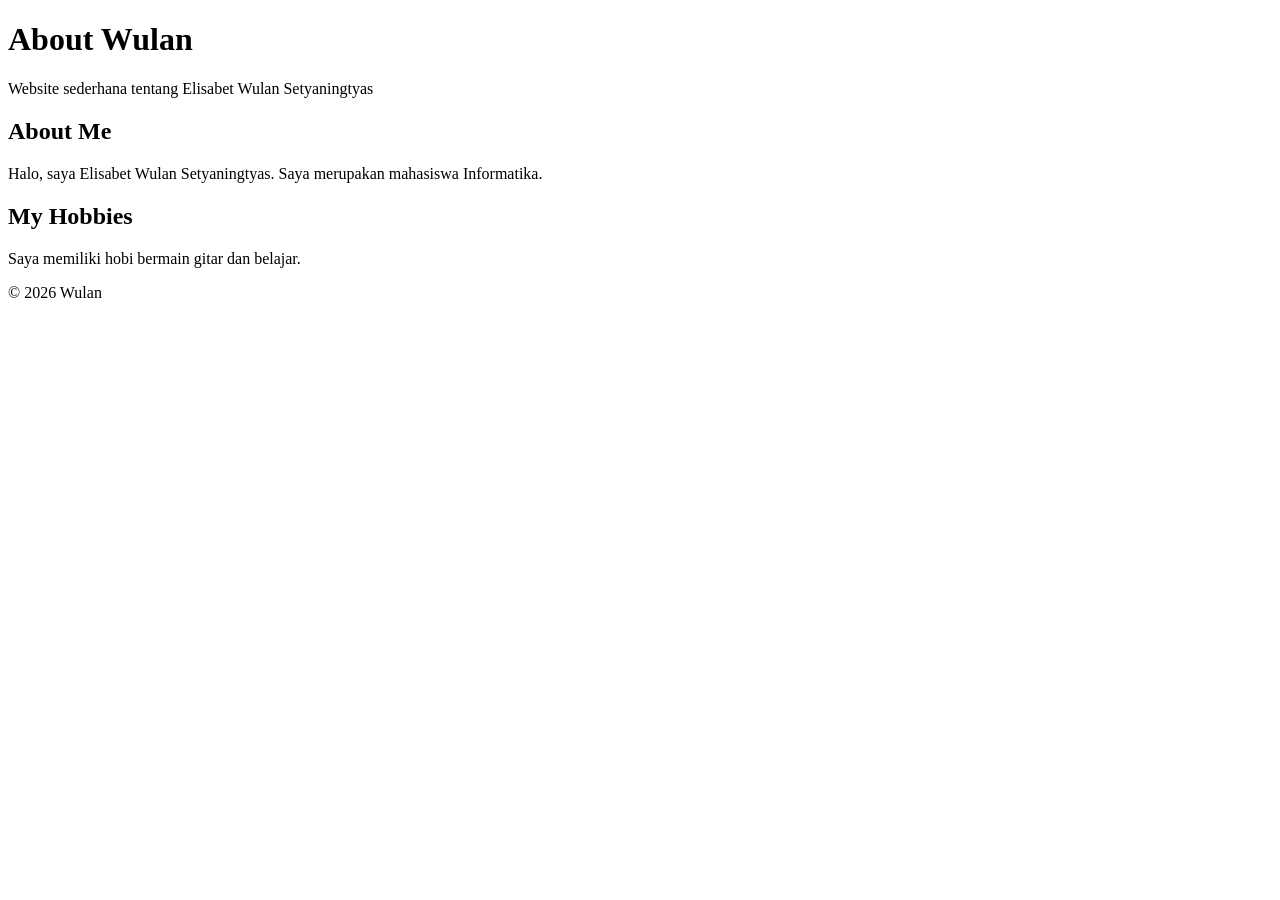
==== HTML-Git/ElisabetWulanSetyaningtyas.html @ ca0e1188 "Membuat HTML dasar website" ====
<!DOCTYPE html>
<html lang="en">
<head>
    <meta charset="UTF-8">
    <meta name="viewport" content="width=device-width, initial-scale=1.0">
    <title>About Wulan</title>
</head>

<body>

    <header>
        <h1>About Wulan</h1>
        <p>Website sederhana tentang Elisabet Wulan Setyaningtyas</p>
    </header>

    <main>

        <section>
            <h2>About Me</h2>
            <p>
                Halo, saya Elisabet Wulan Setyaningtyas.
                Saya merupakan mahasiswa Informatika.
            </p>
        </section>

        <section>
            <h2>My Hobbies</h2>
            <p>Saya memiliki hobi bermain gitar dan belajar.</p>
        </section>

    </main>

    <footer>
        <p>&copy; 2026 Wulan</p>
    </footer>

</body>
</html>
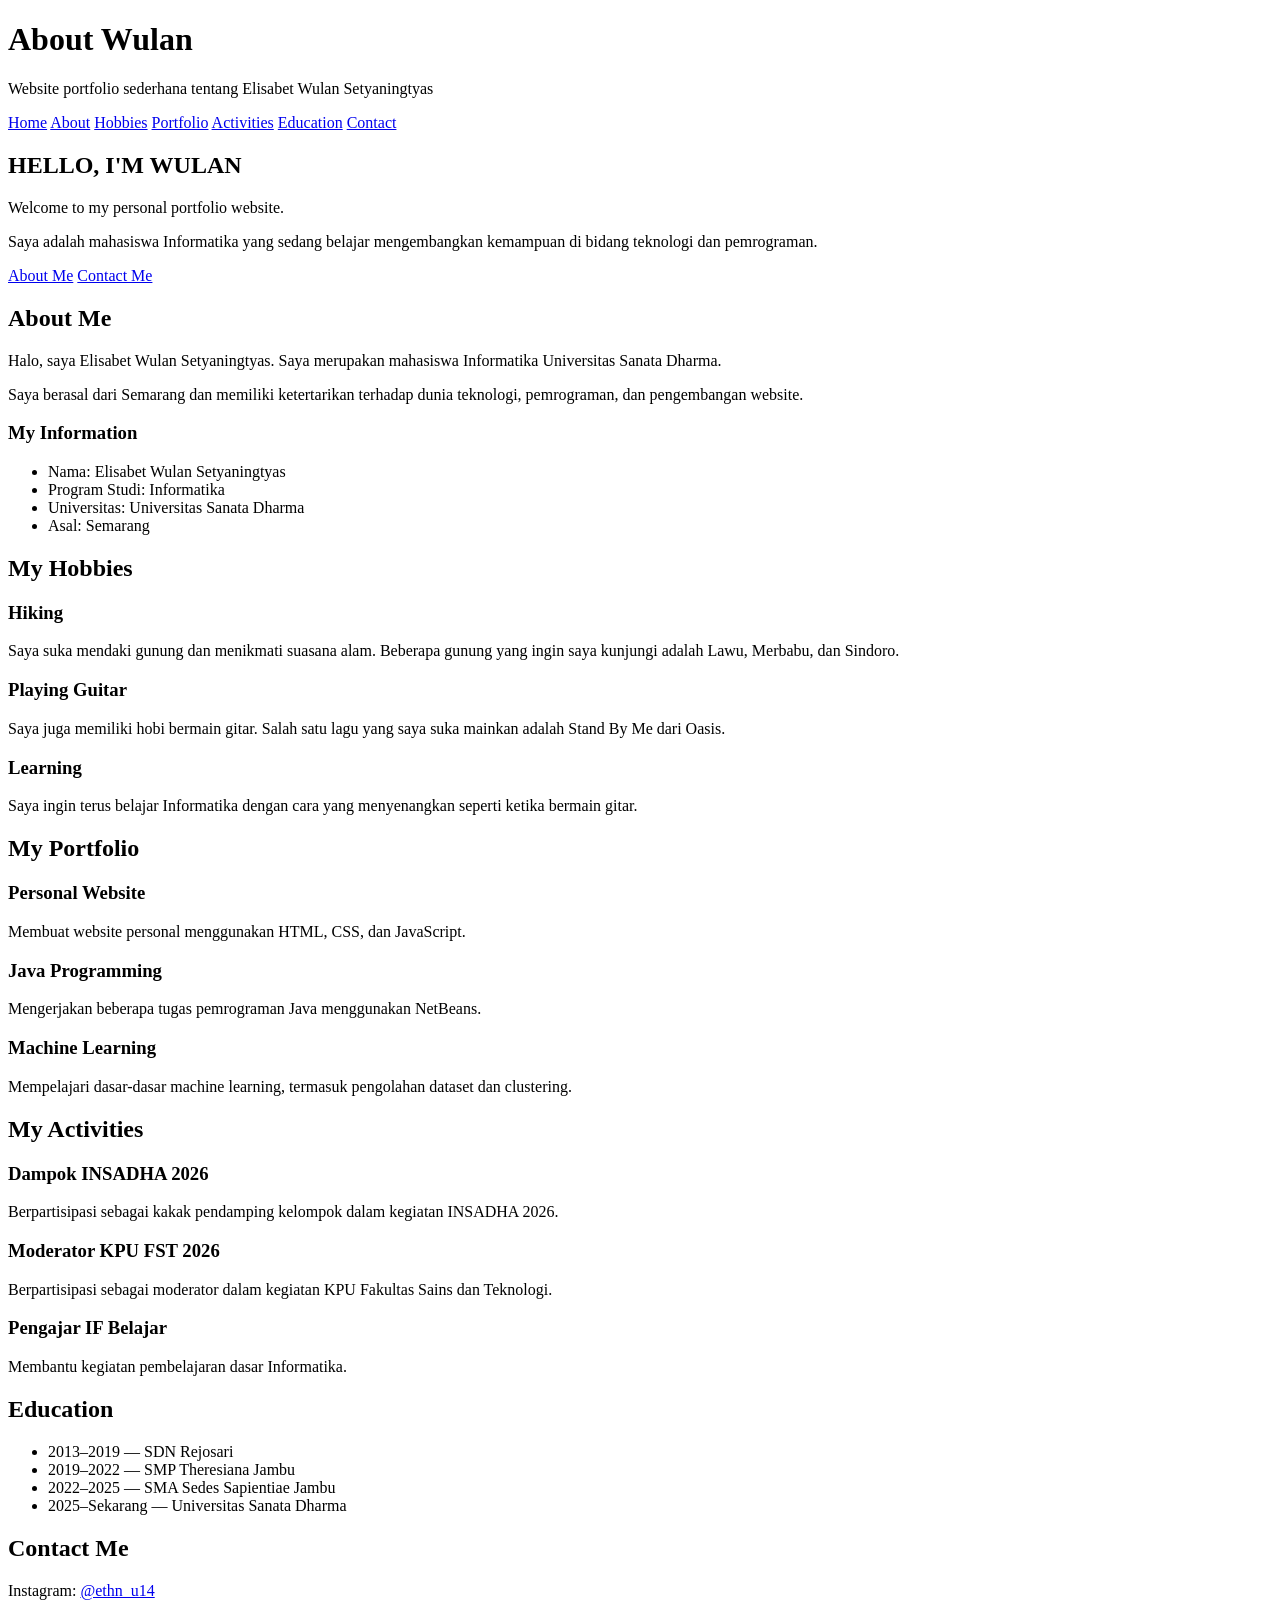
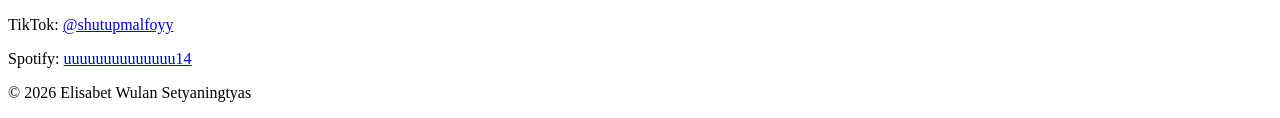
==== commit 88bf6010: "Menambahkan struktur dan konten website" ====
--- a/HTML-Git/ElisabetWulanSetyaningtyas.html
+++ b/HTML-Git/ElisabetWulanSetyaningtyas.html
@@ -1,5 +1,6 @@
 <!DOCTYPE html>
 <html lang="en">
+
 <head>
     <meta charset="UTF-8">
     <meta name="viewport" content="width=device-width, initial-scale=1.0">
@@ -10,29 +11,206 @@
 
     <header>
         <h1>About Wulan</h1>
-        <p>Website sederhana tentang Elisabet Wulan Setyaningtyas</p>
+        <p>Website portfolio sederhana tentang Elisabet Wulan Setyaningtyas</p>
+
+        <nav>
+            <a href="#home">Home</a>
+            <a href="#about">About</a>
+            <a href="#hobbies">Hobbies</a>
+            <a href="#portfolio">Portfolio</a>
+            <a href="#activities">Activities</a>
+            <a href="#education">Education</a>
+            <a href="#contact">Contact</a>
+        </nav>
     </header>
 
     <main>
 
-        <section>
+        <!-- HOME -->
+        <section id="home">
+            <h2>HELLO, I'M WULAN</h2>
+
+            <p>
+                Welcome to my personal portfolio website.
+            </p>
+
+            <p>
+                Saya adalah mahasiswa Informatika yang sedang belajar
+                mengembangkan kemampuan di bidang teknologi dan pemrograman.
+            </p>
+
+            <a href="#about">About Me</a>
+            <a href="#contact">Contact Me</a>
+        </section>
+
+
+        <!-- ABOUT -->
+        <section id="about">
             <h2>About Me</h2>
+
             <p>
                 Halo, saya Elisabet Wulan Setyaningtyas.
-                Saya merupakan mahasiswa Informatika.
-            </p>
-        </section>
-
-        <section>
+                Saya merupakan mahasiswa Informatika Universitas Sanata Dharma.
+            </p>
+
+            <p>
+                Saya berasal dari Semarang dan memiliki ketertarikan
+                terhadap dunia teknologi, pemrograman, dan pengembangan website.
+            </p>
+
+            <h3>My Information</h3>
+
+            <ul>
+                <li>Nama: Elisabet Wulan Setyaningtyas</li>
+                <li>Program Studi: Informatika</li>
+                <li>Universitas: Universitas Sanata Dharma</li>
+                <li>Asal: Semarang</li>
+            </ul>
+        </section>
+
+
+        <!-- HOBBIES -->
+        <section id="hobbies">
             <h2>My Hobbies</h2>
-            <p>Saya memiliki hobi bermain gitar dan belajar.</p>
+
+            <article>
+                <h3>Hiking</h3>
+                <p>
+                    Saya suka mendaki gunung dan menikmati suasana alam.
+                    Beberapa gunung yang ingin saya kunjungi adalah
+                    Lawu, Merbabu, dan Sindoro.
+                </p>
+            </article>
+
+            <article>
+                <h3>Playing Guitar</h3>
+                <p>
+                    Saya juga memiliki hobi bermain gitar.
+                    Salah satu lagu yang saya suka mainkan adalah
+                    Stand By Me dari Oasis.
+                </p>
+            </article>
+
+            <article>
+                <h3>Learning</h3>
+                <p>
+                    Saya ingin terus belajar Informatika dengan cara
+                    yang menyenangkan seperti ketika bermain gitar.
+                </p>
+            </article>
+        </section>
+
+
+        <!-- PORTFOLIO -->
+        <section id="portfolio">
+            <h2>My Portfolio</h2>
+
+            <article>
+                <h3>Personal Website</h3>
+                <p>
+                    Membuat website personal menggunakan HTML, CSS,
+                    dan JavaScript.
+                </p>
+            </article>
+
+            <article>
+                <h3>Java Programming</h3>
+                <p>
+                    Mengerjakan beberapa tugas pemrograman Java
+                    menggunakan NetBeans.
+                </p>
+            </article>
+
+            <article>
+                <h3>Machine Learning</h3>
+                <p>
+                    Mempelajari dasar-dasar machine learning,
+                    termasuk pengolahan dataset dan clustering.
+                </p>
+            </article>
+        </section>
+
+
+        <!-- ACTIVITIES -->
+        <section id="activities">
+            <h2>My Activities</h2>
+
+            <article>
+                <h3>Dampok INSADHA 2026</h3>
+                <p>
+                    Berpartisipasi sebagai kakak pendamping kelompok
+                    dalam kegiatan INSADHA 2026.
+                </p>
+            </article>
+
+            <article>
+                <h3>Moderator KPU FST 2026</h3>
+                <p>
+                    Berpartisipasi sebagai moderator dalam kegiatan
+                    KPU Fakultas Sains dan Teknologi.
+                </p>
+            </article>
+
+            <article>
+                <h3>Pengajar IF Belajar</h3>
+                <p>
+                    Membantu kegiatan pembelajaran dasar Informatika.
+                </p>
+            </article>
+        </section>
+
+
+        <!-- EDUCATION -->
+        <section id="education">
+            <h2>Education</h2>
+
+            <ul>
+                <li>
+                    2013–2019 — SDN Rejosari
+                </li>
+
+                <li>
+                    2019–2022 — SMP Theresiana Jambu
+                </li>
+
+                <li>
+                    2022–2025 — SMA Sedes Sapientiae Jambu
+                </li>
+
+                <li>
+                    2025–Sekarang — Universitas Sanata Dharma
+                </li>
+            </ul>
+        </section>
+
+
+        <!-- CONTACT -->
+        <section id="contact">
+            <h2>Contact Me</h2>
+
+            <p>
+                Instagram:
+                <a href="#">@ethn_u14</a>
+            </p>
+
+            <p>
+                TikTok:
+                <a href="#">@shutupmalfoyy</a>
+            </p>
+
+            <p>
+                Spotify:
+                <a href="#">uuuuuuuuuuuuuu14</a>
+            </p>
         </section>
 
     </main>
 
+
     <footer>
-        <p>&copy; 2026 Wulan</p>
+        <p>&copy; 2026 Elisabet Wulan Setyaningtyas</p>
     </footer>
 
 </body>
+
 </html>
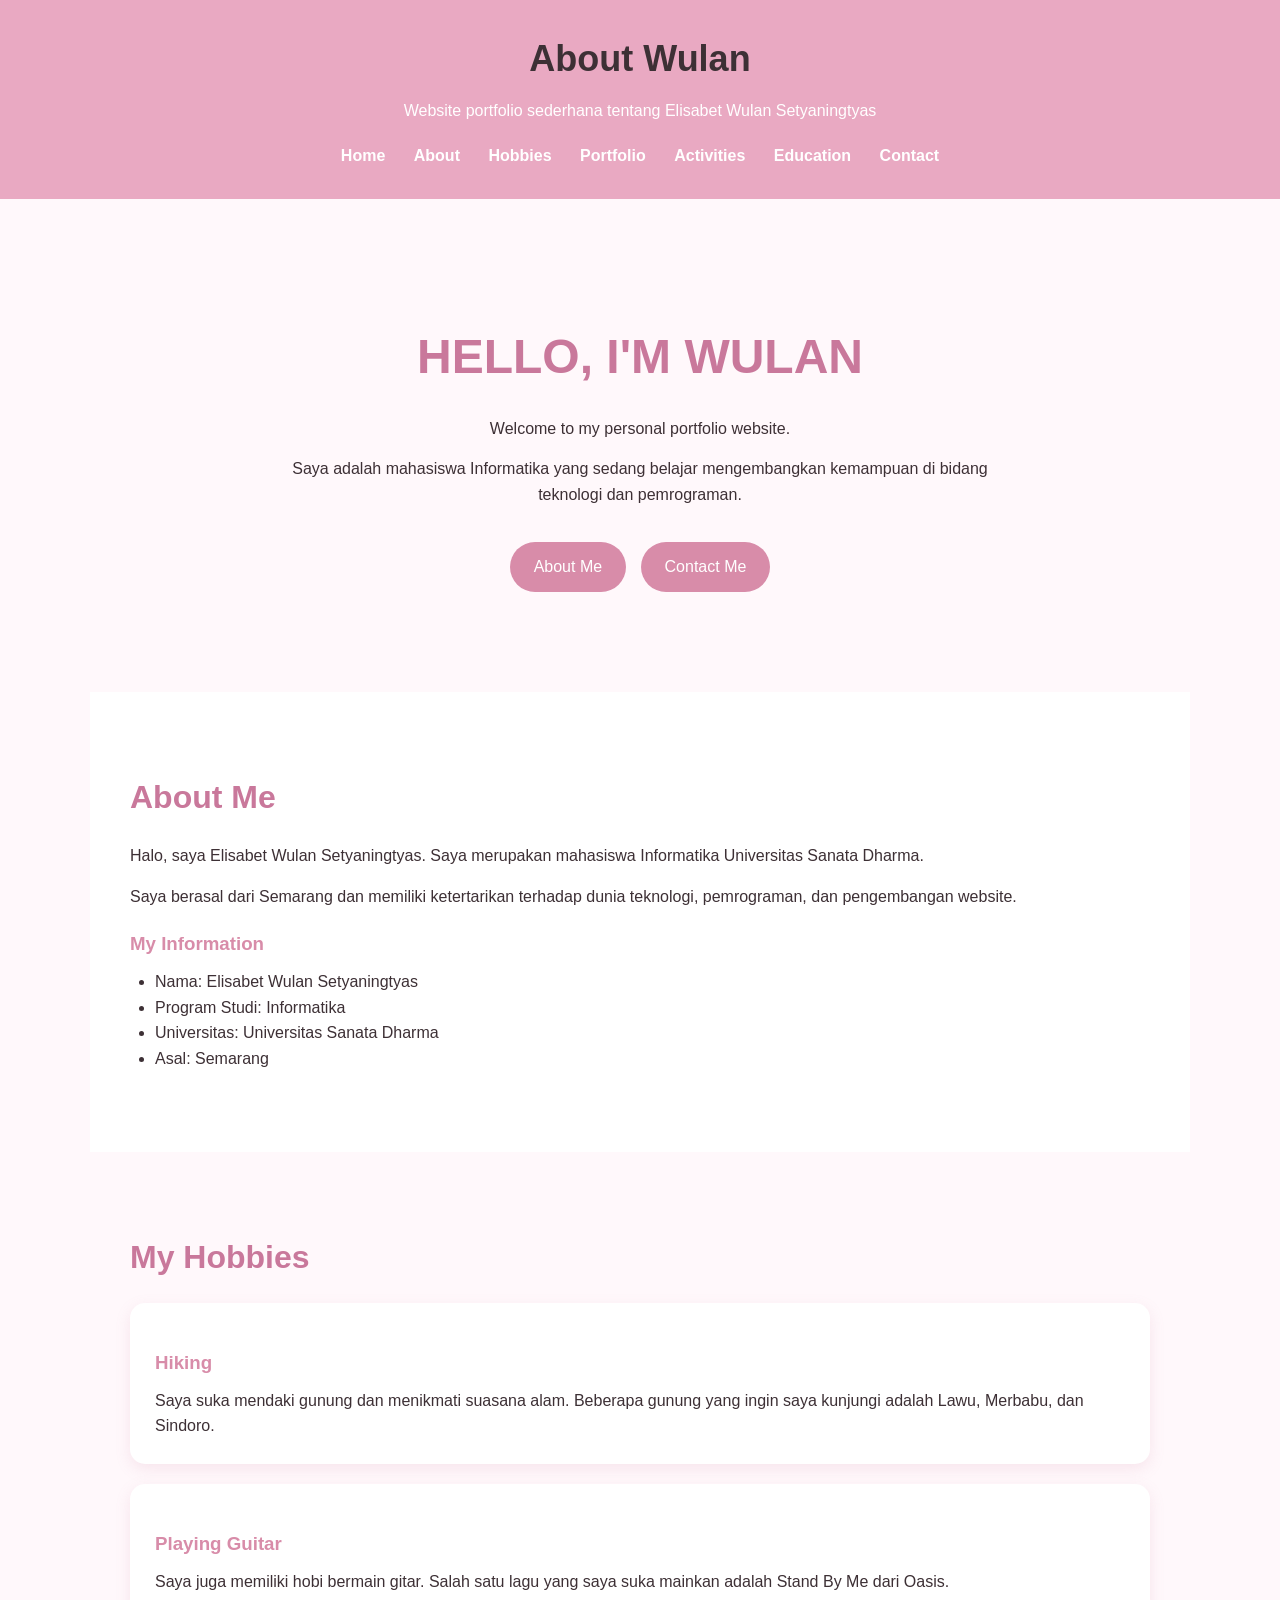
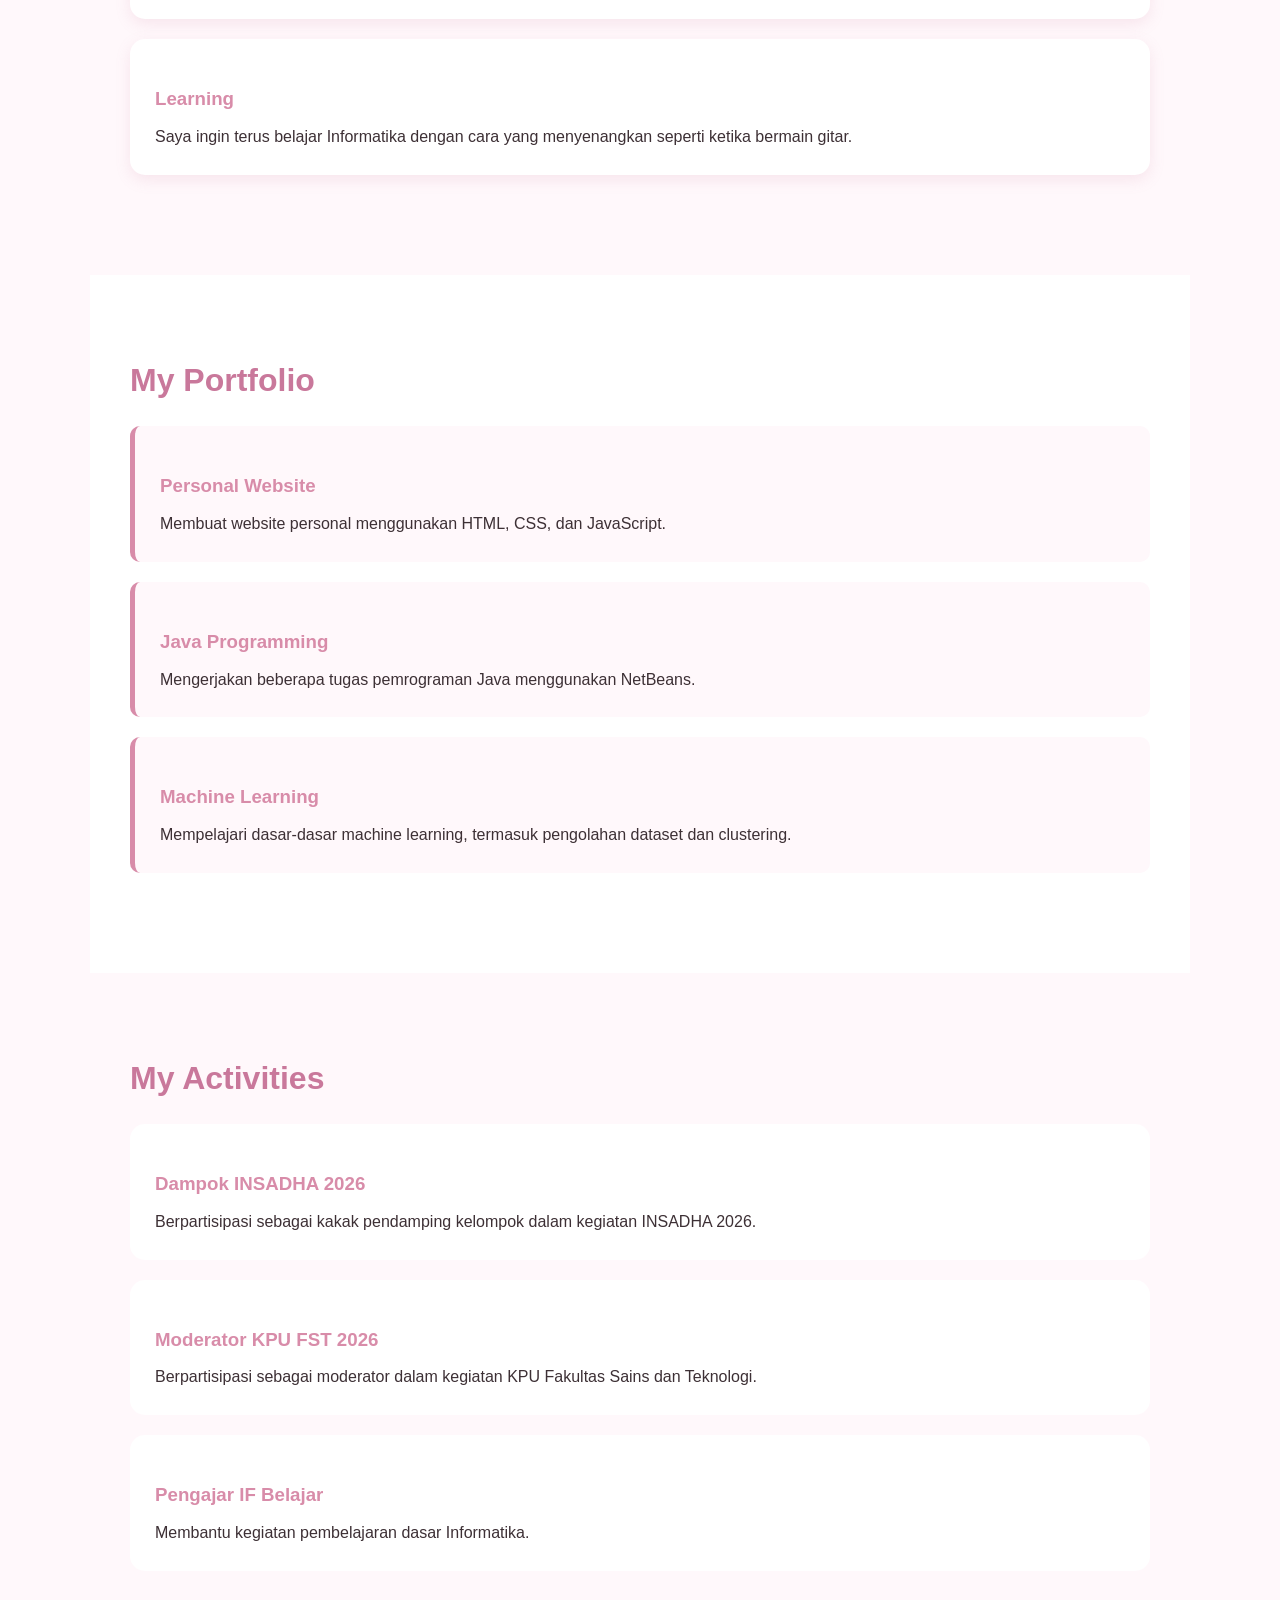
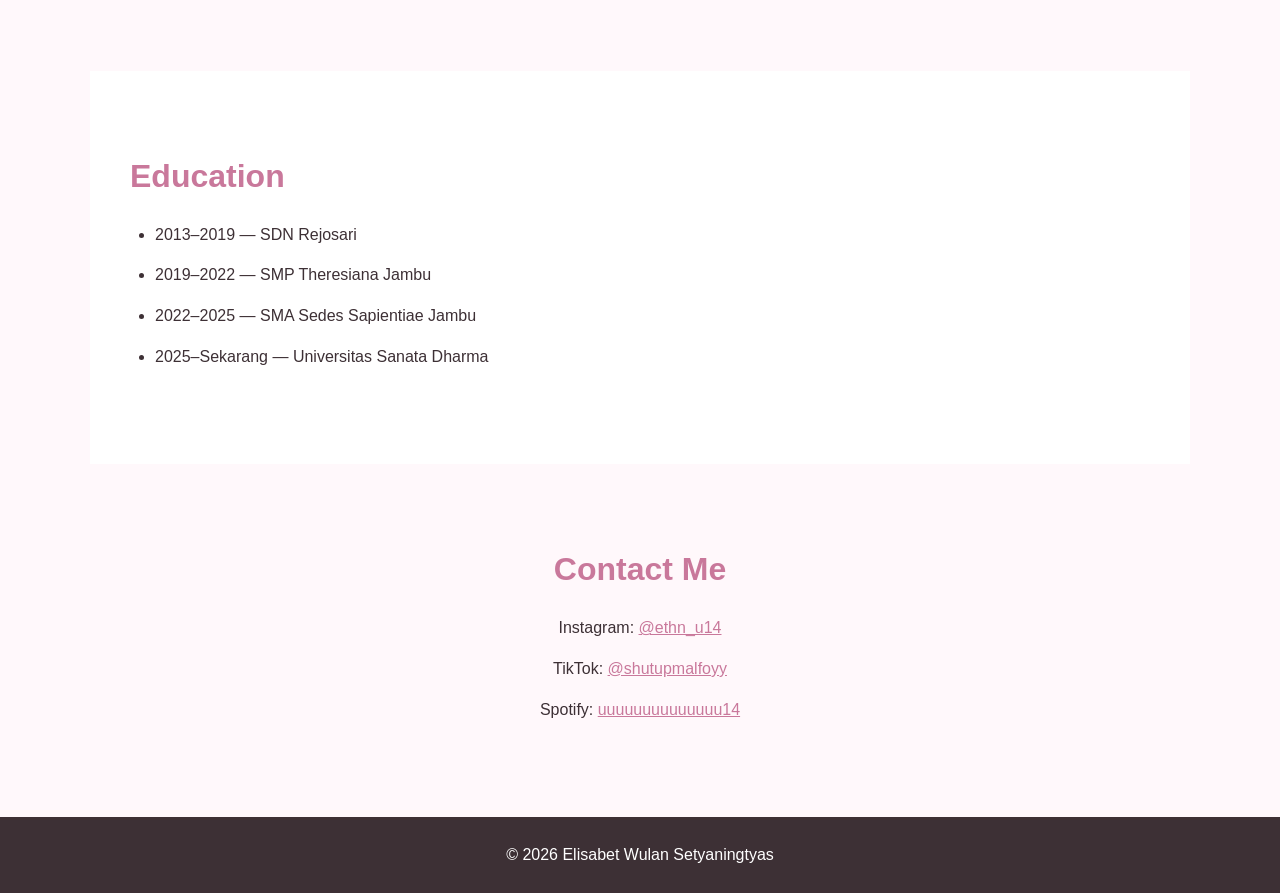
==== commit 86bf7333: "Menambahkan CSS dasar website" ====
--- a/HTML-Git/ElisabetWulanSetyaningtyas.html
+++ b/HTML-Git/ElisabetWulanSetyaningtyas.html
@@ -5,6 +5,8 @@
     <meta charset="UTF-8">
     <meta name="viewport" content="width=device-width, initial-scale=1.0">
     <title>About Wulan</title>
+
+    <link rel="stylesheet" href="style.css"
 </head>
 
 <body>
--- a/HTML-Git/style.css
+++ b/HTML-Git/style.css
@@ -0,0 +1,240 @@
+/* =========================
+   DASAR WEBSITE
+========================= */
+
+* {
+    margin: 0;
+    padding: 0;
+    box-sizing: border-box;
+}
+
+html {
+    scroll-behavior: smooth;
+}
+
+body {
+    font-family: Arial, sans-serif;
+    background: #fff8fb;
+    color: #3d3035;
+    line-height: 1.6;
+}
+
+
+/* =========================
+   HEADER
+========================= */
+
+header {
+    background: #e9a9c2;
+    padding: 30px;
+    text-align: center;
+}
+
+header h1 {
+    font-size: 36px;
+    margin-bottom: 10px;
+}
+
+header p {
+    color: #ffffff;
+}
+
+
+/* =========================
+   NAVIGATION
+========================= */
+
+nav {
+    margin-top: 20px;
+}
+
+nav a {
+    color: #ffffff;
+    text-decoration: none;
+    margin: 0 12px;
+    font-weight: bold;
+}
+
+nav a:hover {
+    color: #3d3035;
+}
+
+
+/* =========================
+   MAIN
+========================= */
+
+main {
+    max-width: 1100px;
+    margin: auto;
+}
+
+section {
+    padding: 80px 40px;
+    min-height: 300px;
+}
+
+section h2 {
+    color: #c9789b;
+    font-size: 32px;
+    margin-bottom: 20px;
+}
+
+section h3 {
+    color: #d88ca9;
+    margin-top: 20px;
+    margin-bottom: 10px;
+}
+
+
+/* =========================
+   HOME
+========================= */
+
+#home {
+    text-align: center;
+    background: #fff8fb;
+}
+
+#home h2 {
+    font-size: 48px;
+    margin-top: 40px;
+}
+
+#home p {
+    max-width: 700px;
+    margin: 15px auto;
+}
+
+
+/* =========================
+   LINK
+========================= */
+
+a {
+    color: #c9789b;
+}
+
+#home a {
+    display: inline-block;
+    margin: 20px 5px;
+    padding: 12px 24px;
+    background: #d88ca9;
+    color: white;
+    text-decoration: none;
+    border-radius: 25px;
+}
+
+#home a:hover {
+    background: #c9789b;
+}
+
+
+/* =========================
+   ABOUT
+========================= */
+
+#about {
+    background: #ffffff;
+}
+
+#about p {
+    margin-bottom: 15px;
+}
+
+#about ul {
+    margin-left: 25px;
+}
+
+
+/* =========================
+   HOBBIES
+========================= */
+
+#hobbies {
+    background: #fff8fb;
+}
+
+#hobbies article {
+    background: white;
+    padding: 25px;
+    margin: 20px 0;
+    border-radius: 15px;
+    box-shadow: 0 5px 15px rgba(201, 120, 155, 0.15);
+}
+
+
+/* =========================
+   PORTFOLIO
+========================= */
+
+#portfolio {
+    background: #ffffff;
+}
+
+#portfolio article {
+    background: #fff8fb;
+    padding: 25px;
+    margin: 20px 0;
+    border-left: 5px solid #d88ca9;
+    border-radius: 10px;
+}
+
+
+/* =========================
+   ACTIVITIES
+========================= */
+
+#activities {
+    background: #fff8fb;
+}
+
+#activities article {
+    background: white;
+    padding: 25px;
+    margin: 20px 0;
+    border-radius: 15px;
+}
+
+
+/* =========================
+   EDUCATION
+========================= */
+
+#education {
+    background: #ffffff;
+}
+
+#education ul {
+    margin-left: 25px;
+}
+
+#education li {
+    margin: 15px 0;
+}
+
+
+/* =========================
+   CONTACT
+========================= */
+
+#contact {
+    background: #fff8fb;
+    text-align: center;
+}
+
+#contact p {
+    margin: 15px 0;
+}
+
+
+/* =========================
+   FOOTER
+========================= */
+
+footer {
+    background: #3d3035;
+    color: white;
+    text-align: center;
+    padding: 25px;
+}
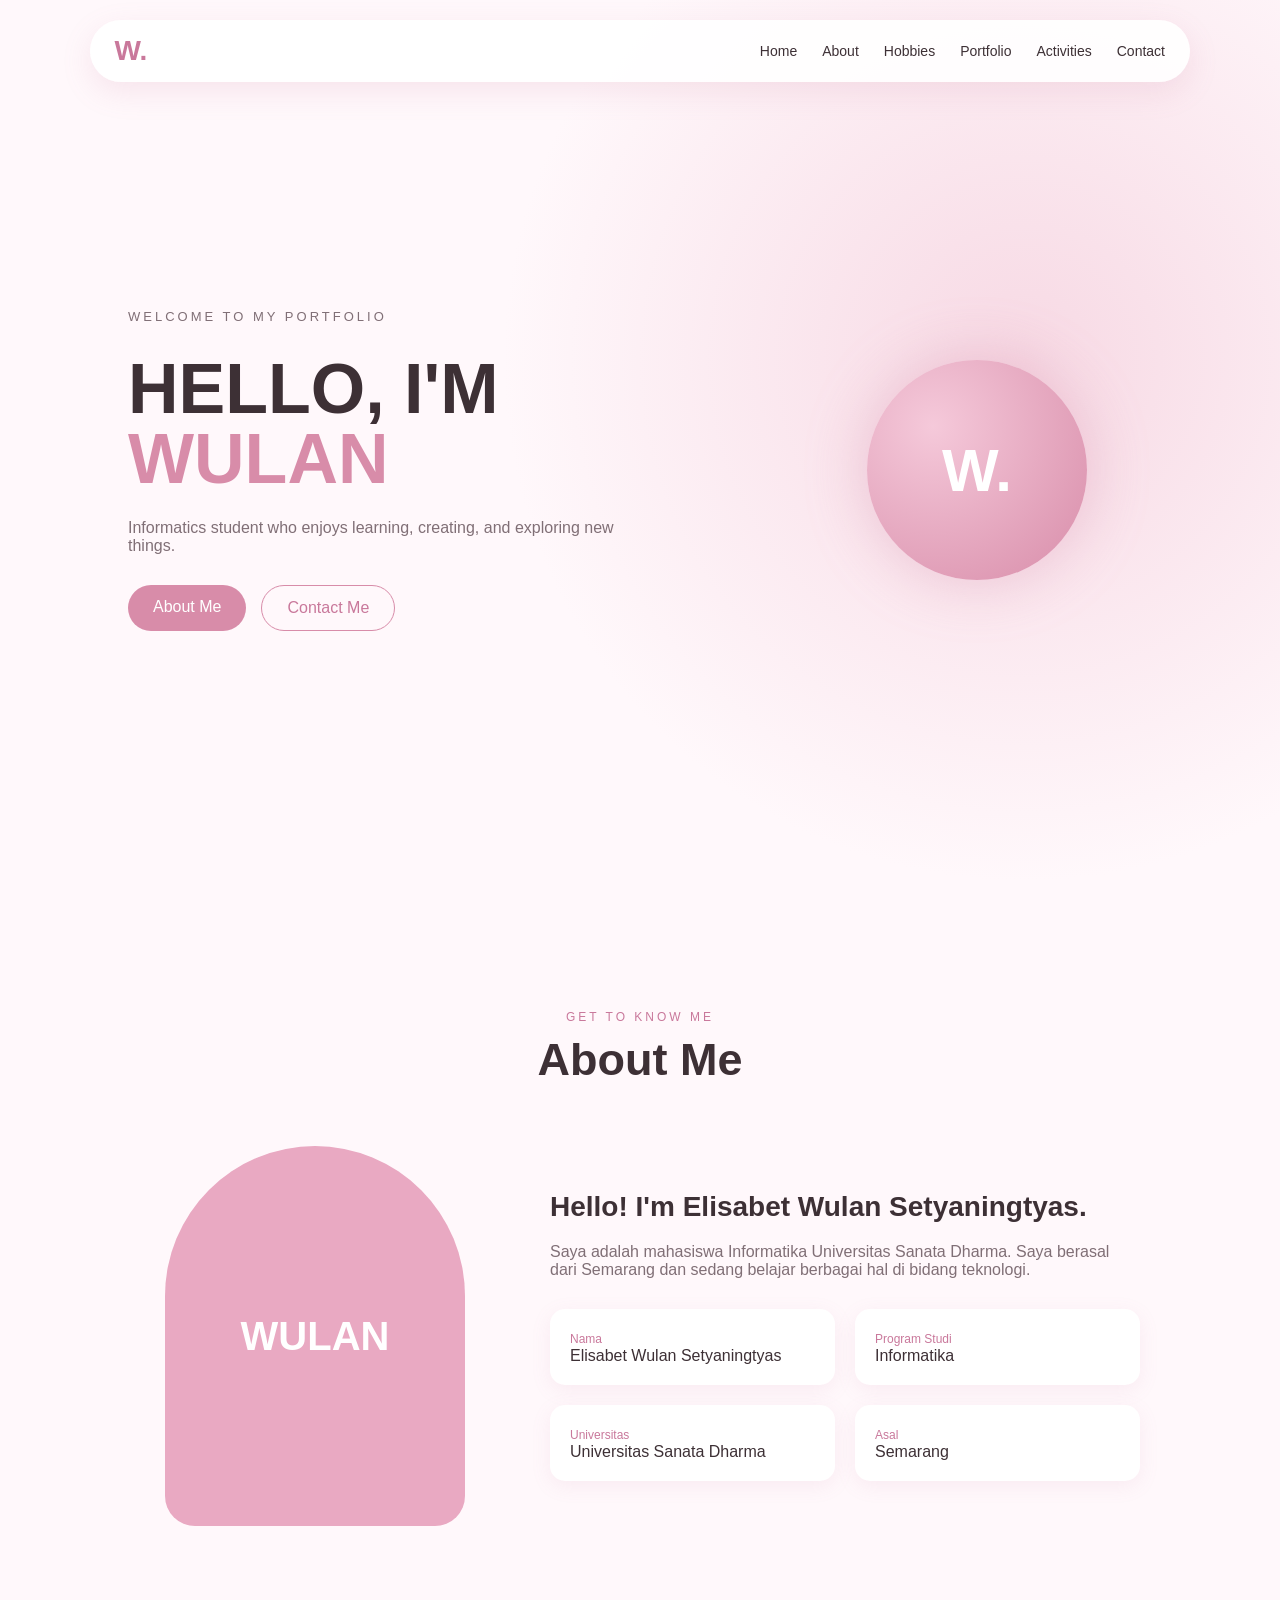
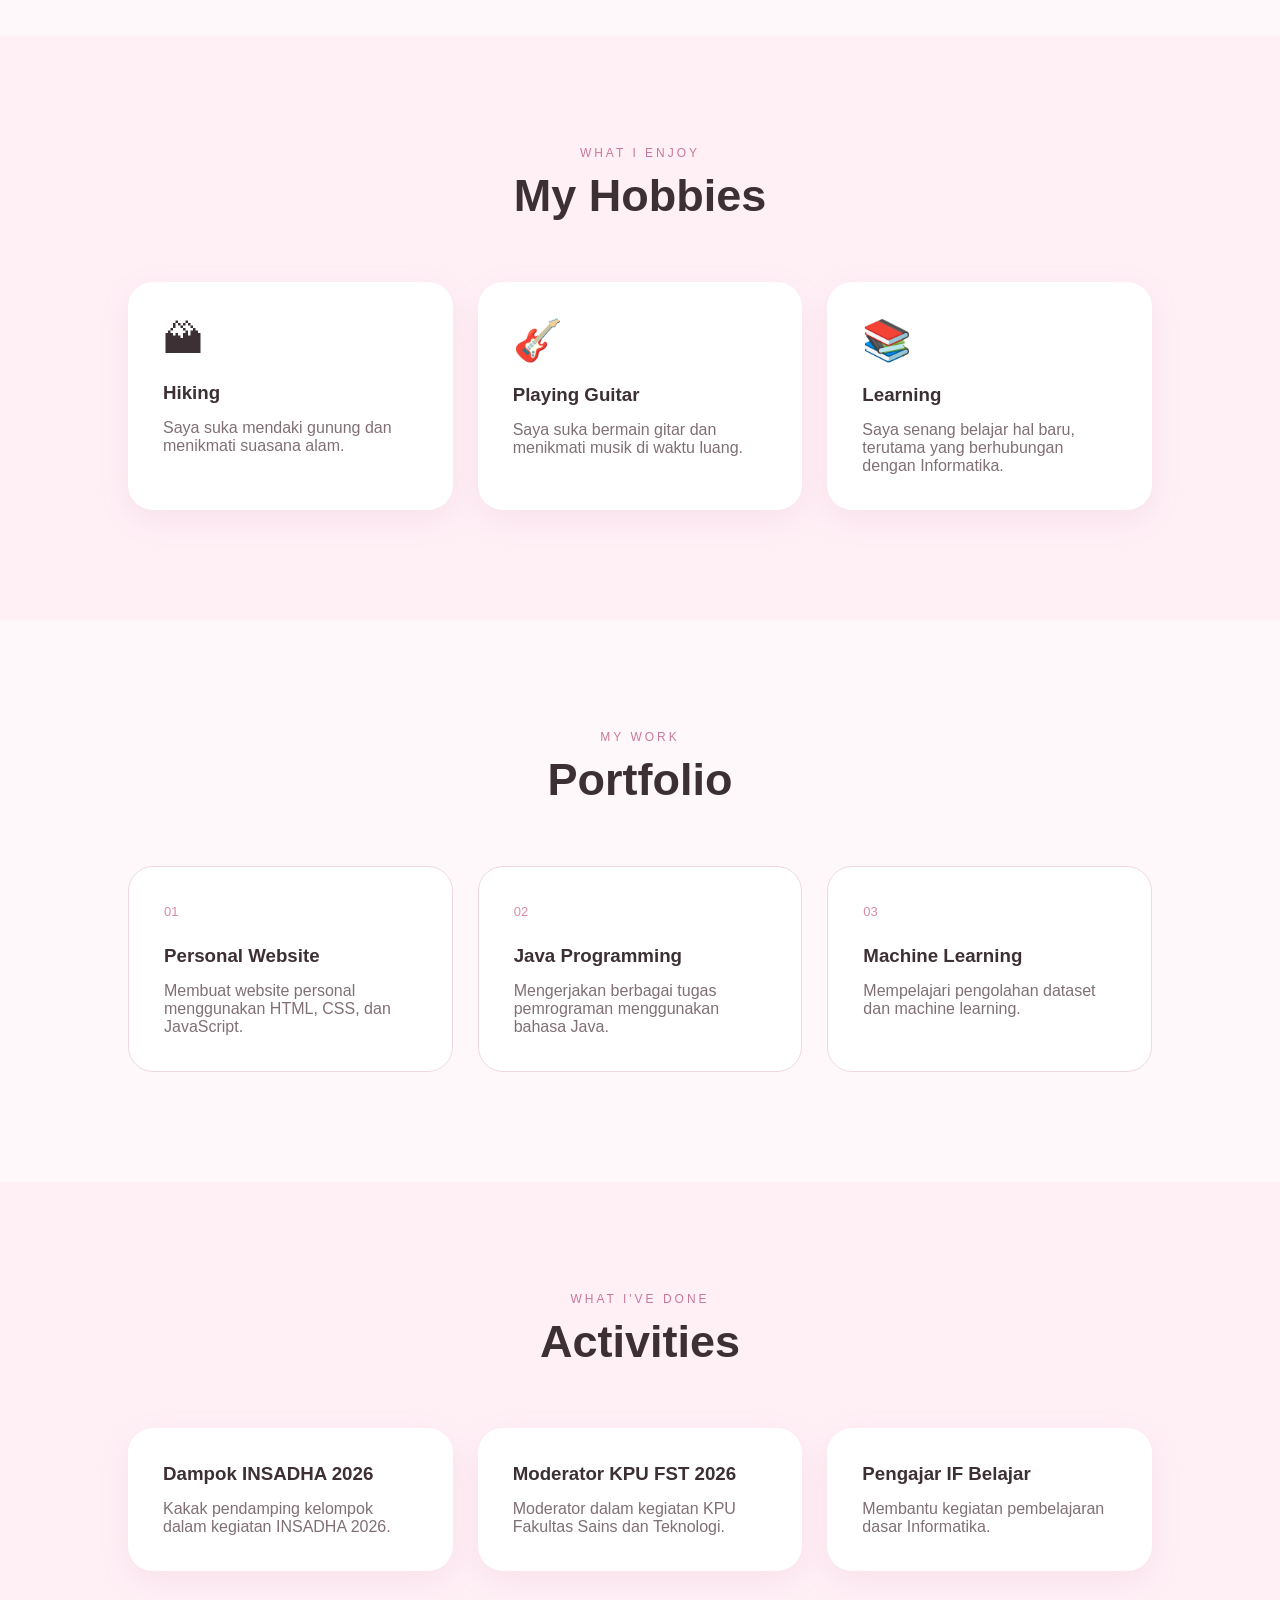
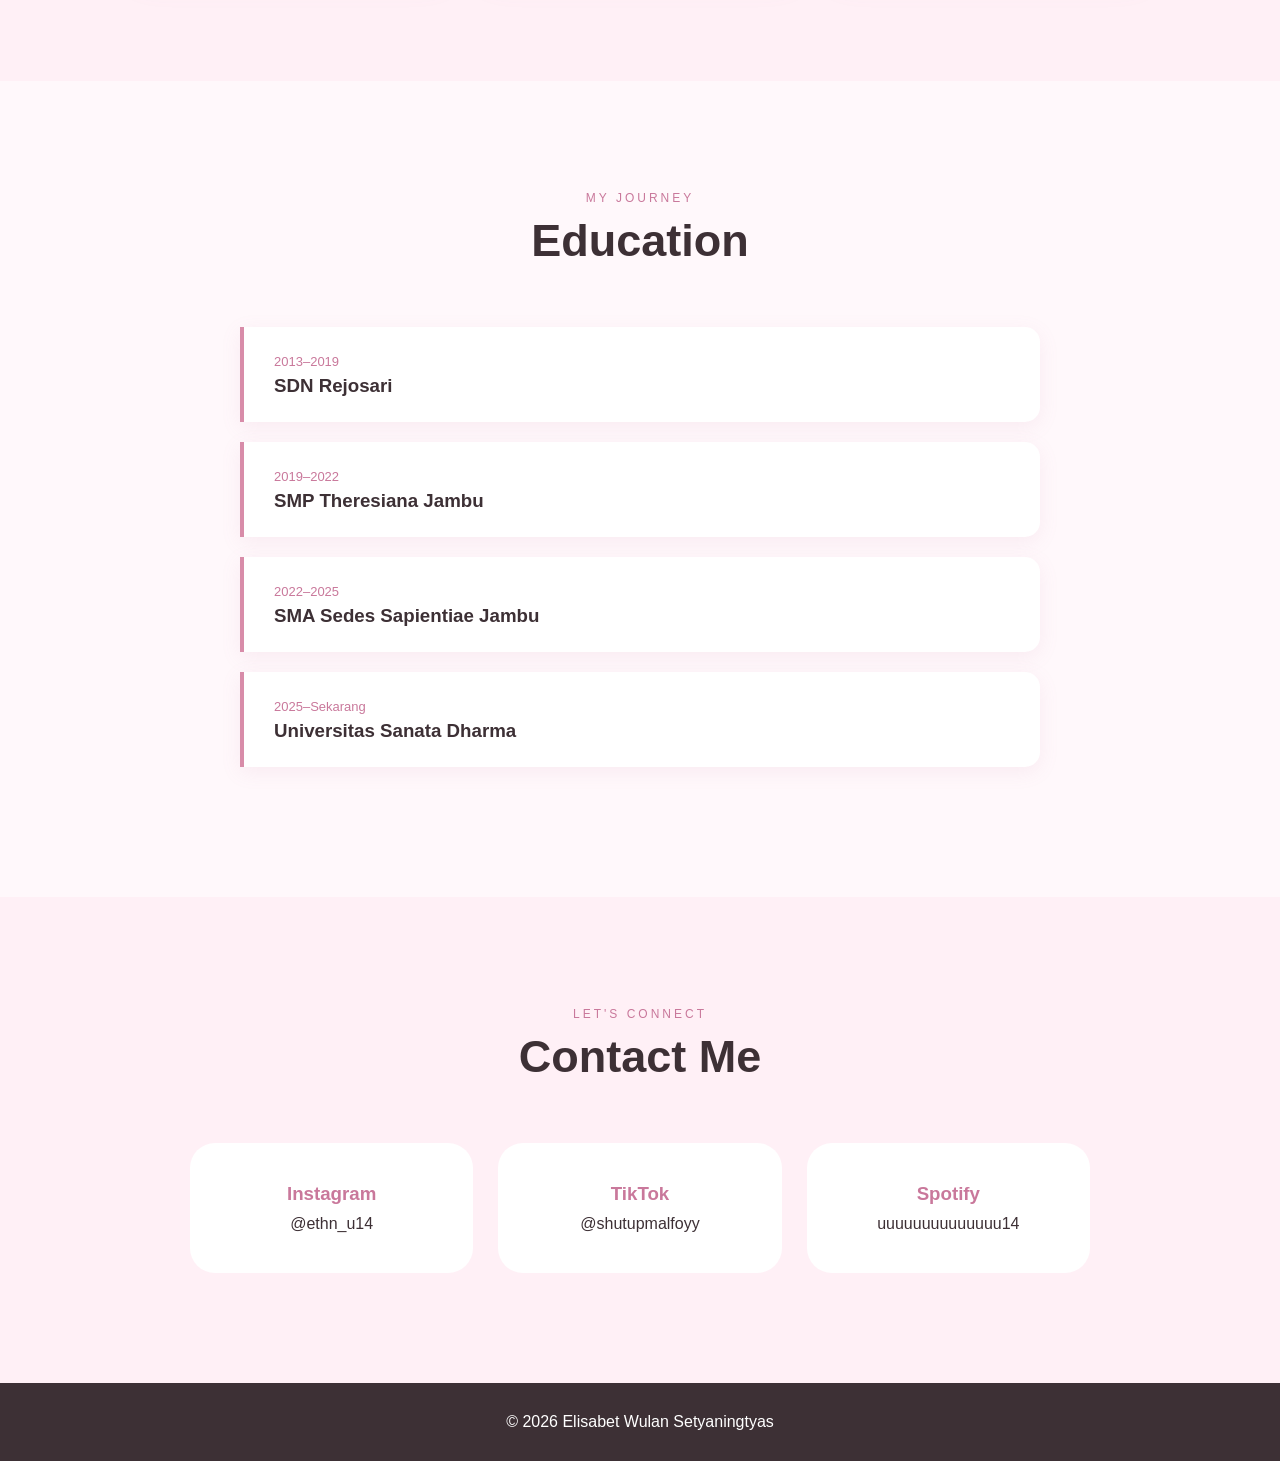
==== commit 0375dcfd: "Membuat desain portfolio utama" ====
--- a/HTML-Git/ElisabetWulanSetyaningtyas.html
+++ b/HTML-Git/ElisabetWulanSetyaningtyas.html
@@ -4,213 +4,372 @@
 <head>
     <meta charset="UTF-8">
     <meta name="viewport" content="width=device-width, initial-scale=1.0">
-    <title>About Wulan</title>
-
-    <link rel="stylesheet" href="style.css"
+
+    <title>Wulan | Personal Portfolio</title>
+
+    <link rel="stylesheet" href="style.css">
 </head>
 
 <body>
 
-    <header>
-        <h1>About Wulan</h1>
-        <p>Website portfolio sederhana tentang Elisabet Wulan Setyaningtyas</p>
-
-        <nav>
+    <!-- NAVBAR -->
+    <nav class="navbar">
+
+        <div class="logo">
+            W.
+        </div>
+
+        <div class="nav-menu">
             <a href="#home">Home</a>
             <a href="#about">About</a>
             <a href="#hobbies">Hobbies</a>
             <a href="#portfolio">Portfolio</a>
             <a href="#activities">Activities</a>
-            <a href="#education">Education</a>
             <a href="#contact">Contact</a>
-        </nav>
-    </header>
-
-    <main>
-
-        <!-- HOME -->
-        <section id="home">
-            <h2>HELLO, I'M WULAN</h2>
+        </div>
+
+    </nav>
+
+
+    <!-- HOME -->
+    <section id="home" class="hero">
+
+        <div class="hero-content">
+
+            <p class="small-text">
+                WELCOME TO MY PORTFOLIO
+            </p>
+
+            <h1>
+                HELLO, I'M
+                <span>WULAN</span>
+            </h1>
 
             <p>
-                Welcome to my personal portfolio website.
+                Informatics student who enjoys learning,
+                creating, and exploring new things.
             </p>
 
-            <p>
-                Saya adalah mahasiswa Informatika yang sedang belajar
-                mengembangkan kemampuan di bidang teknologi dan pemrograman.
-            </p>
-
-            <a href="#about">About Me</a>
-            <a href="#contact">Contact Me</a>
-        </section>
-
-
-        <!-- ABOUT -->
-        <section id="about">
+            <div class="hero-buttons">
+
+                <a href="#about" class="button">
+                    About Me
+                </a>
+
+                <a href="#contact" class="button outline">
+                    Contact Me
+                </a>
+
+            </div>
+
+        </div>
+
+        <div class="hero-decoration">
+            <div class="planet">
+                W.
+            </div>
+        </div>
+
+    </section>
+
+
+    <!-- ABOUT -->
+    <section id="about" class="section">
+
+        <div class="section-title">
+            <p>GET TO KNOW ME</p>
             <h2>About Me</h2>
-
-            <p>
-                Halo, saya Elisabet Wulan Setyaningtyas.
-                Saya merupakan mahasiswa Informatika Universitas Sanata Dharma.
-            </p>
-
-            <p>
-                Saya berasal dari Semarang dan memiliki ketertarikan
-                terhadap dunia teknologi, pemrograman, dan pengembangan website.
-            </p>
-
-            <h3>My Information</h3>
-
-            <ul>
-                <li>Nama: Elisabet Wulan Setyaningtyas</li>
-                <li>Program Studi: Informatika</li>
-                <li>Universitas: Universitas Sanata Dharma</li>
-                <li>Asal: Semarang</li>
-            </ul>
-        </section>
-
-
-        <!-- HOBBIES -->
-        <section id="hobbies">
+        </div>
+
+        <div class="about-content">
+
+            <div class="about-photo">
+                <div class="photo-placeholder">
+                    WULAN
+                </div>
+            </div>
+
+            <div class="about-text">
+
+                <h3>
+                    Hello! I'm Elisabet Wulan Setyaningtyas.
+                </h3>
+
+                <p>
+                    Saya adalah mahasiswa Informatika
+                    Universitas Sanata Dharma.
+                    Saya berasal dari Semarang dan sedang
+                    belajar berbagai hal di bidang teknologi.
+                </p>
+
+                <div class="info-grid">
+
+                    <div>
+                        <span>Nama</span>
+                        <p>Elisabet Wulan Setyaningtyas</p>
+                    </div>
+
+                    <div>
+                        <span>Program Studi</span>
+                        <p>Informatika</p>
+                    </div>
+
+                    <div>
+                        <span>Universitas</span>
+                        <p>Universitas Sanata Dharma</p>
+                    </div>
+
+                    <div>
+                        <span>Asal</span>
+                        <p>Semarang</p>
+                    </div>
+
+                </div>
+
+            </div>
+
+        </div>
+
+    </section>
+
+
+    <!-- HOBBIES -->
+    <section id="hobbies" class="section pink-section">
+
+        <div class="section-title">
+            <p>WHAT I ENJOY</p>
             <h2>My Hobbies</h2>
-
-            <article>
+        </div>
+
+        <div class="card-grid">
+
+            <article class="card">
+
+                <div class="card-icon">
+                    🏔
+                </div>
+
                 <h3>Hiking</h3>
-                <p>
-                    Saya suka mendaki gunung dan menikmati suasana alam.
-                    Beberapa gunung yang ingin saya kunjungi adalah
-                    Lawu, Merbabu, dan Sindoro.
-                </p>
-            </article>
-
-            <article>
+
+                <p>
+                    Saya suka mendaki gunung dan menikmati
+                    suasana alam.
+                </p>
+
+            </article>
+
+
+            <article class="card">
+
+                <div class="card-icon">
+                    🎸
+                </div>
+
                 <h3>Playing Guitar</h3>
-                <p>
-                    Saya juga memiliki hobi bermain gitar.
-                    Salah satu lagu yang saya suka mainkan adalah
-                    Stand By Me dari Oasis.
-                </p>
-            </article>
-
-            <article>
+
+                <p>
+                    Saya suka bermain gitar dan menikmati
+                    musik di waktu luang.
+                </p>
+
+            </article>
+
+
+            <article class="card">
+
+                <div class="card-icon">
+                    📚
+                </div>
+
                 <h3>Learning</h3>
-                <p>
-                    Saya ingin terus belajar Informatika dengan cara
-                    yang menyenangkan seperti ketika bermain gitar.
-                </p>
-            </article>
-        </section>
-
-
-        <!-- PORTFOLIO -->
-        <section id="portfolio">
-            <h2>My Portfolio</h2>
-
-            <article>
+
+                <p>
+                    Saya senang belajar hal baru,
+                    terutama yang berhubungan dengan Informatika.
+                </p>
+
+            </article>
+
+        </div>
+
+    </section>
+
+
+    <!-- PORTFOLIO -->
+    <section id="portfolio" class="section">
+
+        <div class="section-title">
+            <p>MY WORK</p>
+            <h2>Portfolio</h2>
+        </div>
+
+        <div class="card-grid">
+
+            <article class="portfolio-card">
+
+                <span>01</span>
+
                 <h3>Personal Website</h3>
-                <p>
-                    Membuat website personal menggunakan HTML, CSS,
-                    dan JavaScript.
-                </p>
-            </article>
-
-            <article>
+
+                <p>
+                    Membuat website personal menggunakan
+                    HTML, CSS, dan JavaScript.
+                </p>
+
+            </article>
+
+
+            <article class="portfolio-card">
+
+                <span>02</span>
+
                 <h3>Java Programming</h3>
-                <p>
-                    Mengerjakan beberapa tugas pemrograman Java
-                    menggunakan NetBeans.
-                </p>
-            </article>
-
-            <article>
+
+                <p>
+                    Mengerjakan berbagai tugas pemrograman
+                    menggunakan bahasa Java.
+                </p>
+
+            </article>
+
+
+            <article class="portfolio-card">
+
+                <span>03</span>
+
                 <h3>Machine Learning</h3>
-                <p>
-                    Mempelajari dasar-dasar machine learning,
-                    termasuk pengolahan dataset dan clustering.
-                </p>
-            </article>
-        </section>
-
-
-        <!-- ACTIVITIES -->
-        <section id="activities">
-            <h2>My Activities</h2>
-
-            <article>
+
+                <p>
+                    Mempelajari pengolahan dataset dan
+                    machine learning.
+                </p>
+
+            </article>
+
+        </div>
+
+    </section>
+
+
+    <!-- ACTIVITIES -->
+    <section id="activities" class="section pink-section">
+
+        <div class="section-title">
+            <p>WHAT I'VE DONE</p>
+            <h2>Activities</h2>
+        </div>
+
+        <div class="card-grid">
+
+            <article class="card">
+
                 <h3>Dampok INSADHA 2026</h3>
-                <p>
-                    Berpartisipasi sebagai kakak pendamping kelompok
-                    dalam kegiatan INSADHA 2026.
-                </p>
-            </article>
-
-            <article>
+
+                <p>
+                    Kakak pendamping kelompok dalam
+                    kegiatan INSADHA 2026.
+                </p>
+
+            </article>
+
+
+            <article class="card">
+
                 <h3>Moderator KPU FST 2026</h3>
-                <p>
-                    Berpartisipasi sebagai moderator dalam kegiatan
-                    KPU Fakultas Sains dan Teknologi.
-                </p>
-            </article>
-
-            <article>
+
+                <p>
+                    Moderator dalam kegiatan KPU
+                    Fakultas Sains dan Teknologi.
+                </p>
+
+            </article>
+
+
+            <article class="card">
+
                 <h3>Pengajar IF Belajar</h3>
-                <p>
-                    Membantu kegiatan pembelajaran dasar Informatika.
-                </p>
-            </article>
-        </section>
-
-
-        <!-- EDUCATION -->
-        <section id="education">
+
+                <p>
+                    Membantu kegiatan pembelajaran
+                    dasar Informatika.
+                </p>
+
+            </article>
+
+        </div>
+
+    </section>
+
+
+    <!-- EDUCATION -->
+    <section id="education" class="section">
+
+        <div class="section-title">
+            <p>MY JOURNEY</p>
             <h2>Education</h2>
-
-            <ul>
-                <li>
-                    2013–2019 — SDN Rejosari
-                </li>
-
-                <li>
-                    2019–2022 — SMP Theresiana Jambu
-                </li>
-
-                <li>
-                    2022–2025 — SMA Sedes Sapientiae Jambu
-                </li>
-
-                <li>
-                    2025–Sekarang — Universitas Sanata Dharma
-                </li>
-            </ul>
-        </section>
-
-
-        <!-- CONTACT -->
-        <section id="contact">
+        </div>
+
+        <div class="timeline">
+
+            <div class="timeline-item">
+                <span>2013–2019</span>
+                <h3>SDN Rejosari</h3>
+            </div>
+
+            <div class="timeline-item">
+                <span>2019–2022</span>
+                <h3>SMP Theresiana Jambu</h3>
+            </div>
+
+            <div class="timeline-item">
+                <span>2022–2025</span>
+                <h3>SMA Sedes Sapientiae Jambu</h3>
+            </div>
+
+            <div class="timeline-item">
+                <span>2025–Sekarang</span>
+                <h3>Universitas Sanata Dharma</h3>
+            </div>
+
+        </div>
+
+    </section>
+
+
+    <!-- CONTACT -->
+    <section id="contact" class="section contact-section">
+
+        <div class="section-title">
+            <p>LET'S CONNECT</p>
             <h2>Contact Me</h2>
-
-            <p>
-                Instagram:
-                <a href="#">@ethn_u14</a>
-            </p>
-
-            <p>
-                TikTok:
-                <a href="#">@shutupmalfoyy</a>
-            </p>
-
-            <p>
-                Spotify:
-                <a href="#">uuuuuuuuuuuuuu14</a>
-            </p>
-        </section>
-
-    </main>
+        </div>
+
+        <div class="contact-grid">
+
+            <a href="#" class="contact-card">
+                <h3>Instagram</h3>
+                <p>@ethn_u14</p>
+            </a>
+
+            <a href="#" class="contact-card">
+                <h3>TikTok</h3>
+                <p>@shutupmalfoyy</p>
+            </a>
+
+            <a href="#" class="contact-card">
+                <h3>Spotify</h3>
+                <p>uuuuuuuuuuuuuu14</p>
+            </a>
+
+        </div>
+
+    </section>
 
 
     <footer>
-        <p>&copy; 2026 Elisabet Wulan Setyaningtyas</p>
+        <p>
+            © 2026 Elisabet Wulan Setyaningtyas
+        </p>
     </footer>
 
 </body>
--- a/HTML-Git/style.css
+++ b/HTML-Git/style.css
@@ -1,7 +1,3 @@
-/* =========================
-   DASAR WEBSITE
-========================= */
-
 * {
     margin: 0;
     padding: 0;
@@ -16,225 +12,458 @@
     font-family: Arial, sans-serif;
     background: #fff8fb;
     color: #3d3035;
-    line-height: 1.6;
-}
-
-
-/* =========================
-   HEADER
-========================= */
-
-header {
+}
+
+
+/* NAVBAR */
+
+.navbar {
+    position: fixed;
+    top: 20px;
+    left: 50%;
+    transform: translateX(-50%);
+
+    width: 90%;
+    max-width: 1100px;
+
+    padding: 15px 25px;
+
+    display: flex;
+    justify-content: space-between;
+    align-items: center;
+
+    background: rgba(255, 255, 255, 0.9);
+
+    border-radius: 50px;
+
+    box-shadow: 0 10px 30px rgba(201, 120, 155, 0.15);
+
+    z-index: 1000;
+}
+
+.logo {
+    font-size: 28px;
+    font-weight: bold;
+    color: #c9789b;
+}
+
+.nav-menu {
+    display: flex;
+    gap: 25px;
+}
+
+.nav-menu a {
+    color: #3d3035;
+    text-decoration: none;
+    font-size: 14px;
+}
+
+.nav-menu a:hover {
+    color: #c9789b;
+}
+
+
+/* HERO */
+
+.hero {
+    min-height: 100vh;
+
+    display: flex;
+    justify-content: space-between;
+    align-items: center;
+
+    padding: 120px 10% 80px;
+
+    background:
+        radial-gradient(
+            circle at 80% 40%,
+            #f7d9e4,
+            #fff8fb 45%
+        );
+}
+
+.hero-content {
+    max-width: 600px;
+}
+
+.small-text {
+    color: #c9789b;
+    letter-spacing: 3px;
+    font-size: 13px;
+    margin-bottom: 20px;
+}
+
+.hero h1 {
+    font-size: 70px;
+    line-height: 1;
+    margin-bottom: 25px;
+}
+
+.hero h1 span {
+    color: #d88ca9;
+}
+
+.hero-content > p {
+    color: #806f76;
+    max-width: 500px;
+    margin-bottom: 30px;
+}
+
+.hero-buttons {
+    display: flex;
+    gap: 15px;
+}
+
+.button {
+    display: inline-block;
+    padding: 13px 25px;
+
+    background: #d88ca9;
+    color: white;
+
+    border-radius: 30px;
+
+    text-decoration: none;
+}
+
+.button:hover {
+    background: #c9789b;
+}
+
+.button.outline {
+    background: transparent;
+    color: #c9789b;
+    border: 1px solid #d88ca9;
+}
+
+
+/* PLANET */
+
+.hero-decoration {
+    width: 350px;
+    height: 350px;
+
+    display: flex;
+    align-items: center;
+    justify-content: center;
+}
+
+.planet {
+    width: 220px;
+    height: 220px;
+
+    border-radius: 50%;
+
+    display: flex;
+    align-items: center;
+    justify-content: center;
+
+    font-size: 60px;
+    font-weight: bold;
+
+    color: white;
+
+    background:
+        radial-gradient(
+            circle at 30% 30%,
+            #f5c9da,
+            #d88ca9
+        );
+
+    box-shadow:
+        0 0 60px rgba(216, 140, 169, 0.4);
+}
+
+
+/* SECTION */
+
+.section {
+    padding: 110px 10%;
+}
+
+.pink-section {
+    background: #fff0f6;
+}
+
+.section-title {
+    text-align: center;
+    margin-bottom: 60px;
+}
+
+.section-title p {
+    color: #c9789b;
+    letter-spacing: 3px;
+    font-size: 12px;
+    margin-bottom: 10px;
+}
+
+.section-title h2 {
+    font-size: 45px;
+}
+
+
+/* ABOUT */
+
+.about-content {
+    max-width: 1000px;
+    margin: auto;
+
+    display: grid;
+    grid-template-columns: 350px 1fr;
+
+    gap: 60px;
+
+    align-items: center;
+}
+
+.about-photo {
+    display: flex;
+    justify-content: center;
+}
+
+.photo-placeholder {
+    width: 300px;
+    height: 380px;
+
+    border-radius: 150px 150px 30px 30px;
+
     background: #e9a9c2;
-    padding: 30px;
-    text-align: center;
-}
-
-header h1 {
-    font-size: 36px;
-    margin-bottom: 10px;
-}
-
-header p {
-    color: #ffffff;
-}
-
-
-/* =========================
-   NAVIGATION
-========================= */
-
-nav {
-    margin-top: 20px;
-}
-
-nav a {
-    color: #ffffff;
-    text-decoration: none;
-    margin: 0 12px;
+
+    display: flex;
+    align-items: center;
+    justify-content: center;
+
+    color: white;
+    font-size: 40px;
     font-weight: bold;
 }
 
-nav a:hover {
-    color: #3d3035;
-}
-
-
-/* =========================
-   MAIN
-========================= */
-
-main {
+.about-text h3 {
+    font-size: 28px;
+    margin-bottom: 20px;
+}
+
+.about-text > p {
+    color: #806f76;
+    margin-bottom: 30px;
+}
+
+.info-grid {
+    display: grid;
+    grid-template-columns: 1fr 1fr;
+    gap: 20px;
+}
+
+.info-grid div {
+    padding: 20px;
+
+    background: white;
+
+    border-radius: 15px;
+
+    box-shadow: 0 5px 20px rgba(201, 120, 155, 0.1);
+}
+
+.info-grid span {
+    color: #c9789b;
+    font-size: 12px;
+}
+
+
+/* CARDS */
+
+.card-grid {
     max-width: 1100px;
     margin: auto;
-}
-
-section {
-    padding: 80px 40px;
-    min-height: 300px;
-}
-
-section h2 {
-    color: #c9789b;
-    font-size: 32px;
+
+    display: grid;
+    grid-template-columns: repeat(3, 1fr);
+
+    gap: 25px;
+}
+
+.card {
+    padding: 35px;
+
+    background: white;
+
+    border-radius: 25px;
+
+    box-shadow: 0 10px 30px rgba(201, 120, 155, 0.12);
+
+    transition: 0.3s;
+}
+
+.card:hover {
+    transform: translateY(-8px);
+}
+
+.card-icon {
+    font-size: 40px;
     margin-bottom: 20px;
 }
 
-section h3 {
+.card h3 {
+    margin-bottom: 15px;
+}
+
+.card p {
+    color: #806f76;
+}
+
+
+/* PORTFOLIO */
+
+.portfolio-card {
+    padding: 35px;
+
+    border-radius: 25px;
+
+    background: white;
+
+    border: 1px solid #f0d8e2;
+
+    transition: 0.3s;
+}
+
+.portfolio-card:hover {
+    transform: translateY(-8px);
+    box-shadow: 0 15px 30px rgba(201, 120, 155, 0.15);
+}
+
+.portfolio-card span {
     color: #d88ca9;
-    margin-top: 20px;
+    font-size: 13px;
+}
+
+.portfolio-card h3 {
+    margin: 25px 0 15px;
+}
+
+.portfolio-card p {
+    color: #806f76;
+}
+
+
+/* TIMELINE */
+
+.timeline {
+    max-width: 800px;
+    margin: auto;
+}
+
+.timeline-item {
+    padding: 25px 30px;
+
+    margin-bottom: 20px;
+
+    border-left: 4px solid #d88ca9;
+
+    background: white;
+
+    border-radius: 0 15px 15px 0;
+
+    box-shadow: 0 5px 20px rgba(201, 120, 155, 0.1);
+}
+
+.timeline-item span {
+    color: #c9789b;
+    font-size: 13px;
+}
+
+.timeline-item h3 {
+    margin-top: 5px;
+}
+
+
+/* CONTACT */
+
+.contact-section {
+    background: #fff0f6;
+}
+
+.contact-grid {
+    max-width: 900px;
+    margin: auto;
+
+    display: grid;
+    grid-template-columns: repeat(3, 1fr);
+
+    gap: 25px;
+}
+
+.contact-card {
+    padding: 40px 20px;
+
+    text-align: center;
+
+    background: white;
+
+    border-radius: 25px;
+
+    text-decoration: none;
+    color: #3d3035;
+
+    transition: 0.3s;
+}
+
+.contact-card:hover {
+    transform: translateY(-8px);
+}
+
+.contact-card h3 {
+    color: #c9789b;
     margin-bottom: 10px;
 }
 
 
-/* =========================
-   HOME
-========================= */
-
-#home {
+/* FOOTER */
+
+footer {
+    padding: 30px;
+
     text-align: center;
-    background: #fff8fb;
-}
-
-#home h2 {
-    font-size: 48px;
-    margin-top: 40px;
-}
-
-#home p {
-    max-width: 700px;
-    margin: 15px auto;
-}
-
-
-/* =========================
-   LINK
-========================= */
-
-a {
-    color: #c9789b;
-}
-
-#home a {
-    display: inline-block;
-    margin: 20px 5px;
-    padding: 12px 24px;
-    background: #d88ca9;
-    color: white;
-    text-decoration: none;
-    border-radius: 25px;
-}
-
-#home a:hover {
-    background: #c9789b;
-}
-
-
-/* =========================
-   ABOUT
-========================= */
-
-#about {
-    background: #ffffff;
-}
-
-#about p {
-    margin-bottom: 15px;
-}
-
-#about ul {
-    margin-left: 25px;
-}
-
-
-/* =========================
-   HOBBIES
-========================= */
-
-#hobbies {
-    background: #fff8fb;
-}
-
-#hobbies article {
-    background: white;
-    padding: 25px;
-    margin: 20px 0;
-    border-radius: 15px;
-    box-shadow: 0 5px 15px rgba(201, 120, 155, 0.15);
-}
-
-
-/* =========================
-   PORTFOLIO
-========================= */
-
-#portfolio {
-    background: #ffffff;
-}
-
-#portfolio article {
-    background: #fff8fb;
-    padding: 25px;
-    margin: 20px 0;
-    border-left: 5px solid #d88ca9;
-    border-radius: 10px;
-}
-
-
-/* =========================
-   ACTIVITIES
-========================= */
-
-#activities {
-    background: #fff8fb;
-}
-
-#activities article {
-    background: white;
-    padding: 25px;
-    margin: 20px 0;
-    border-radius: 15px;
-}
-
-
-/* =========================
-   EDUCATION
-========================= */
-
-#education {
-    background: #ffffff;
-}
-
-#education ul {
-    margin-left: 25px;
-}
-
-#education li {
-    margin: 15px 0;
-}
-
-
-/* =========================
-   CONTACT
-========================= */
-
-#contact {
-    background: #fff8fb;
-    text-align: center;
-}
-
-#contact p {
-    margin: 15px 0;
-}
-
-
-/* =========================
-   FOOTER
-========================= */
-
-footer {
+
     background: #3d3035;
     color: white;
-    text-align: center;
-    padding: 25px;
+}
+
+
+/* RESPONSIVE */
+
+@media (max-width: 800px) {
+
+    .nav-menu {
+        gap: 10px;
+    }
+
+    .hero {
+        flex-direction: column;
+        text-align: center;
+    }
+
+    .hero h1 {
+        font-size: 50px;
+    }
+
+    .hero-buttons {
+        justify-content: center;
+    }
+
+    .card-grid {
+        grid-template-columns: 1fr;
+    }
+
+    .about-content {
+        grid-template-columns: 1fr;
+        text-align: center;
+    }
+
+    .info-grid {
+        grid-template-columns: 1fr;
+    }
+
+    .contact-grid {
+        grid-template-columns: 1fr;
+    }
 }
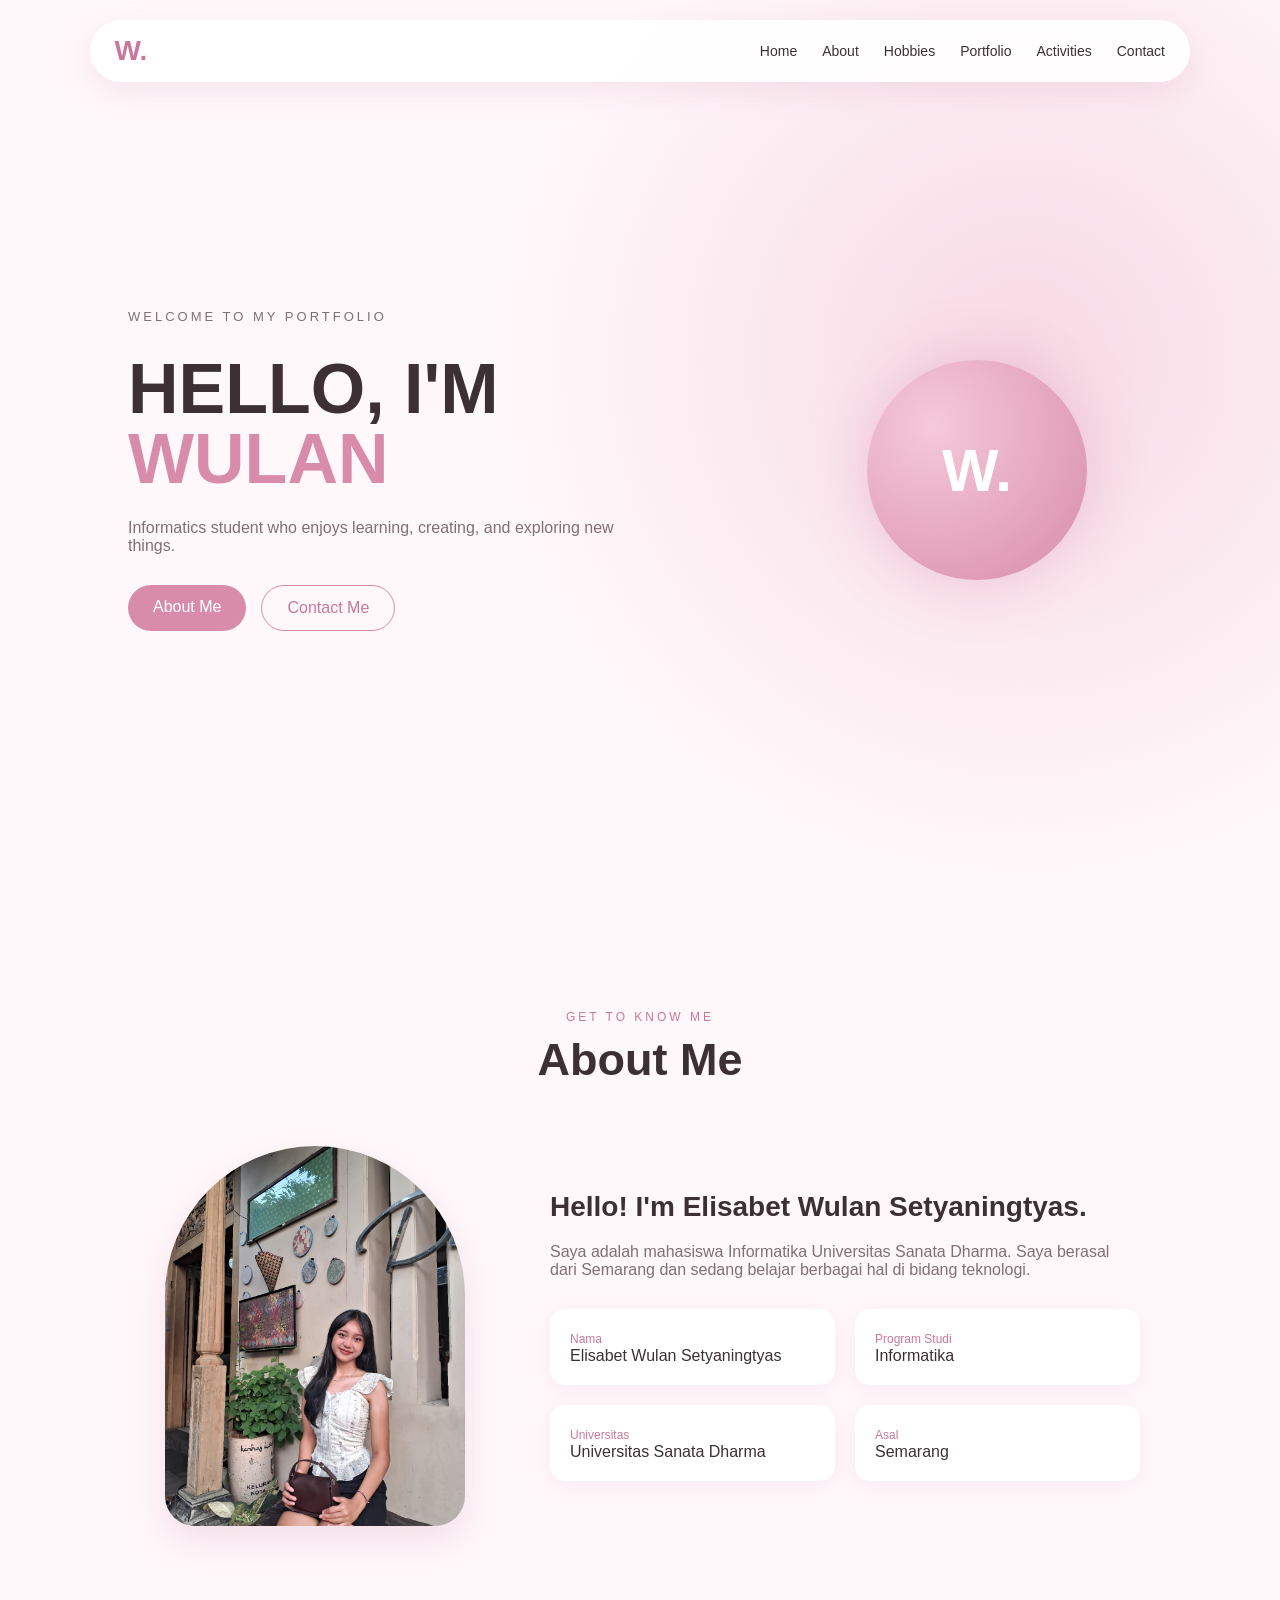
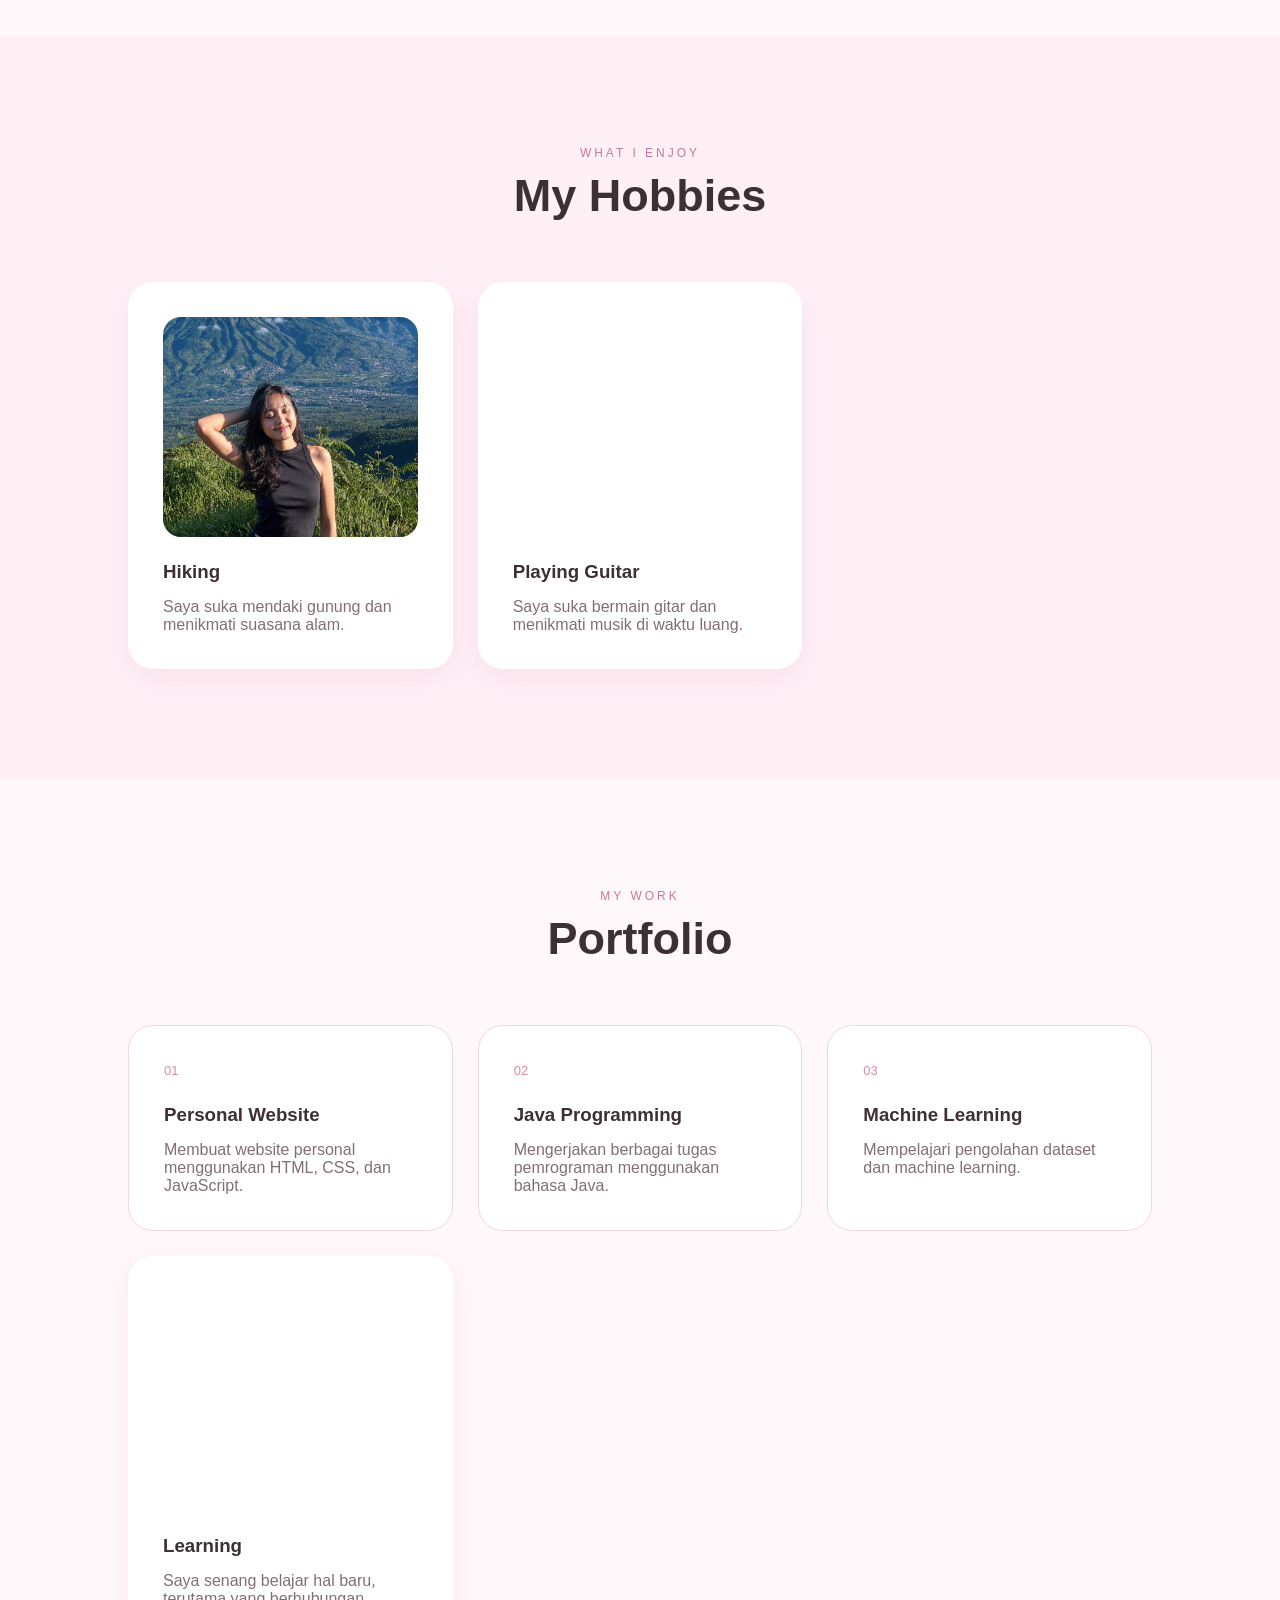
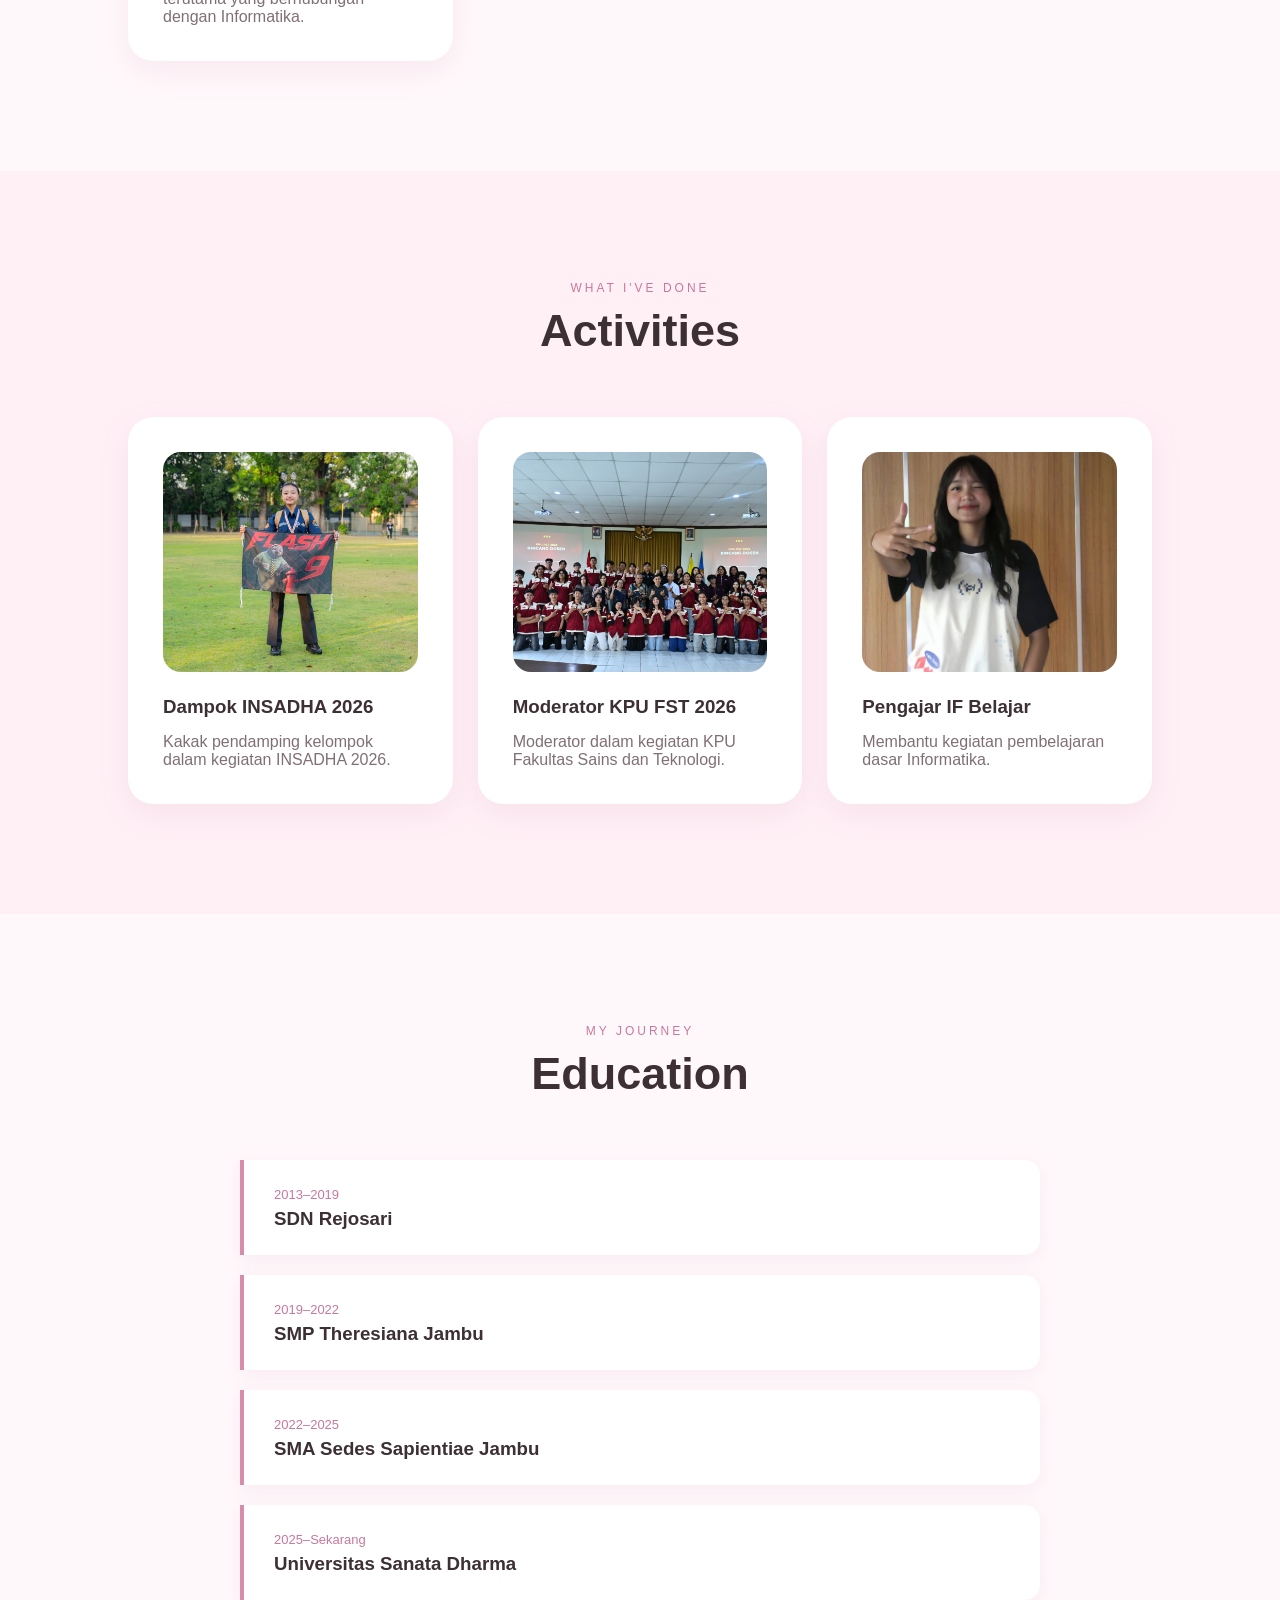
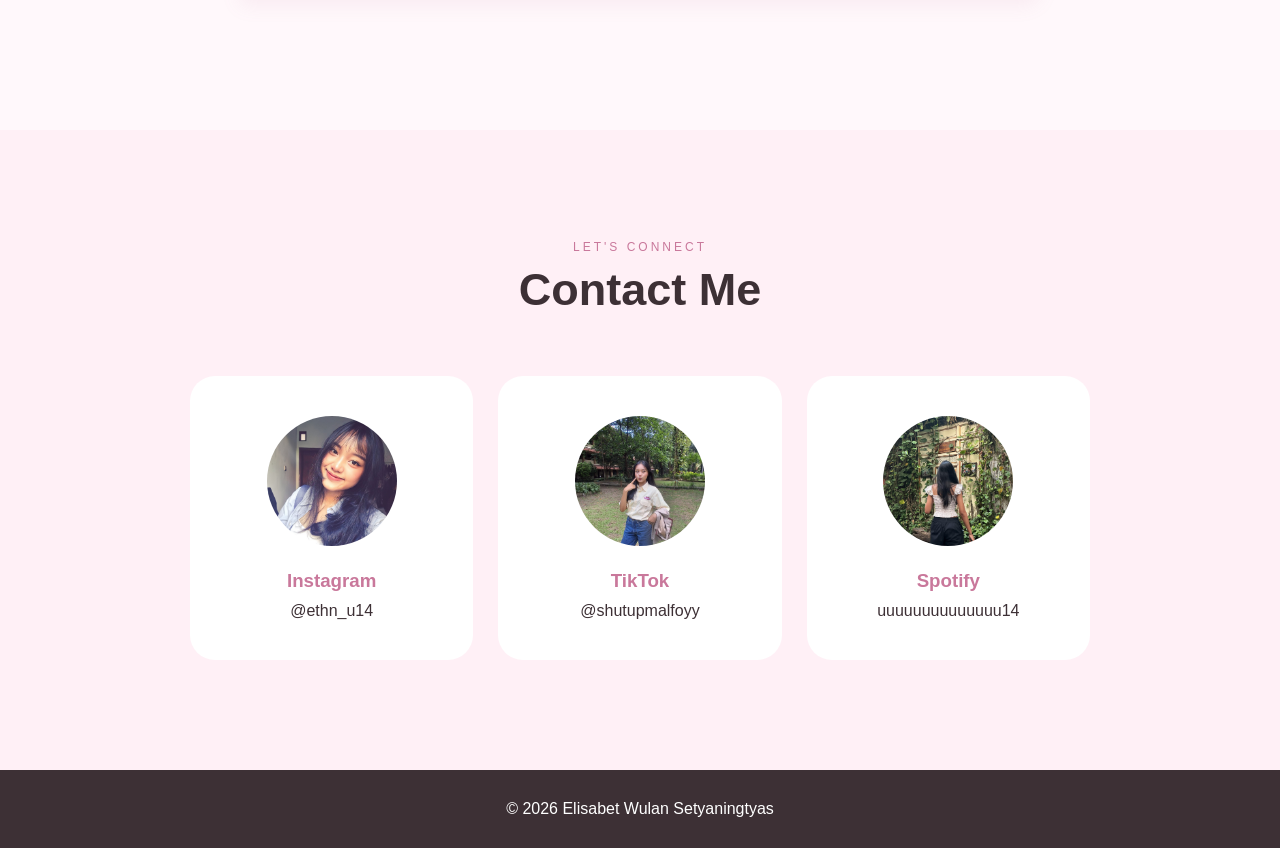
==== commit 6f470137: "Menambahkan foto dan video website" ====
--- a/HTML-Git/ElisabetWulanSetyaningtyas.html
+++ b/HTML-Git/ElisabetWulanSetyaningtyas.html
@@ -84,9 +84,7 @@
         <div class="about-content">
 
             <div class="about-photo">
-                <div class="photo-placeholder">
-                    WULAN
-                </div>
+                <img src="Foto Wulan/Wulan 1.jpeg" alt="Foto Wulan">
             </div>
 
             <div class="about-text">
@@ -143,11 +141,9 @@
 
         <div class="card-grid">
 
-            <article class="card">
-
-                <div class="card-icon">
-                    🏔
-                </div>
+           <article class="card">
+
+                <img src="Foto Wulan/Wulan Gunung.jpeg" alt="Wulan hiking">
 
                 <h3>Hiking</h3>
 
@@ -161,9 +157,9 @@
 
             <article class="card">
 
-                <div class="card-icon">
-                    🎸
-                </div>
+                <video autoplay muted loop playsinline>
+                    <source src="Video/Wulan Gitar.mp4" type="video/mp4">
+                </video>
 
                 <h3>Playing Guitar</h3>
 
@@ -174,12 +170,66 @@
 
             </article>
 
-
-            <article class="card">
-
-                <div class="card-icon">
-                    📚
-                </div>
+        </div>
+
+    </section>
+
+
+    <!-- PORTFOLIO -->
+    <section id="portfolio" class="section">
+
+        <div class="section-title">
+            <p>MY WORK</p>
+            <h2>Portfolio</h2>
+        </div>
+
+        <div class="card-grid">
+
+            <article class="portfolio-card">
+
+                <span>01</span>
+
+                <h3>Personal Website</h3>
+
+                <p>
+                    Membuat website personal menggunakan
+                    HTML, CSS, dan JavaScript.
+                </p>
+
+            </article>
+
+
+            <article class="portfolio-card">
+
+                <span>02</span>
+
+                <h3>Java Programming</h3>
+
+                <p>
+                    Mengerjakan berbagai tugas pemrograman
+                    menggunakan bahasa Java.
+                </p>
+
+            </article>
+
+
+            <article class="portfolio-card">
+
+                <span>03</span>
+
+                <h3>Machine Learning</h3>
+
+                <p>
+                    Mempelajari pengolahan dataset dan
+                    machine learning.
+                </p>
+
+            </article>
+            <article class="card">
+
+                <video autoplay muted loop playsinline>
+                    <source src="Video/Wulan JJ.mp4" type="video/mp4">
+                </video>
 
                 <h3>Learning</h3>
 
@@ -195,62 +245,6 @@
     </section>
 
 
-    <!-- PORTFOLIO -->
-    <section id="portfolio" class="section">
-
-        <div class="section-title">
-            <p>MY WORK</p>
-            <h2>Portfolio</h2>
-        </div>
-
-        <div class="card-grid">
-
-            <article class="portfolio-card">
-
-                <span>01</span>
-
-                <h3>Personal Website</h3>
-
-                <p>
-                    Membuat website personal menggunakan
-                    HTML, CSS, dan JavaScript.
-                </p>
-
-            </article>
-
-
-            <article class="portfolio-card">
-
-                <span>02</span>
-
-                <h3>Java Programming</h3>
-
-                <p>
-                    Mengerjakan berbagai tugas pemrograman
-                    menggunakan bahasa Java.
-                </p>
-
-            </article>
-
-
-            <article class="portfolio-card">
-
-                <span>03</span>
-
-                <h3>Machine Learning</h3>
-
-                <p>
-                    Mempelajari pengolahan dataset dan
-                    machine learning.
-                </p>
-
-            </article>
-
-        </div>
-
-    </section>
-
-
     <!-- ACTIVITIES -->
     <section id="activities" class="section pink-section">
 
@@ -260,8 +254,9 @@
         </div>
 
         <div class="card-grid">
-
-            <article class="card">
+            <article class="card">
+
+                <img src="Foto Wulan/Wulan Dampok.jpeg" alt="Dampok INSADHA">
 
                 <h3>Dampok INSADHA 2026</h3>
 
@@ -272,8 +267,9 @@
 
             </article>
 
-
-            <article class="card">
+            <article class="card">
+
+                <img src="Foto Wulan/Wulan KPU.jpeg" alt="Moderator KPU FST">
 
                 <h3>Moderator KPU FST 2026</h3>
 
@@ -286,6 +282,8 @@
 
 
             <article class="card">
+
+                <img src="Foto Wulan/Wulan IF.jpeg" alt="IF Belajar">
 
                 <h3>Pengajar IF Belajar</h3>
 
@@ -347,19 +345,38 @@
         <div class="contact-grid">
 
             <a href="#" class="contact-card">
+
+                <img src="Foto Wulan/Wulan Instagram.jpeg"
+                    alt="Instagram Wulan">
+
                 <h3>Instagram</h3>
                 <p>@ethn_u14</p>
+
             </a>
 
+
             <a href="#" class="contact-card">
+
+                <img src="Foto Wulan/Wulan Tiktok.jpeg"
+                    alt="TikTok Wulan">
+
                 <h3>TikTok</h3>
                 <p>@shutupmalfoyy</p>
+
             </a>
 
+
             <a href="#" class="contact-card">
+
+                <img src="Foto Wulan/Wulan Spotify.jpeg"
+                    alt="Spotify Wulan">
+
                 <h3>Spotify</h3>
                 <p>uuuuuuuuuuuuuu14</p>
+
             </a>
+
+        </div>
 
         </div>
 
--- a/HTML-Git/style.css
+++ b/HTML-Git/style.css
@@ -221,23 +221,6 @@
     justify-content: center;
 }
 
-.photo-placeholder {
-    width: 300px;
-    height: 380px;
-
-    border-radius: 150px 150px 30px 30px;
-
-    background: #e9a9c2;
-
-    display: flex;
-    align-items: center;
-    justify-content: center;
-
-    color: white;
-    font-size: 40px;
-    font-weight: bold;
-}
-
 .about-text h3 {
     font-size: 28px;
     margin-bottom: 20px;
@@ -466,4 +449,29 @@
     .contact-grid {
         grid-template-columns: 1fr;
     }
+}
+/* MEDIA */
+
+.card img,
+.card video {
+    width: 100%;
+    height: 220px;
+    object-fit: cover;
+    border-radius: 18px;
+    margin-bottom: 20px;
+}
+
+.about-photo img {
+    width: 300px;
+    height: 380px;
+    object-fit: cover;
+    border-radius: 150px 150px 30px 30px;
+    box-shadow: 0 15px 35px rgba(201, 120, 155, 0.2);
+}
+.contact-card img {
+    width: 130px;
+    height: 130px;
+    object-fit: cover;
+    border-radius: 50%;
+    margin-bottom: 20px;
 }
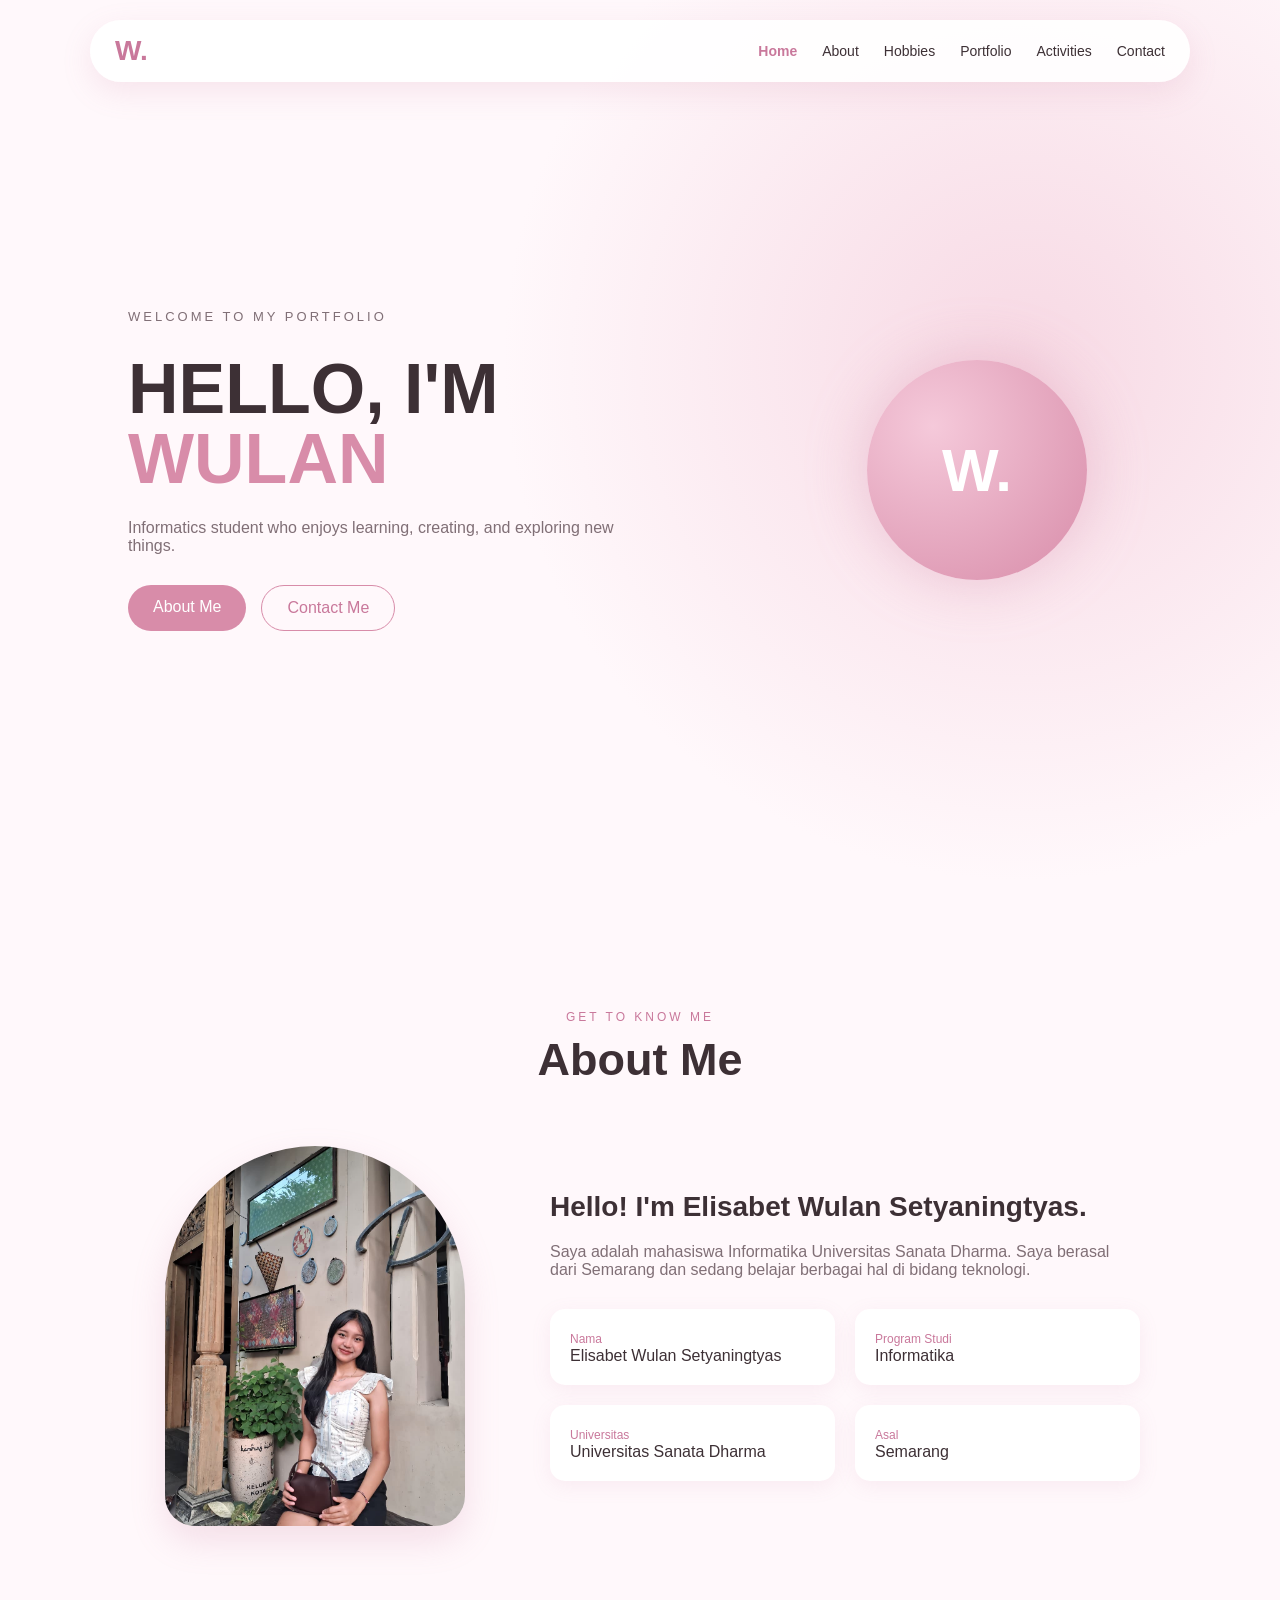
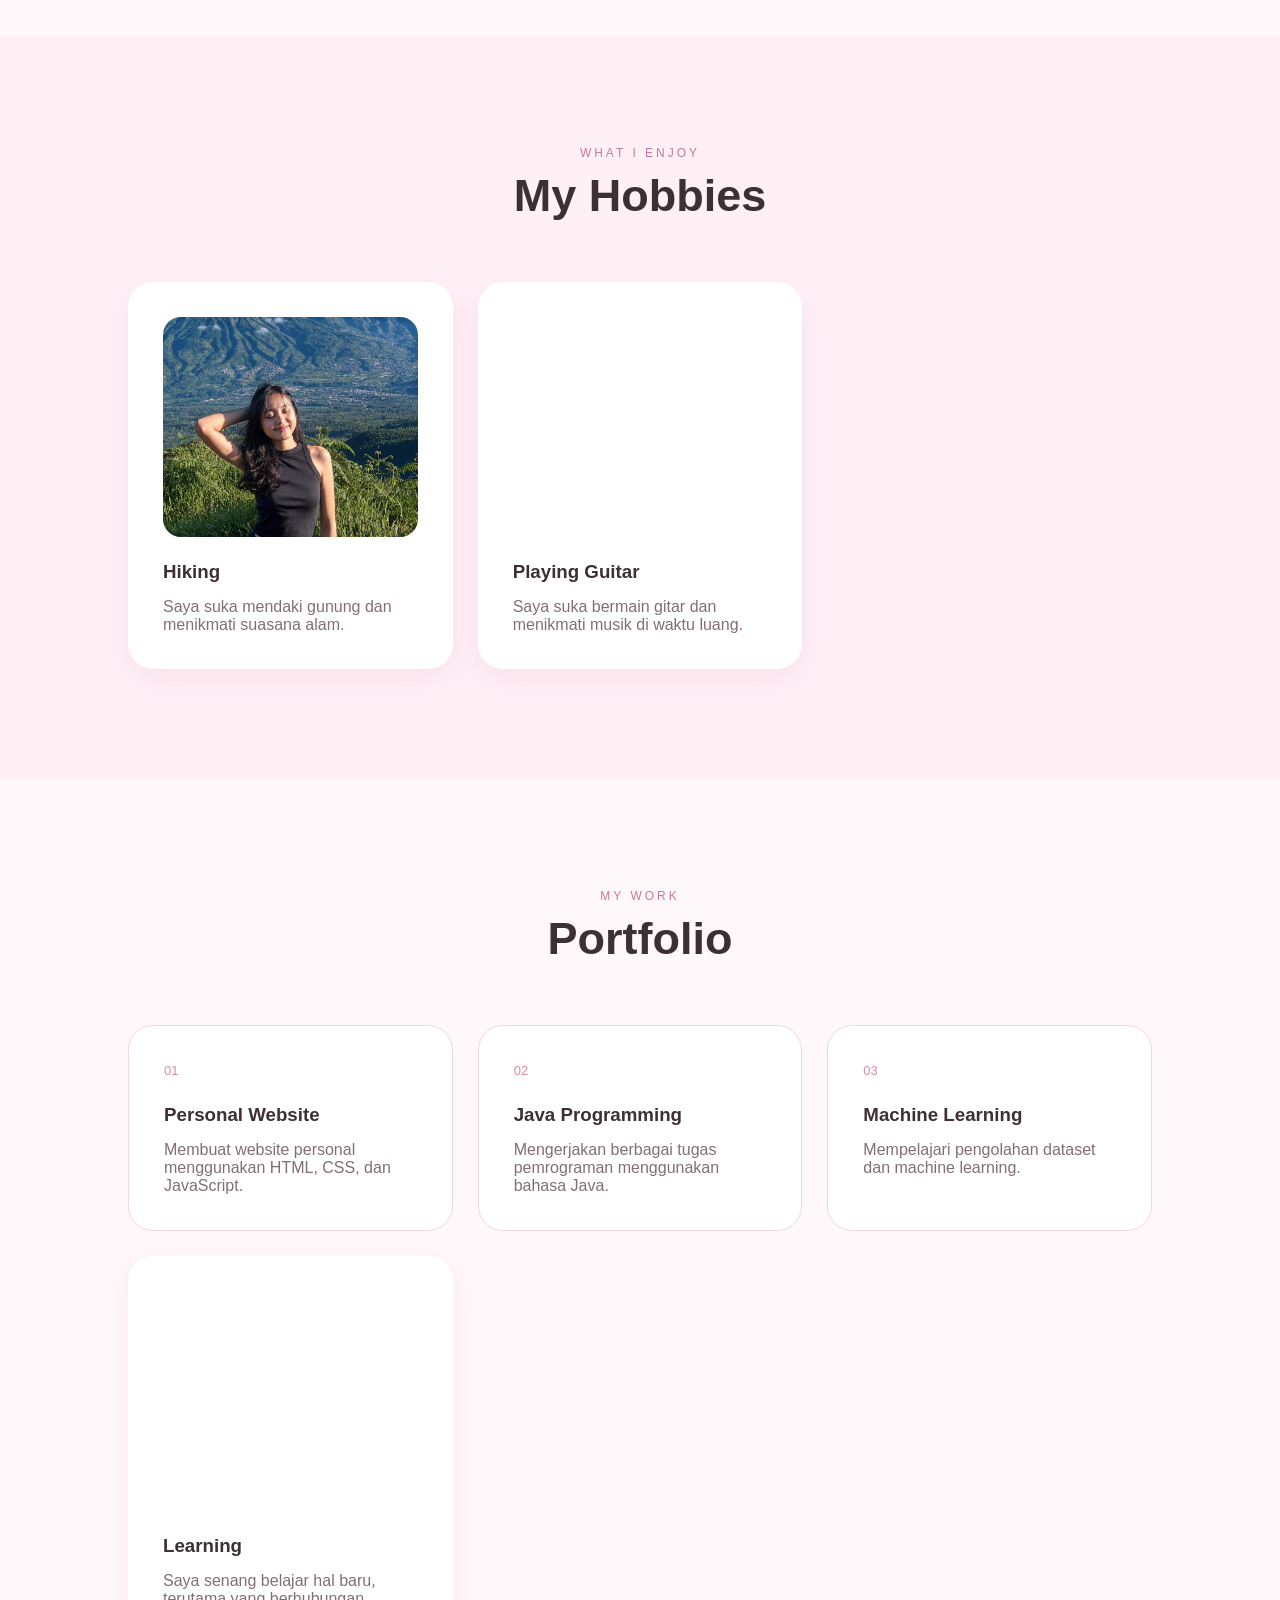
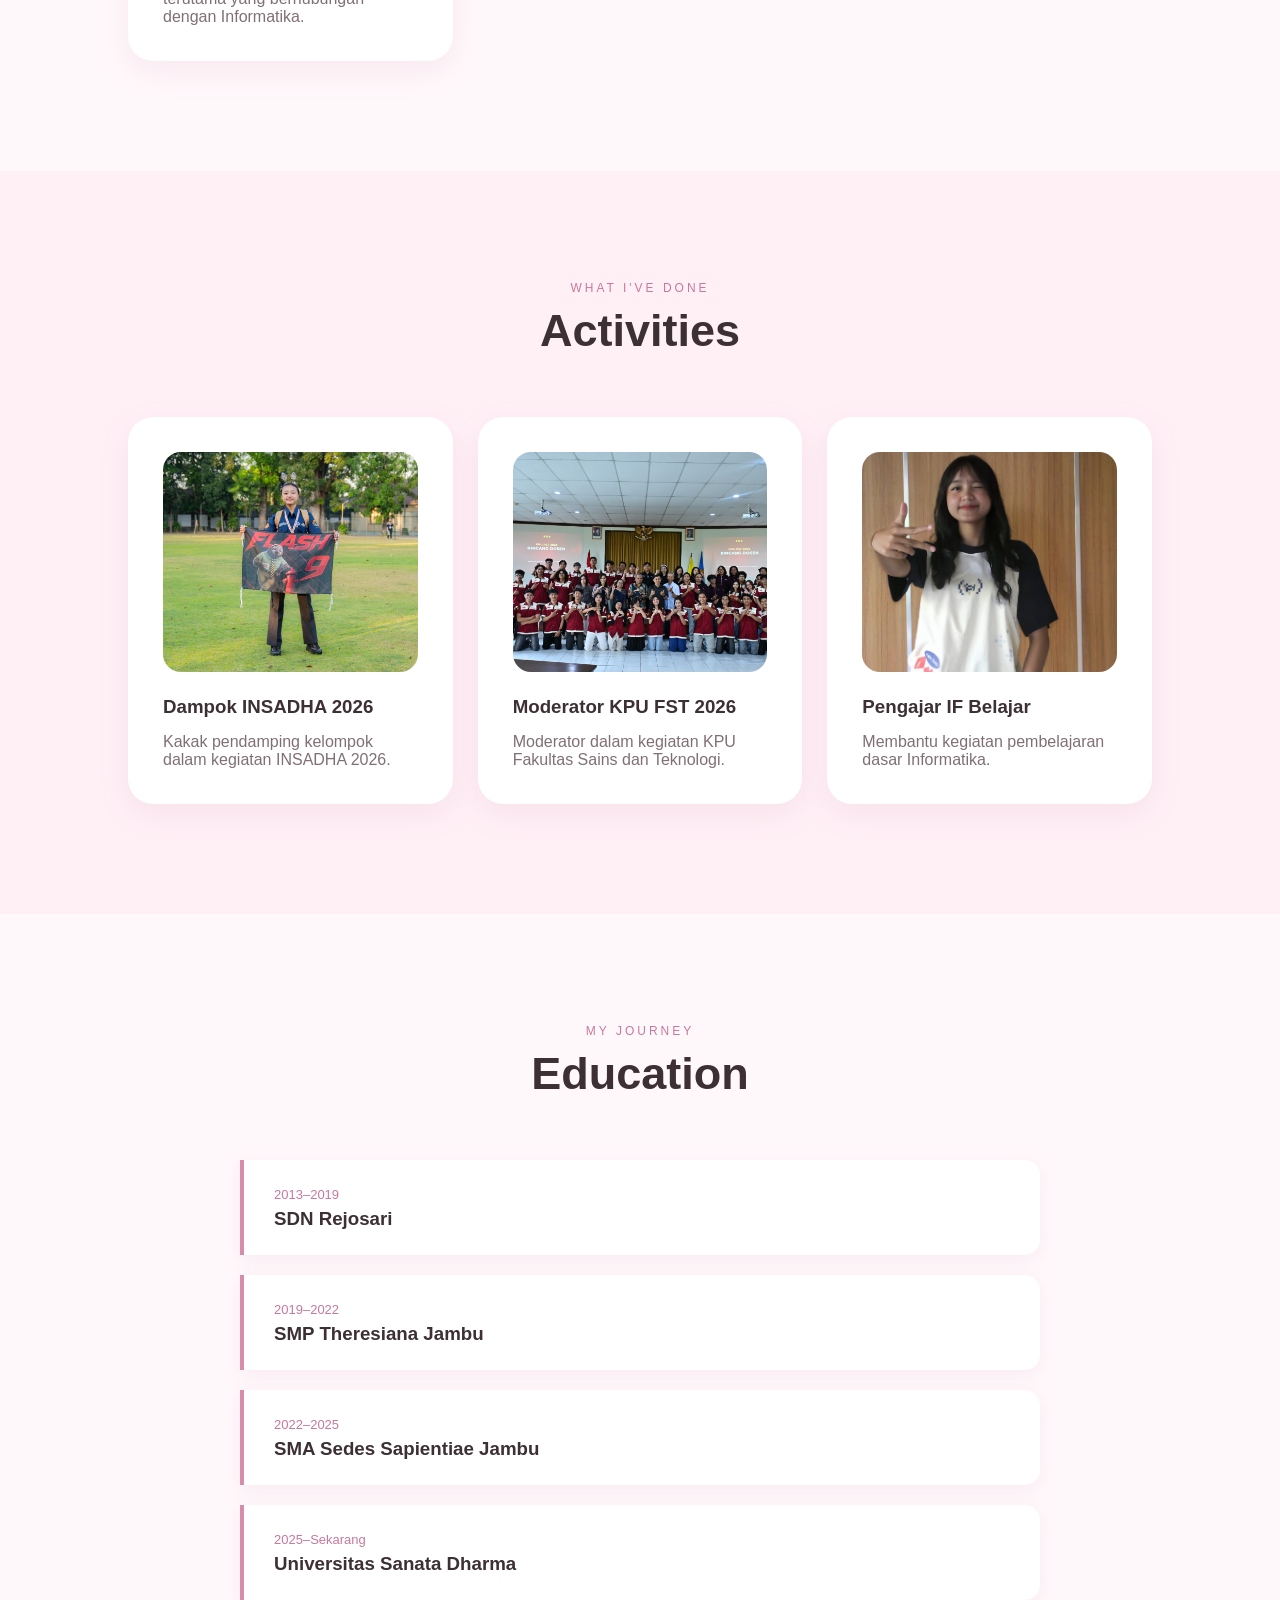
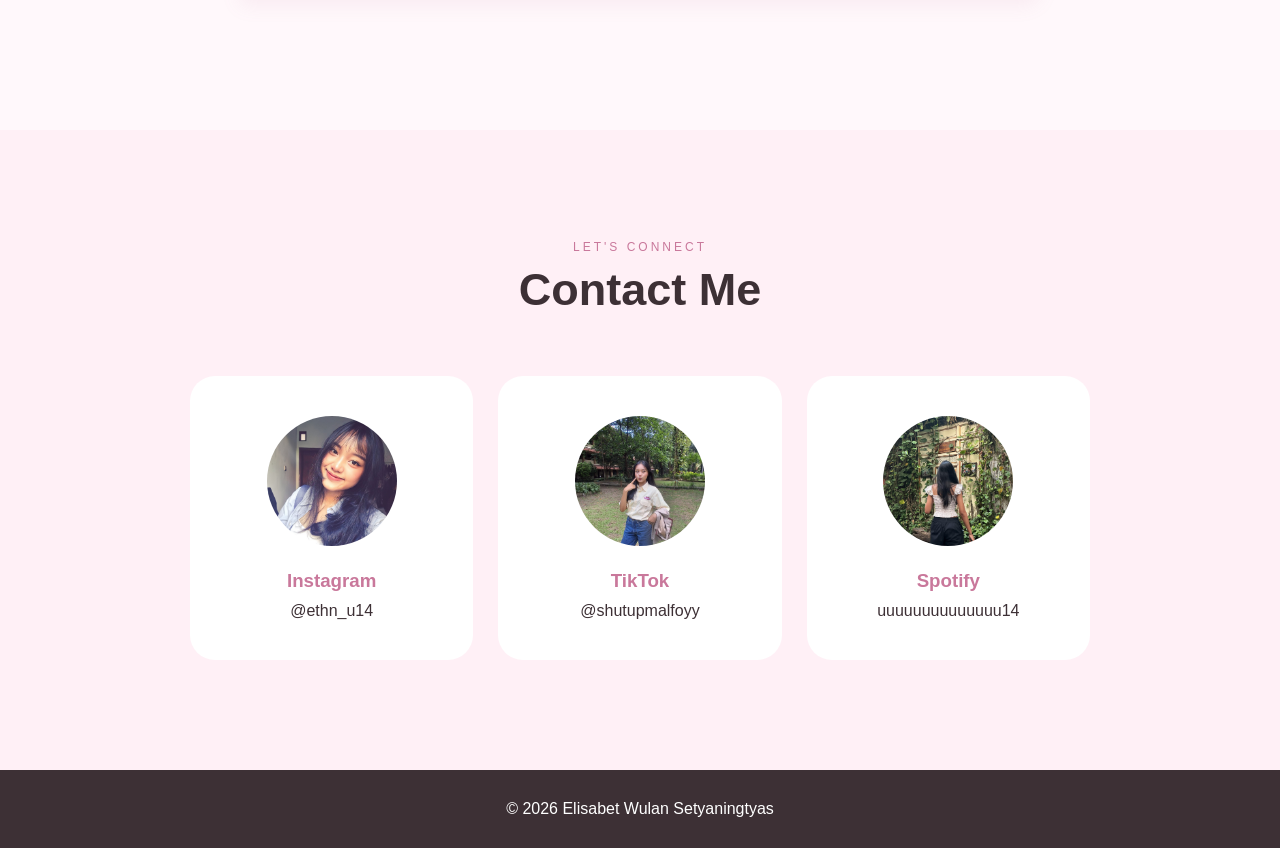
==== commit 76d750c0: "Menambahkan interaksi JavaScript" ====
--- a/HTML-Git/ElisabetWulanSetyaningtyas.html
+++ b/HTML-Git/ElisabetWulanSetyaningtyas.html
@@ -11,24 +11,47 @@
 </head>
 
 <body>
+    <div id="loading-screen">
+
+    <div class="loading-content">
+
+        <div class="loading-logo">
+            W.
+        </div>
+
+        <p>LOADING...</p>
+
+        <div class="loading-line"></div>
+
+    </div>
+
+</div>
+    
 
     <!-- NAVBAR -->
-    <nav class="navbar">
-
-        <div class="logo">
-            W.
-        </div>
-
-        <div class="nav-menu">
-            <a href="#home">Home</a>
-            <a href="#about">About</a>
-            <a href="#hobbies">Hobbies</a>
-            <a href="#portfolio">Portfolio</a>
-            <a href="#activities">Activities</a>
-            <a href="#contact">Contact</a>
-        </div>
-
-    </nav>
+     <nav class="navbar">
+
+    <div class="logo">
+        W.
+    </div>
+
+    <button id="menuButton" class="menu-button">
+        ☰
+    </button>
+
+    <div class="nav-menu" id="navMenu">
+
+        <a href="#home">Home</a>
+        <a href="#about">About</a>
+        <a href="#hobbies">Hobbies</a>
+        <a href="#portfolio">Portfolio</a>
+        <a href="#activities">Activities</a>
+        <a href="#contact">Contact</a>
+
+    </div>
+
+</nav>
+    
 
 
     <!-- HOME -->
@@ -389,6 +412,7 @@
         </p>
     </footer>
 
+<script src="script.js"></script>
 </body>
 
 </html>
--- a/HTML-Git/style.css
+++ b/HTML-Git/style.css
@@ -474,4 +474,337 @@
     object-fit: cover;
     border-radius: 50%;
     margin-bottom: 20px;
+}
+/* =========================
+   RESPONSIVE DESIGN
+========================= */
+
+@media (max-width: 900px) {
+
+    .navbar {
+        width: 94%;
+    }
+
+    .nav-menu {
+        gap: 15px;
+    }
+
+    .hero {
+        padding-left: 7%;
+        padding-right: 7%;
+    }
+
+    .hero h1 {
+        font-size: 55px;
+    }
+
+    .hero-decoration {
+        width: 280px;
+        height: 280px;
+    }
+
+    .planet {
+        width: 180px;
+        height: 180px;
+    }
+
+    .card-grid {
+        grid-template-columns: 1fr 1fr;
+    }
+
+}
+
+
+/* TABLET */
+
+@media (max-width: 768px) {
+
+    .navbar {
+        position: absolute;
+    }
+
+    .nav-menu {
+        flex-wrap: wrap;
+        justify-content: center;
+    }
+
+    .hero {
+        flex-direction: column;
+        text-align: center;
+        gap: 50px;
+    }
+
+    .hero-content {
+        max-width: 100%;
+    }
+
+    .hero h1 {
+        font-size: 48px;
+    }
+
+    .hero-buttons {
+        justify-content: center;
+    }
+
+    .about-content {
+        grid-template-columns: 1fr;
+        text-align: center;
+    }
+
+    .about-photo {
+        margin-bottom: 20px;
+    }
+
+    .info-grid {
+        grid-template-columns: 1fr;
+    }
+
+    .card-grid {
+        grid-template-columns: 1fr;
+    }
+
+    .contact-grid {
+        grid-template-columns: 1fr;
+    }
+
+}
+
+
+/* HP */
+
+@media (max-width: 480px) {
+
+    .navbar {
+        width: 92%;
+        padding: 12px 18px;
+    }
+
+    .logo {
+        font-size: 24px;
+    }
+
+    .nav-menu {
+        gap: 8px;
+    }
+
+    .nav-menu a {
+        font-size: 11px;
+    }
+
+    .hero {
+        padding: 110px 6% 60px;
+    }
+
+    .hero h1 {
+        font-size: 40px;
+    }
+
+    .small-text {
+        font-size: 10px;
+    }
+
+    .hero-decoration {
+        width: 220px;
+        height: 220px;
+    }
+
+    .planet {
+        width: 150px;
+        height: 150px;
+        font-size: 40px;
+    }
+
+    .section {
+        padding: 80px 6%;
+    }
+
+    .section-title h2 {
+        font-size: 35px;
+    }
+
+    .about-photo img {
+        width: 240px;
+        height: 310px;
+    }
+
+    .card {
+        padding: 25px;
+    }
+
+    .contact-card {
+        padding: 30px 15px;
+    }
+
+}
+/* =========================
+   LOADING SCREEN
+========================= */
+
+#loading-screen {
+    position: fixed;
+    inset: 0;
+
+    background: #fff8fb;
+
+    display: flex;
+    justify-content: center;
+    align-items: center;
+
+    z-index: 9999;
+
+    transition:
+        opacity 0.8s ease,
+        visibility 0.8s ease;
+
+    animation: autoHideLoading 2.3s forwards;
+}
+
+@keyframes autoHideLoading {
+
+    0% {
+        opacity: 1;
+        visibility: visible;
+    }
+
+    75% {
+        opacity: 1;
+        visibility: visible;
+    }
+
+    100% {
+        opacity: 0;
+        visibility: hidden;
+        pointer-events: none;
+    }
+
+}
+
+#loading-screen.hide {
+    opacity: 0;
+    visibility: hidden;
+}
+
+.loading-content {
+    text-align: center;
+}
+
+.loading-logo {
+    font-size: 60px;
+    font-weight: bold;
+    color: #d88ca9;
+}
+
+.loading-content p {
+    color: #806f76;
+    letter-spacing: 3px;
+    margin: 15px 0;
+}
+
+.loading-line {
+    width: 150px;
+    height: 3px;
+    background: #e9a9c2;
+    margin: auto;
+}
+
+
+/* =========================
+   MOBILE MENU BUTTON
+========================= */
+
+.menu-button {
+    display: none;
+
+    border: none;
+    background: transparent;
+
+    font-size: 25px;
+    color: #c9789b;
+
+    cursor: pointer;
+}
+
+
+/* =========================
+   ACTIVE NAVBAR
+========================= */
+
+.nav-menu a.active {
+    color: #c9789b;
+    font-weight: bold;
+}
+@media (max-width: 768px) {
+
+    .menu-button {
+        display: block;
+    }
+
+    .nav-menu {
+        display: none;
+
+        position: absolute;
+
+        top: 65px;
+        left: 0;
+
+        width: 100%;
+
+        padding: 20px;
+
+        background: white;
+
+        border-radius: 20px;
+
+        box-shadow:
+            0 10px 30px
+            rgba(201, 120, 155, 0.15);
+
+        flex-direction: column;
+
+        text-align: center;
+    }
+
+    .nav-menu.show {
+        display: flex;
+    }
+
+    .hero {
+        flex-direction: column;
+        text-align: center;
+        gap: 50px;
+    }
+
+    .hero-content {
+        max-width: 100%;
+    }
+
+    .hero h1 {
+        font-size: 48px;
+    }
+
+    .hero-buttons {
+        justify-content: center;
+    }
+
+    .about-content {
+        grid-template-columns: 1fr;
+        text-align: center;
+    }
+
+    .about-photo {
+        margin-bottom: 20px;
+    }
+
+    .info-grid {
+        grid-template-columns: 1fr;
+    }
+
+    .card-grid {
+        grid-template-columns: 1fr;
+    }
+
+    .contact-grid {
+        grid-template-columns: 1fr;
+    }
+
 }
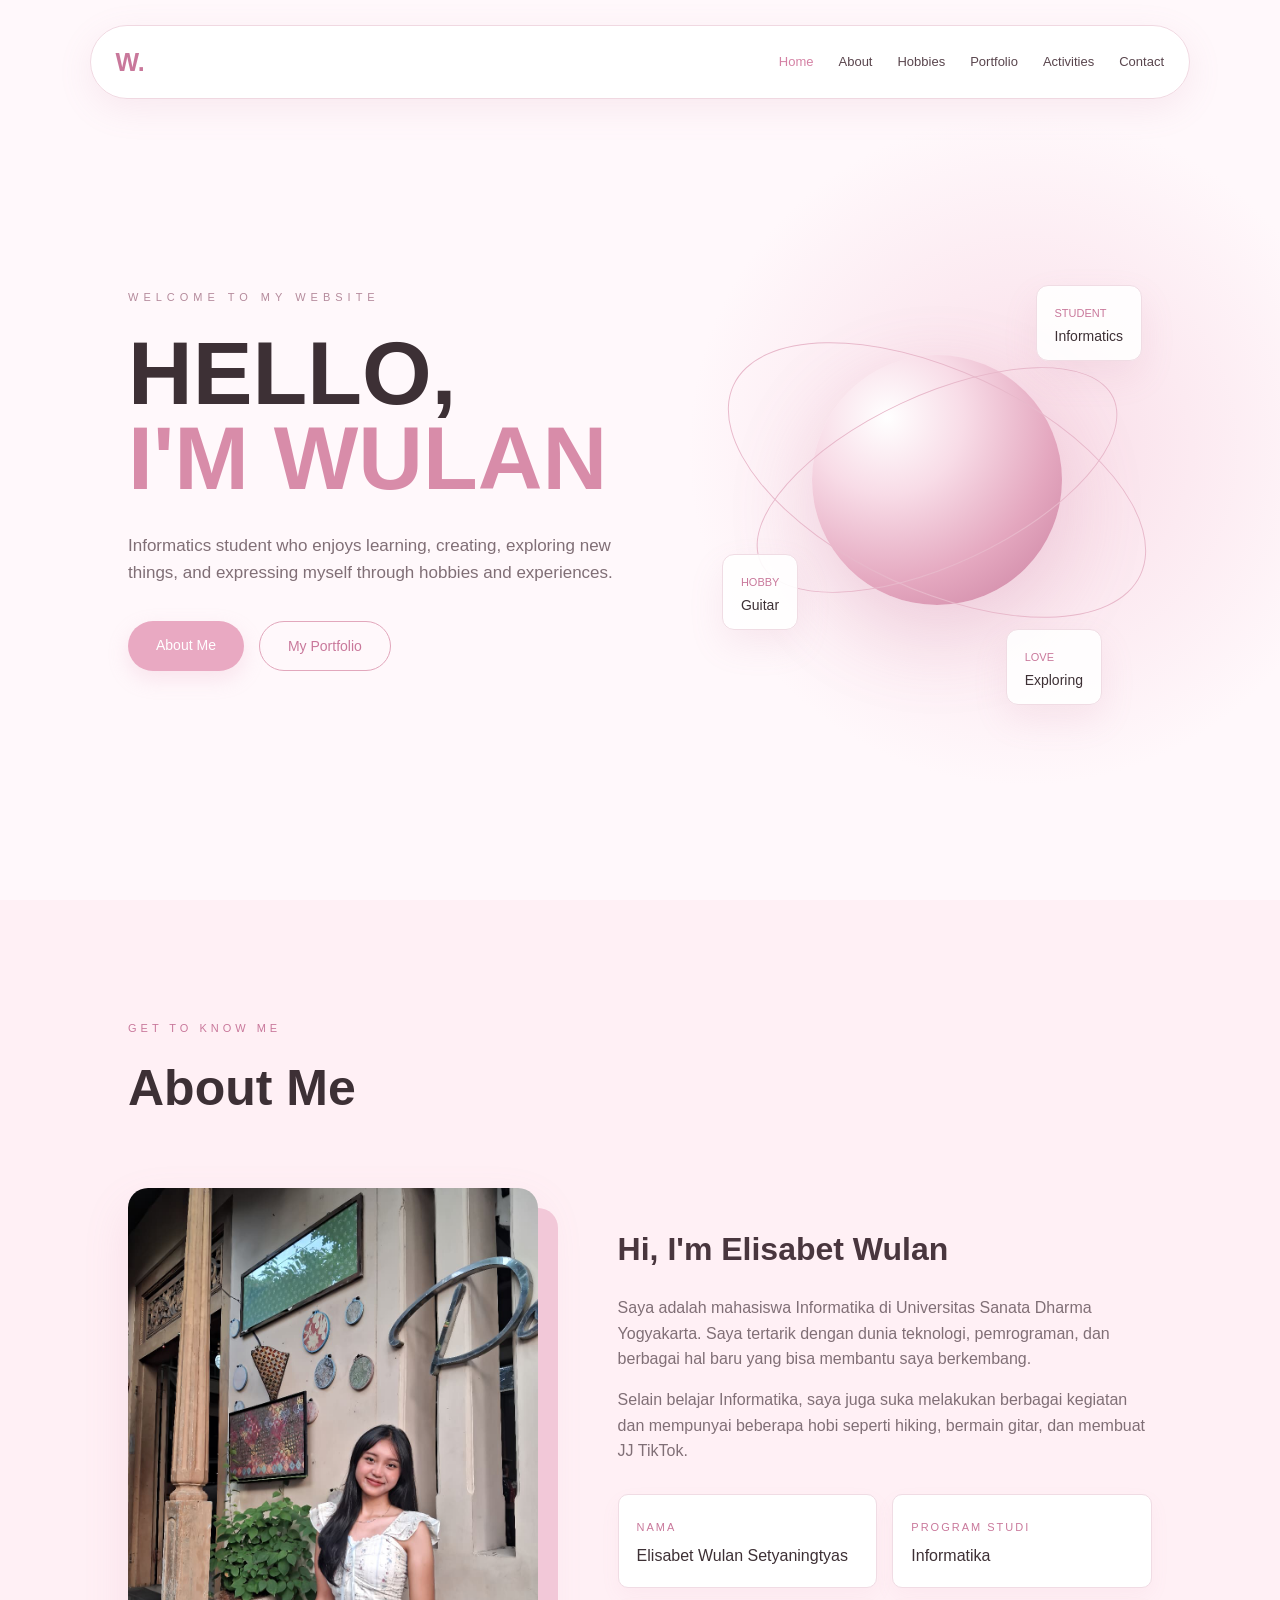
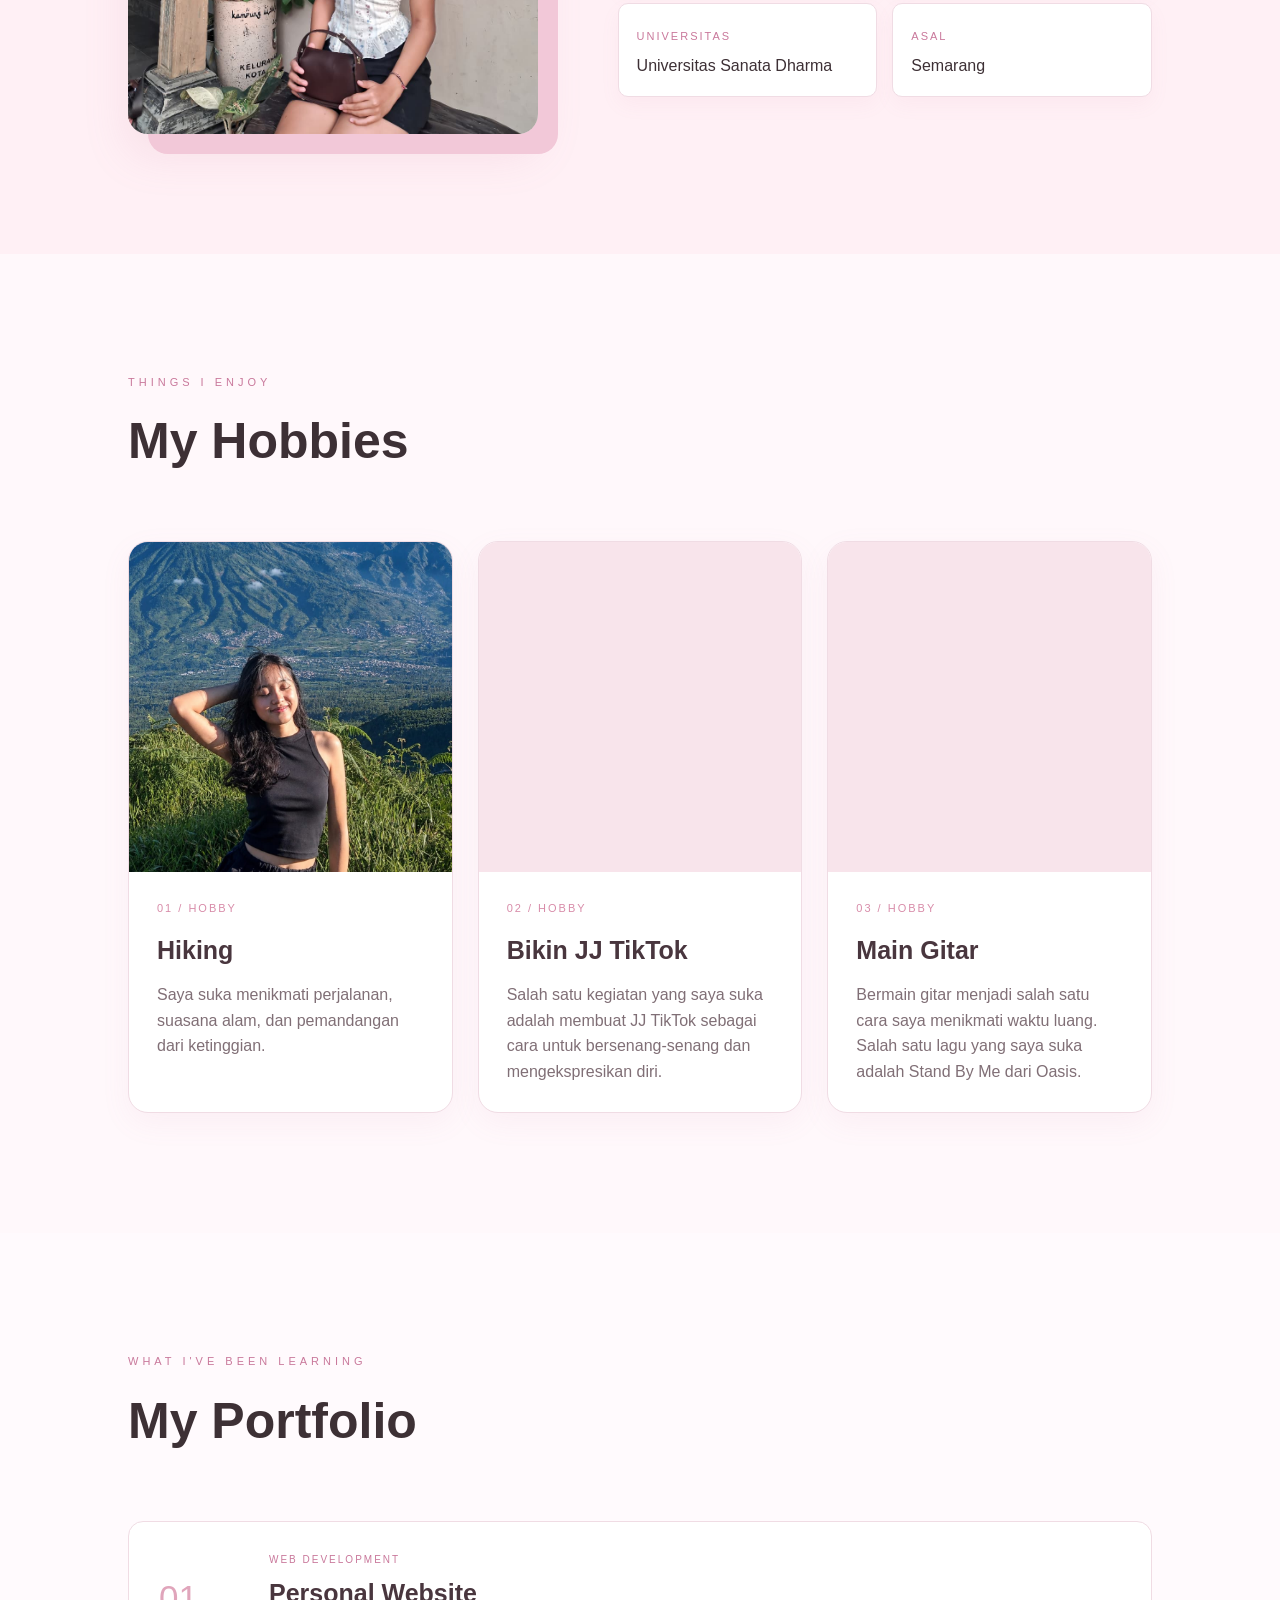
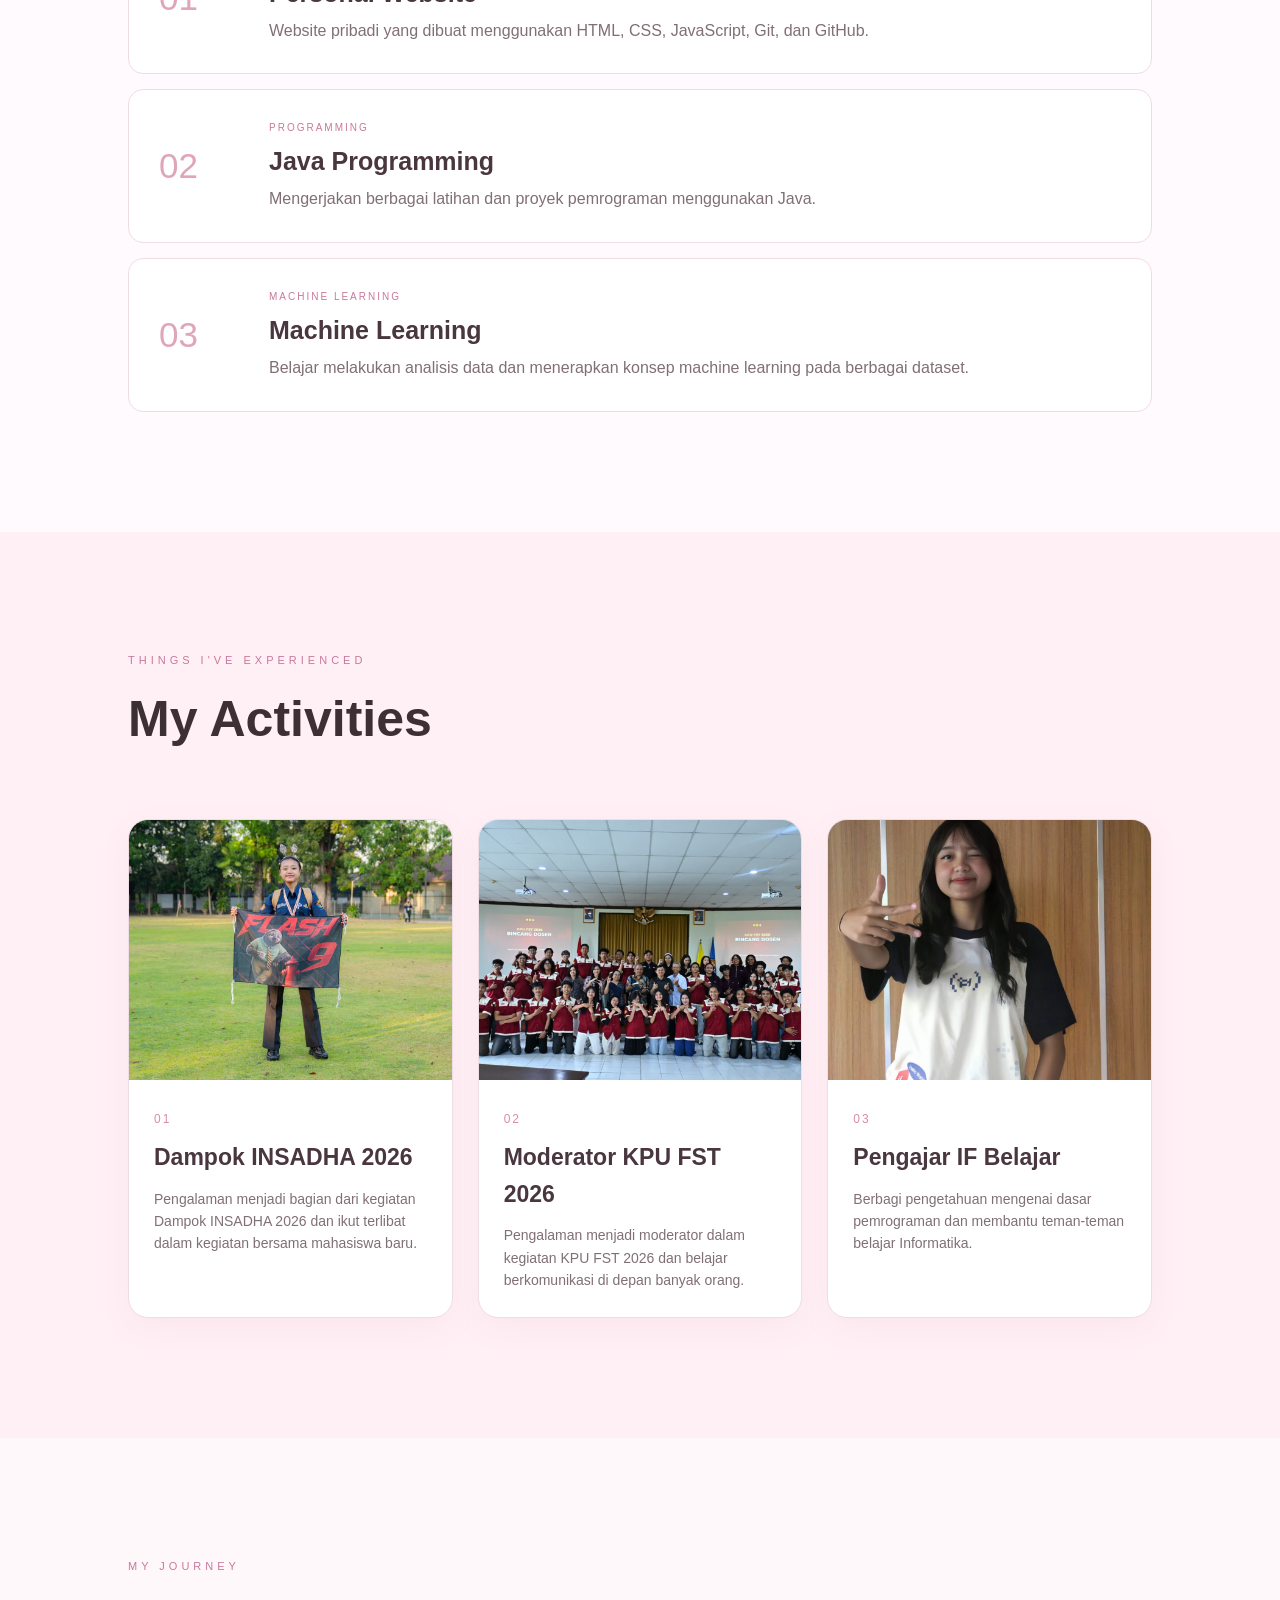
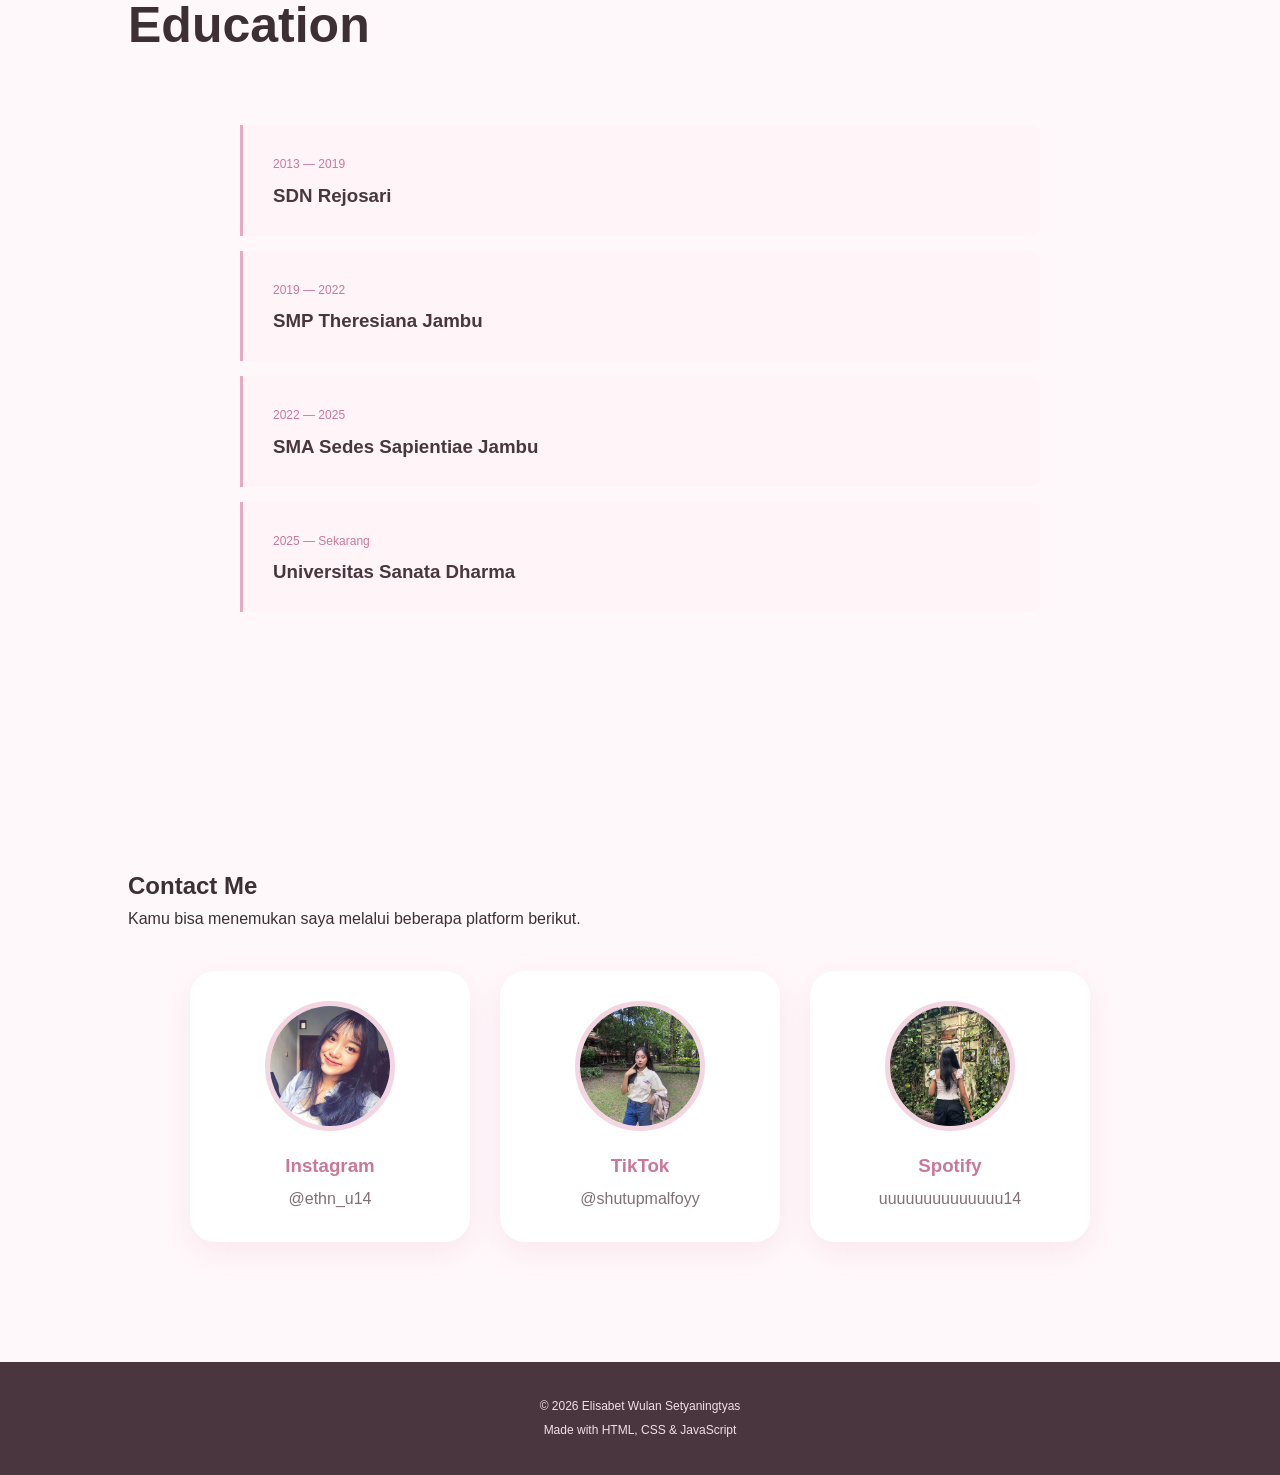
==== commit bf3771fe: "Memperbaiki tampilan website" ====
--- a/HTML-Git/ElisabetWulanSetyaningtyas.html
+++ b/HTML-Git/ElisabetWulanSetyaningtyas.html
@@ -5,72 +5,102 @@
     <meta charset="UTF-8">
     <meta name="viewport" content="width=device-width, initial-scale=1.0">
 
-    <title>Wulan | Personal Portfolio</title>
+    <title>About Wulan</title>
 
     <link rel="stylesheet" href="style.css">
 </head>
 
 <body>
+
+    <!-- ================================
+         LOADING SCREEN
+    ================================= -->
+
     <div id="loading-screen">
 
-    <div class="loading-content">
-
-        <div class="loading-logo">
+        <div class="loading-content">
+
+            <div class="loading-logo">
+                W.
+            </div>
+
+            <p>LOADING...</p>
+
+            <div class="loading-line">
+                <div class="loading-progress"></div>
+            </div>
+
+        </div>
+
+    </div>
+
+
+    <!-- ================================
+         NAVBAR
+    ================================= -->
+
+    <header class="navbar">
+
+        <div class="logo">
             W.
         </div>
 
-        <p>LOADING...</p>
-
-        <div class="loading-line"></div>
-
-    </div>
-
-</div>
-    
-
-    <!-- NAVBAR -->
-     <nav class="navbar">
-
-    <div class="logo">
-        W.
-    </div>
-
-    <button id="menuButton" class="menu-button">
-        ☰
-    </button>
-
-    <div class="nav-menu" id="navMenu">
-
-        <a href="#home">Home</a>
-        <a href="#about">About</a>
-        <a href="#hobbies">Hobbies</a>
-        <a href="#portfolio">Portfolio</a>
-        <a href="#activities">Activities</a>
-        <a href="#contact">Contact</a>
-
-    </div>
-
-</nav>
-    
-
-
-    <!-- HOME -->
-    <section id="home" class="hero">
-
-        <div class="hero-content">
+        <button class="menu-button" id="menuButton">
+            ☰
+        </button>
+
+        <nav id="navMenu">
+
+            <a href="#home" class="active">
+                Home
+            </a>
+
+            <a href="#about">
+                About
+            </a>
+
+            <a href="#hobbies">
+                Hobbies
+            </a>
+
+            <a href="#portfolio">
+                Portfolio
+            </a>
+
+            <a href="#activities">
+                Activities
+            </a>
+
+            <a href="#contact">
+                Contact
+            </a>
+
+        </nav>
+
+    </header>
+
+
+    <!-- ================================
+         HOME
+    ================================= -->
+
+    <section class="hero" id="home">
+
+        <div class="hero-text">
 
             <p class="small-text">
-                WELCOME TO MY PORTFOLIO
+                WELCOME TO MY WEBSITE
             </p>
 
             <h1>
-                HELLO, I'M
-                <span>WULAN</span>
+                HELLO,
+                <span>I'M WULAN</span>
             </h1>
 
-            <p>
+            <p class="description">
                 Informatics student who enjoys learning,
-                creating, and exploring new things.
+                creating, exploring new things, and expressing
+                myself through hobbies and experiences.
             </p>
 
             <div class="hero-buttons">
@@ -79,70 +109,174 @@
                     About Me
                 </a>
 
-                <a href="#contact" class="button outline">
-                    Contact Me
+                <a href="#portfolio" class="button outline">
+                    My Portfolio
                 </a>
 
             </div>
 
         </div>
 
-        <div class="hero-decoration">
-            <div class="planet">
-                W.
-            </div>
+
+        <!-- HERO VISUAL -->
+
+        <div class="hero-visual">
+
+            <div class="orbit orbit-one"></div>
+
+            <div class="orbit orbit-two"></div>
+
+            <div class="planet"></div>
+
+
+            <div class="floating-card card-one">
+
+                <span>
+                    STUDENT
+                </span>
+
+                <p>
+                    Informatics
+                </p>
+
+            </div>
+
+
+            <div class="floating-card card-two">
+
+                <span>
+                    HOBBY
+                </span>
+
+                <p>
+                    Guitar
+                </p>
+
+            </div>
+
+
+            <div class="floating-card card-three">
+
+                <span>
+                    LOVE
+                </span>
+
+                <p>
+                    Exploring
+                </p>
+
+            </div>
+
         </div>
 
     </section>
 
 
-    <!-- ABOUT -->
-    <section id="about" class="section">
+    <!-- ================================
+         ABOUT
+    ================================= -->
+
+    <section class="section about" id="about">
 
         <div class="section-title">
-            <p>GET TO KNOW ME</p>
-            <h2>About Me</h2>
-        </div>
+
+            <p>
+                GET TO KNOW ME
+            </p>
+
+            <h2>
+                About Me
+            </h2>
+
+        </div>
+
 
         <div class="about-content">
 
+
             <div class="about-photo">
-                <img src="Foto Wulan/Wulan 1.jpeg" alt="Foto Wulan">
-            </div>
+
+                <img
+                    src="Foto Wulan/Wulan 1.jpeg"
+                    alt="Foto Elisabet Wulan"
+                >
+
+            </div>
+
 
             <div class="about-text">
 
                 <h3>
-                    Hello! I'm Elisabet Wulan Setyaningtyas.
+                    Hi, I'm Elisabet Wulan
                 </h3>
 
                 <p>
-                    Saya adalah mahasiswa Informatika
-                    Universitas Sanata Dharma.
-                    Saya berasal dari Semarang dan sedang
-                    belajar berbagai hal di bidang teknologi.
+                    Saya adalah mahasiswa Informatika di
+                    Universitas Sanata Dharma Yogyakarta.
+                    Saya tertarik dengan dunia teknologi,
+                    pemrograman, dan berbagai hal baru yang
+                    bisa membantu saya berkembang.
                 </p>
 
+                <p>
+                    Selain belajar Informatika, saya juga suka
+                    melakukan berbagai kegiatan dan mempunyai
+                    beberapa hobi seperti hiking, bermain gitar,
+                    dan membuat JJ TikTok.
+                </p>
+
+
                 <div class="info-grid">
 
                     <div>
-                        <span>Nama</span>
-                        <p>Elisabet Wulan Setyaningtyas</p>
+
+                        <span>
+                            Nama
+                        </span>
+
+                        <p>
+                            Elisabet Wulan Setyaningtyas
+                        </p>
+
                     </div>
 
+
                     <div>
-                        <span>Program Studi</span>
-                        <p>Informatika</p>
+
+                        <span>
+                            Program Studi
+                        </span>
+
+                        <p>
+                            Informatika
+                        </p>
+
                     </div>
 
+
                     <div>
-                        <span>Universitas</span>
-                        <p>Universitas Sanata Dharma</p>
+
+                        <span>
+                            Universitas
+                        </span>
+
+                        <p>
+                            Universitas Sanata Dharma
+                        </p>
+
                     </div>
 
+
                     <div>
-                        <span>Asal</span>
-                        <p>Semarang</p>
+
+                        <span>
+                            Asal
+                        </span>
+
+                        <p>
+                            Semarang
+                        </p>
+
                     </div>
 
                 </div>
@@ -154,265 +288,529 @@
     </section>
 
 
-    <!-- HOBBIES -->
-    <section id="hobbies" class="section pink-section">
+    <!-- ================================
+         HOBBIES
+    ================================= -->
+
+    <section class="section hobbies" id="hobbies">
 
         <div class="section-title">
-            <p>WHAT I ENJOY</p>
-            <h2>My Hobbies</h2>
-        </div>
-
-        <div class="card-grid">
-
-           <article class="card">
-
-                <img src="Foto Wulan/Wulan Gunung.jpeg" alt="Wulan hiking">
-
-                <h3>Hiking</h3>
-
-                <p>
-                    Saya suka mendaki gunung dan menikmati
-                    suasana alam.
-                </p>
+
+            <p>
+                THINGS I ENJOY
+            </p>
+
+            <h2>
+                My Hobbies
+            </h2>
+
+        </div>
+
+
+        <div class="hobby-container">
+
+
+            <!-- HIKING -->
+
+            <article class="hobby-card media-card">
+
+                <div class="hobby-media">
+
+                    <img
+                        src="Foto Wulan/Wulan Gunung.jpeg"
+                        alt="Wulan sedang hiking"
+                    >
+
+                </div>
+
+                <div class="hobby-content">
+
+                    <p class="hobby-number">
+                        01 / HOBBY
+                    </p>
+
+                    <h3>
+                        Hiking
+                    </h3>
+
+                    <p>
+                        Saya suka menikmati perjalanan,
+                        suasana alam, dan pemandangan dari
+                        ketinggian.
+                    </p>
+
+                </div>
 
             </article>
 
 
-            <article class="card">
-
-                <video autoplay muted loop playsinline>
-                    <source src="Video/Wulan Gitar.mp4" type="video/mp4">
-                </video>
-
-                <h3>Playing Guitar</h3>
-
-                <p>
-                    Saya suka bermain gitar dan menikmati
-                    musik di waktu luang.
-                </p>
+            <!-- JJ TIKTOK -->
+
+            <article class="hobby-card media-card">
+
+                <div class="hobby-media video-media">
+
+                    <video
+                        autoplay
+                        muted
+                        loop
+                        playsinline
+                    >
+
+                        <source
+                            src="Video/Wulan JJ.mp4"
+                            type="video/mp4"
+                        >
+
+                        Browser kamu tidak mendukung video.
+
+                    </video>
+
+                </div>
+
+                <div class="hobby-content">
+
+                    <p class="hobby-number">
+                        02 / HOBBY
+                    </p>
+
+                    <h3>
+                        Bikin JJ TikTok
+                    </h3>
+
+                    <p>
+                        Salah satu kegiatan yang saya suka
+                        adalah membuat JJ TikTok sebagai
+                        cara untuk bersenang-senang dan
+                        mengekspresikan diri.
+                    </p>
+
+                </div>
 
             </article>
 
+
+            <!-- GITAR -->
+
+            <article class="hobby-card media-card">
+
+                <div class="hobby-media video-media">
+
+                    <video
+                        autoplay
+                        muted
+                        loop
+                        playsinline
+                    >
+
+                        <source
+                            src="Video/Wulan Gitar.mp4"
+                            type="video/mp4"
+                        >
+
+                        Browser kamu tidak mendukung video.
+
+                    </video>
+
+                </div>
+
+                <div class="hobby-content">
+
+                    <p class="hobby-number">
+                        03 / HOBBY
+                    </p>
+
+                    <h3>
+                        Main Gitar
+                    </h3>
+
+                    <p>
+                        Bermain gitar menjadi salah satu
+                        cara saya menikmati waktu luang.
+                        Salah satu lagu yang saya suka adalah
+                        Stand By Me dari Oasis.
+                    </p>
+
+                </div>
+
+            </article>
+
+
         </div>
 
     </section>
 
 
-    <!-- PORTFOLIO -->
-    <section id="portfolio" class="section">
+    <!-- ================================
+         PORTFOLIO
+    ================================= -->
+
+    <section class="section portfolio" id="portfolio">
 
         <div class="section-title">
-            <p>MY WORK</p>
-            <h2>Portfolio</h2>
-        </div>
-
-        <div class="card-grid">
+
+            <p>
+                WHAT I'VE BEEN LEARNING
+            </p>
+
+            <h2>
+                My Portfolio
+            </h2>
+
+        </div>
+
+
+        <div class="portfolio-container">
+
 
             <article class="portfolio-card">
 
-                <span>01</span>
-
-                <h3>Personal Website</h3>
-
-                <p>
-                    Membuat website personal menggunakan
-                    HTML, CSS, dan JavaScript.
-                </p>
+                <div class="portfolio-number">
+                    01
+                </div>
+
+                <div>
+
+                    <p class="portfolio-category">
+                        WEB DEVELOPMENT
+                    </p>
+
+                    <h3>
+                        Personal Website
+                    </h3>
+
+                    <p>
+                        Website pribadi yang dibuat menggunakan
+                        HTML, CSS, JavaScript, Git, dan GitHub.
+                    </p>
+
+                </div>
 
             </article>
 
 
             <article class="portfolio-card">
 
-                <span>02</span>
-
-                <h3>Java Programming</h3>
-
-                <p>
-                    Mengerjakan berbagai tugas pemrograman
-                    menggunakan bahasa Java.
-                </p>
+                <div class="portfolio-number">
+                    02
+                </div>
+
+                <div>
+
+                    <p class="portfolio-category">
+                        PROGRAMMING
+                    </p>
+
+                    <h3>
+                        Java Programming
+                    </h3>
+
+                    <p>
+                        Mengerjakan berbagai latihan dan proyek
+                        pemrograman menggunakan Java.
+                    </p>
+
+                </div>
 
             </article>
 
 
             <article class="portfolio-card">
 
-                <span>03</span>
-
-                <h3>Machine Learning</h3>
-
-                <p>
-                    Mempelajari pengolahan dataset dan
-                    machine learning.
-                </p>
+                <div class="portfolio-number">
+                    03
+                </div>
+
+                <div>
+
+                    <p class="portfolio-category">
+                        MACHINE LEARNING
+                    </p>
+
+                    <h3>
+                        Machine Learning
+                    </h3>
+
+                    <p>
+                        Belajar melakukan analisis data dan
+                        menerapkan konsep machine learning
+                        pada berbagai dataset.
+                    </p>
+
+                </div>
 
             </article>
-            <article class="card">
-
-                <video autoplay muted loop playsinline>
-                    <source src="Video/Wulan JJ.mp4" type="video/mp4">
-                </video>
-
-                <h3>Learning</h3>
-
-                <p>
-                    Saya senang belajar hal baru,
-                    terutama yang berhubungan dengan Informatika.
-                </p>
+
+
+        </div>
+
+    </section>
+
+
+    <!-- ================================
+         ACTIVITIES
+    ================================= -->
+
+    <section class="section activities" id="activities">
+
+        <div class="section-title">
+
+            <p>
+                THINGS I'VE EXPERIENCED
+            </p>
+
+            <h2>
+                My Activities
+            </h2>
+
+        </div>
+
+
+        <div class="activity-container">
+
+
+            <!-- DAMPOK -->
+
+            <article class="activity-card">
+
+                <div class="activity-image">
+
+                    <img
+                        src="Foto Wulan/Wulan Dampok.jpeg"
+                        alt="Dampok INSADHA 2026"
+                    >
+
+                </div>
+
+                <div class="activity-content">
+
+                    <span>
+                        01
+                    </span>
+
+                    <h3>
+                        Dampok INSADHA 2026
+                    </h3>
+
+                    <p>
+                        Pengalaman menjadi bagian dari kegiatan
+                        Dampok INSADHA 2026 dan ikut terlibat
+                        dalam kegiatan bersama mahasiswa baru.
+                    </p>
+
+                </div>
 
             </article>
 
+
+            <!-- KPU -->
+
+            <article class="activity-card">
+
+                <div class="activity-image">
+
+                    <img
+                        src="Foto Wulan/Wulan KPU.jpeg"
+                        alt="Moderator KPU FST 2026"
+                    >
+
+                </div>
+
+                <div class="activity-content">
+
+                    <span>
+                        02
+                    </span>
+
+                    <h3>
+                        Moderator KPU FST 2026
+                    </h3>
+
+                    <p>
+                        Pengalaman menjadi moderator dalam
+                        kegiatan KPU FST 2026 dan belajar
+                        berkomunikasi di depan banyak orang.
+                    </p>
+
+                </div>
+
+            </article>
+
+
+            <!-- IF BELAJAR -->
+
+            <article class="activity-card">
+
+                <div class="activity-image">
+
+                    <img
+                        src="Foto Wulan/Wulan IF.jpeg"
+                        alt="Pengajar IF Belajar"
+                    >
+
+                </div>
+
+                <div class="activity-content">
+
+                    <span>
+                        03
+                    </span>
+
+                    <h3>
+                        Pengajar IF Belajar
+                    </h3>
+
+                    <p>
+                        Berbagi pengetahuan mengenai dasar
+                        pemrograman dan membantu teman-teman
+                        belajar Informatika.
+                    </p>
+
+                </div>
+
+            </article>
+
+
         </div>
 
     </section>
 
 
-    <!-- ACTIVITIES -->
-    <section id="activities" class="section pink-section">
+    <!-- ================================
+         EDUCATION
+    ================================= -->
+
+    <section class="section education" id="education">
 
         <div class="section-title">
-            <p>WHAT I'VE DONE</p>
-            <h2>Activities</h2>
-        </div>
-
-        <div class="card-grid">
-            <article class="card">
-
-                <img src="Foto Wulan/Wulan Dampok.jpeg" alt="Dampok INSADHA">
-
-                <h3>Dampok INSADHA 2026</h3>
-
-                <p>
-                    Kakak pendamping kelompok dalam
-                    kegiatan INSADHA 2026.
-                </p>
-
-            </article>
-
-            <article class="card">
-
-                <img src="Foto Wulan/Wulan KPU.jpeg" alt="Moderator KPU FST">
-
-                <h3>Moderator KPU FST 2026</h3>
-
-                <p>
-                    Moderator dalam kegiatan KPU
-                    Fakultas Sains dan Teknologi.
-                </p>
-
-            </article>
-
-
-            <article class="card">
-
-                <img src="Foto Wulan/Wulan IF.jpeg" alt="IF Belajar">
-
-                <h3>Pengajar IF Belajar</h3>
-
-                <p>
-                    Membantu kegiatan pembelajaran
-                    dasar Informatika.
-                </p>
-
-            </article>
+
+            <p>
+                MY JOURNEY
+            </p>
+
+            <h2>
+                Education
+            </h2>
+
+        </div>
+
+
+        <div class="timeline">
+
+
+            <div class="timeline-item">
+
+                <span>
+                    2013 — 2019
+                </span>
+
+                <h3>
+                    SDN Rejosari
+                </h3>
+
+            </div>
+
+
+            <div class="timeline-item">
+
+                <span>
+                    2019 — 2022
+                </span>
+
+                <h3>
+                    SMP Theresiana Jambu
+                </h3>
+
+            </div>
+
+
+            <div class="timeline-item">
+
+                <span>
+                    2022 — 2025
+                </span>
+
+                <h3>
+                    SMA Sedes Sapientiae Jambu
+                </h3>
+
+            </div>
+
+
+            <div class="timeline-item">
+
+                <span>
+                    2025 — Sekarang
+                </span>
+
+                <h3>
+                    Universitas Sanata Dharma
+                </h3>
+
+            </div>
+
 
         </div>
 
     </section>
 
 
-    <!-- EDUCATION -->
-    <section id="education" class="section">
-
-        <div class="section-title">
-            <p>MY JOURNEY</p>
-            <h2>Education</h2>
-        </div>
-
-        <div class="timeline">
-
-            <div class="timeline-item">
-                <span>2013–2019</span>
-                <h3>SDN Rejosari</h3>
-            </div>
-
-            <div class="timeline-item">
-                <span>2019–2022</span>
-                <h3>SMP Theresiana Jambu</h3>
-            </div>
-
-            <div class="timeline-item">
-                <span>2022–2025</span>
-                <h3>SMA Sedes Sapientiae Jambu</h3>
-            </div>
-
-            <div class="timeline-item">
-                <span>2025–Sekarang</span>
-                <h3>Universitas Sanata Dharma</h3>
-            </div>
-
-        </div>
-
-    </section>
-
-
-    <!-- CONTACT -->
-    <section id="contact" class="section contact-section">
-
-        <div class="section-title">
-            <p>LET'S CONNECT</p>
-            <h2>Contact Me</h2>
-        </div>
-
-        <div class="contact-grid">
-
-            <a href="#" class="contact-card">
-
-                <img src="Foto Wulan/Wulan Instagram.jpeg"
-                    alt="Instagram Wulan">
-
-                <h3>Instagram</h3>
-                <p>@ethn_u14</p>
-
-            </a>
-
-
-            <a href="#" class="contact-card">
-
-                <img src="Foto Wulan/Wulan Tiktok.jpeg"
-                    alt="TikTok Wulan">
-
-                <h3>TikTok</h3>
-                <p>@shutupmalfoyy</p>
-
-            </a>
-
-
-            <a href="#" class="contact-card">
-
-                <img src="Foto Wulan/Wulan Spotify.jpeg"
-                    alt="Spotify Wulan">
-
-                <h3>Spotify</h3>
-                <p>uuuuuuuuuuuuuu14</p>
-
-            </a>
-
-        </div>
-
-        </div>
-
-    </section>
-
+    <!-- ================================
+         CONTACT
+    ================================= -->
+
+   <section class="section contact" id="contact">
+
+    <h2>Contact Me</h2>
+
+    <p>
+        Kamu bisa menemukan saya melalui beberapa platform berikut.
+    </p>
+
+    <div class="contact-container">
+
+        <a href="LINK_INSTAGRAM" target="_blank" class="contact-card">
+            <img src="Foto Wulan/Wulan Instagram.jpeg" alt="Instagram Wulan">
+            <h3>Instagram</h3>
+            <p>@ethn_u14</p>
+        </a>
+
+        <a href="LINK_TIKTOK" target="_blank" class="contact-card">
+            <img src="Foto Wulan/Wulan Tiktok.jpeg" alt="TikTok Wulan">
+            <h3>TikTok</h3>
+            <p>@shutupmalfoyy</p>
+        </a>
+
+        <a href="LINK_SPOTIFY" target="_blank" class="contact-card">
+            <img src="Foto Wulan/Wulan Spotify.jpeg" alt="Spotify Wulan">
+            <h3>Spotify</h3>
+            <p>uuuuuuuuuuuuuu14</p>
+        </a>
+
+    </div>
+
+</section>
+
+
+    <!-- ================================
+         FOOTER
+    ================================= -->
 
     <footer>
+
         <p>
             © 2026 Elisabet Wulan Setyaningtyas
         </p>
+
+        <p>
+            Made with HTML, CSS & JavaScript
+        </p>
+
     </footer>
 
-<script src="script.js"></script>
+
+    <script src="script.js"></script>
+
 </body>
 
 </html>
--- a/HTML-Git/style.css
+++ b/HTML-Git/style.css
@@ -1,3 +1,7 @@
+/* ================================
+   DASAR WEBSITE
+================================ */
+
 * {
     margin: 0;
     padding: 0;
@@ -12,101 +16,251 @@
     font-family: Arial, sans-serif;
     background: #fff8fb;
     color: #3d3035;
-}
-
-
-/* NAVBAR */
+    line-height: 1.6;
+}
+
+
+/* ================================
+   LOADING SCREEN
+================================ */
+
+#loading-screen {
+    position: fixed;
+    inset: 0;
+
+    background: #fff8fb;
+
+    display: flex;
+    justify-content: center;
+    align-items: center;
+
+    z-index: 9999;
+
+    transition: opacity 0.8s ease,
+                visibility 0.8s ease;
+
+    animation: autoHideLoading 2.3s forwards;
+}
+
+@keyframes autoHideLoading {
+
+    0% {
+        opacity: 1;
+        visibility: visible;
+    }
+
+    75% {
+        opacity: 1;
+        visibility: visible;
+    }
+
+    100% {
+        opacity: 0;
+        visibility: hidden;
+        pointer-events: none;
+    }
+}
+
+#loading-screen.hide {
+    opacity: 0;
+    visibility: hidden;
+}
+
+.loading-content {
+    width: 250px;
+    text-align: center;
+}
+
+.loading-logo {
+    font-size: 48px;
+    font-weight: bold;
+
+    color: #c9789b;
+
+    margin-bottom: 20px;
+}
+
+.loading-content p {
+    font-size: 11px;
+    letter-spacing: 4px;
+
+    color: #a88995;
+
+    margin-bottom: 15px;
+}
+
+.loading-line {
+    width: 100%;
+    height: 3px;
+
+    background: #f3dce5;
+
+    overflow: hidden;
+
+    border-radius: 10px;
+}
+
+.loading-progress {
+    width: 0;
+    height: 100%;
+
+    background: #e9a9c2;
+
+    animation: loading 1.8s ease forwards;
+}
+
+@keyframes loading {
+
+    from {
+        width: 0;
+    }
+
+    to {
+        width: 100%;
+    }
+}
+
+
+/* ================================
+   NAVBAR
+================================ */
 
 .navbar {
     position: fixed;
-    top: 20px;
+
+    top: 25px;
     left: 50%;
+
     transform: translateX(-50%);
 
-    width: 90%;
+    width: 88%;
     max-width: 1100px;
 
-    padding: 15px 25px;
+    padding: 16px 25px;
 
     display: flex;
     justify-content: space-between;
     align-items: center;
 
-    background: rgba(255, 255, 255, 0.9);
+    background: rgba(255, 255, 255, 0.88);
+
+    border: 1px solid #f0d8e1;
 
     border-radius: 50px;
 
-    box-shadow: 0 10px 30px rgba(201, 120, 155, 0.15);
+    box-shadow:
+        0 10px 35px rgba(201, 120, 155, 0.12);
+
+    backdrop-filter: blur(12px);
 
     z-index: 1000;
 }
 
 .logo {
-    font-size: 28px;
+    font-size: 25px;
     font-weight: bold;
+
     color: #c9789b;
 }
 
-.nav-menu {
+.navbar nav {
     display: flex;
     gap: 25px;
 }
 
-.nav-menu a {
-    color: #3d3035;
+.navbar nav a {
+    color: #59454d;
+
     text-decoration: none;
-    font-size: 14px;
-}
-
-.nav-menu a:hover {
-    color: #c9789b;
-}
-
-
-/* HERO */
+
+    font-size: 13px;
+
+    transition: 0.3s;
+}
+
+.navbar nav a:hover,
+.navbar nav a.active {
+    color: #d481a4;
+}
+
+.menu-button {
+    display: none;
+
+    background: none;
+    border: none;
+
+    color: #59454d;
+
+    font-size: 24px;
+
+    cursor: pointer;
+}
+
+
+/* ================================
+   HOME
+================================ */
 
 .hero {
     min-height: 100vh;
 
     display: flex;
+    align-items: center;
     justify-content: space-between;
-    align-items: center;
-
-    padding: 120px 10% 80px;
+
+    padding: 140px 10% 80px;
 
     background:
         radial-gradient(
-            circle at 80% 40%,
-            #f7d9e4,
-            #fff8fb 45%
-        );
-}
-
-.hero-content {
-    max-width: 600px;
+            circle at 80% 50%,
+            #f9dce7 0%,
+            transparent 30%
+        ),
+        #fff8fb;
+
+    overflow: hidden;
+}
+
+.hero-text {
+    width: 52%;
 }
 
 .small-text {
-    color: #c9789b;
-    letter-spacing: 3px;
-    font-size: 13px;
-    margin-bottom: 20px;
+    font-size: 11px;
+
+    letter-spacing: 5px;
+
+    color: #b58b9c;
+
+    margin-bottom: 25px;
 }
 
 .hero h1 {
-    font-size: 70px;
-    line-height: 1;
-    margin-bottom: 25px;
+    font-size: clamp(50px, 7vw, 90px);
+
+    line-height: 0.95;
+
+    font-weight: 700;
+
+    margin-bottom: 30px;
+
+    color: #3d3035;
 }
 
 .hero h1 span {
+    display: block;
+
     color: #d88ca9;
 }
 
-.hero-content > p {
+.description {
+    max-width: 520px;
+
     color: #806f76;
-    max-width: 500px;
-    margin-bottom: 30px;
+
+    font-size: 17px;
+
+    margin-bottom: 35px;
 }
 
 .hero-buttons {
@@ -116,32 +270,55 @@
 
 .button {
     display: inline-block;
-    padding: 13px 25px;
-
-    background: #d88ca9;
-    color: white;
+
+    padding: 13px 28px;
+
+    background: #e9a9c2;
+
+    color: #ffffff;
+
+    text-decoration: none;
 
     border-radius: 30px;
 
-    text-decoration: none;
+    font-size: 14px;
+
+    transition: 0.3s;
+
+    box-shadow:
+        0 8px 20px rgba(233, 169, 194, 0.25);
 }
 
 .button:hover {
-    background: #c9789b;
+    transform: translateY(-4px);
+
+    background: #d98ba9;
 }
 
 .button.outline {
     background: transparent;
+
     color: #c9789b;
-    border: 1px solid #d88ca9;
-}
-
-
-/* PLANET */
-
-.hero-decoration {
-    width: 350px;
-    height: 350px;
+
+    border: 1px solid #e2a7bc;
+
+    box-shadow: none;
+}
+
+.button.outline:hover {
+    background: #f9dce7;
+}
+
+
+/* ================================
+   HERO VISUAL
+================================ */
+
+.hero-visual {
+    width: 42%;
+    height: 500px;
+
+    position: relative;
 
     display: flex;
     align-items: center;
@@ -149,344 +326,650 @@
 }
 
 .planet {
-    width: 220px;
-    height: 220px;
+    width: 250px;
+    height: 250px;
 
     border-radius: 50%;
-
-    display: flex;
-    align-items: center;
-    justify-content: center;
-
-    font-size: 60px;
-    font-weight: bold;
-
-    color: white;
 
     background:
         radial-gradient(
-            circle at 30% 30%,
-            #f5c9da,
-            #d88ca9
+            circle at 30% 25%,
+            #ffffff 0%,
+            #f8dce7 30%,
+            #e4a7bf 65%,
+            #c77d9d 100%
         );
 
     box-shadow:
-        0 0 60px rgba(216, 140, 169, 0.4);
-}
-
-
-/* SECTION */
+        0 30px 80px rgba(201, 120, 155, 0.25);
+
+    animation: floating 5s ease-in-out infinite;
+}
+
+@keyframes floating {
+
+    0% {
+        transform: translateY(0);
+    }
+
+    50% {
+        transform: translateY(-15px);
+    }
+
+    100% {
+        transform: translateY(0);
+    }
+}
+
+.orbit {
+    position: absolute;
+
+    border: 1px solid #e8b9cb;
+
+    border-radius: 50%;
+}
+
+.orbit-one {
+    width: 390px;
+    height: 170px;
+
+    transform: rotate(-25deg);
+}
+
+.orbit-two {
+    width: 450px;
+    height: 220px;
+
+    transform: rotate(25deg);
+}
+
+.floating-card {
+    position: absolute;
+
+    padding: 13px 18px;
+
+    background: rgba(255, 255, 255, 0.9);
+
+    border: 1px solid #f0dce4;
+
+    border-radius: 12px;
+
+    box-shadow:
+        0 15px 35px rgba(201, 120, 155, 0.12);
+
+    animation: cardFloat 4s ease-in-out infinite;
+}
+
+.floating-card span {
+    color: #c9789b;
+
+    font-size: 11px;
+}
+
+.floating-card p {
+    font-size: 14px;
+}
+
+.card-one {
+    top: 55px;
+    right: 10px;
+}
+
+.card-two {
+    bottom: 100px;
+    left: 0;
+
+    animation-delay: 0.8s;
+}
+
+.card-three {
+    bottom: 25px;
+    right: 50px;
+
+    animation-delay: 1.5s;
+}
+
+@keyframes cardFloat {
+
+    0% {
+        transform: translateY(0);
+    }
+
+    50% {
+        transform: translateY(-8px);
+    }
+
+    100% {
+        transform: translateY(0);
+    }
+}
+
+
+/* ================================
+   SECTION
+================================ */
 
 .section {
-    padding: 110px 10%;
-}
-
-.pink-section {
-    background: #fff0f6;
+    padding: 120px 10%;
 }
 
 .section-title {
-    text-align: center;
     margin-bottom: 60px;
 }
 
 .section-title p {
     color: #c9789b;
-    letter-spacing: 3px;
-    font-size: 12px;
+
+    font-size: 11px;
+
+    letter-spacing: 4px;
+
     margin-bottom: 10px;
 }
 
 .section-title h2 {
-    font-size: 45px;
-}
-
-
-/* ABOUT */
+    font-size: 50px;
+
+    color: #3d3035;
+}
+
+
+/* ================================
+   ABOUT
+================================ */
+
+.about {
+    background: #fff0f5;
+}
 
 .about-content {
-    max-width: 1000px;
-    margin: auto;
-
-    display: grid;
-    grid-template-columns: 350px 1fr;
-
-    gap: 60px;
+    display: flex;
+
+    gap: 80px;
 
     align-items: center;
 }
 
 .about-photo {
-    display: flex;
-    justify-content: center;
+    width: 40%;
+}
+
+.about-photo img {
+    width: 100%;
+    max-width: 420px;
+
+    display: block;
+
+    border-radius: 20px;
+
+    box-shadow:
+        20px 20px 0 #f2c8d8,
+        0 20px 45px rgba(201, 120, 155, 0.15);
+}
+
+.about-text {
+    flex: 1;
 }
 
 .about-text h3 {
-    font-size: 28px;
+    font-size: 32px;
+
+    color: #49363e;
+
     margin-bottom: 20px;
 }
 
 .about-text > p {
     color: #806f76;
-    margin-bottom: 30px;
+
+    margin-bottom: 15px;
 }
 
 .info-grid {
     display: grid;
+
     grid-template-columns: 1fr 1fr;
-    gap: 20px;
+
+    gap: 15px;
+
+    margin-top: 30px;
 }
 
 .info-grid div {
-    padding: 20px;
-
-    background: white;
-
-    border-radius: 15px;
-
-    box-shadow: 0 5px 20px rgba(201, 120, 155, 0.1);
+    padding: 18px;
+
+    background: #ffffff;
+
+    border: 1px solid #f0dce4;
+
+    border-radius: 10px;
+
+    box-shadow:
+        0 8px 20px rgba(201, 120, 155, 0.06);
 }
 
 .info-grid span {
     color: #c9789b;
+
+    font-size: 11px;
+
+    text-transform: uppercase;
+
+    letter-spacing: 2px;
+}
+
+.info-grid p {
+    margin-top: 5px;
+}
+
+
+/* ================================
+   HOBBIES
+================================ */
+
+.hobbies {
+    background: #fff8fb;
+}
+
+.hobby-container {
+    display: grid;
+
+    grid-template-columns: repeat(3, 1fr);
+
+    gap: 25px;
+}
+
+.hobby-card {
+    overflow: hidden;
+
+    background: #ffffff;
+
+    border: 1px solid #f0dce4;
+
+    border-radius: 20px;
+
+    box-shadow:
+        0 10px 30px rgba(201, 120, 155, 0.07);
+
+    transition: 0.35s ease;
+}
+
+.hobby-card:hover {
+    transform: translateY(-10px);
+
+    border-color: #e9a9c2;
+
+    box-shadow:
+        0 20px 45px rgba(201, 120, 155, 0.16);
+}
+
+
+/* FOTO / VIDEO HOBI */
+
+.hobby-media {
+    width: 100%;
+    height: 330px;
+
+    overflow: hidden;
+
+    background: #f8e4eb;
+}
+
+.hobby-media img,
+.hobby-media video {
+    width: 100%;
+    height: 100%;
+
+    display: block;
+
+    object-fit: cover;
+
+    transition: transform 0.5s ease;
+}
+
+.hobby-card:hover .hobby-media img,
+.hobby-card:hover .hobby-media video {
+    transform: scale(1.05);
+}
+
+
+/* VIDEO KHUSUS */
+
+.video-media video {
+    object-fit: cover;
+
+    pointer-events: none;
+}
+
+
+/* ISI HOBI */
+
+.hobby-content {
+    padding: 28px;
+}
+
+.hobby-number {
+    color: #d88ca9;
+
+    font-size: 11px;
+
+    letter-spacing: 2px;
+
+    margin-bottom: 12px;
+}
+
+.hobby-card h3 {
+    font-size: 25px;
+
+    color: #49363e;
+
+    margin-bottom: 12px;
+}
+
+.hobby-card p:last-child {
+    color: #806f76;
+}
+
+
+/* ================================
+   PORTFOLIO
+================================ */
+
+.portfolio {
+    background: #fffafd;
+}
+
+.portfolio-container {
+    display: flex;
+
+    flex-direction: column;
+
+    gap: 15px;
+}
+
+.portfolio-card {
+    display: flex;
+
+    align-items: center;
+
+    gap: 40px;
+
+    padding: 30px;
+
+    background: #ffffff;
+
+    border: 1px solid #f0dce4;
+
+    border-radius: 15px;
+
+    transition: 0.3s;
+}
+
+.portfolio-card:hover {
+    transform: translateX(10px);
+
+    border-color: #e9a9c2;
+
+    box-shadow:
+        0 15px 30px rgba(201, 120, 155, 0.08);
+}
+
+.portfolio-number {
+    min-width: 70px;
+
+    font-size: 35px;
+
+    color: #e0a5bb;
+}
+
+.portfolio-category {
+    color: #c9789b;
+
+    font-size: 10px;
+
+    letter-spacing: 2px;
+}
+
+.portfolio-card h3 {
+    font-size: 25px;
+
+    color: #49363e;
+
+    margin: 5px 0;
+}
+
+.portfolio-card p:last-child {
+    color: #806f76;
+}
+
+
+/* ================================
+   ACTIVITIES
+================================ */
+
+.activities {
+    background: #fff0f5;
+}
+
+.activity-container {
+    display: grid;
+
+    grid-template-columns: repeat(3, 1fr);
+
+    gap: 25px;
+}
+
+.activity-card {
+    overflow: hidden;
+
+    background: #ffffff;
+
+    border: 1px solid #f0dce4;
+
+    border-radius: 20px;
+
+    box-shadow:
+        0 10px 30px rgba(201, 120, 155, 0.07);
+
+    transition: 0.35s ease;
+}
+
+.activity-card:hover {
+    transform: translateY(-8px);
+
+    box-shadow:
+        0 20px 40px rgba(201, 120, 155, 0.15);
+
+    border-color: #e9a9c2;
+}
+
+.activity-image {
+    width: 100%;
+    height: 260px;
+
+    overflow: hidden;
+
+    background: #f8e4eb;
+}
+
+.activity-image img {
+    width: 100%;
+    height: 100%;
+
+    display: block;
+
+    object-fit: cover;
+
+    transition: transform 0.5s ease;
+}
+
+.activity-card:hover .activity-image img {
+    transform: scale(1.05);
+}
+
+.activity-content {
+    padding: 25px;
+}
+
+.activity-content span {
+    color: #d88ca9;
+
     font-size: 12px;
-}
-
-
-/* CARDS */
-
-.card-grid {
-    max-width: 1100px;
+
+    letter-spacing: 2px;
+}
+
+.activity-content h3 {
+    color: #49363e;
+
+    font-size: 23px;
+
+    margin: 8px 0 12px;
+}
+
+.activity-content p {
+    color: #806f76;
+
+    font-size: 14px;
+}
+
+
+/* ================================
+   EDUCATION
+================================ */
+
+.education {
+    background: #fff8fb;
+}
+
+.timeline {
+    max-width: 800px;
+
     margin: auto;
-
+}
+
+.timeline-item {
+    padding: 25px 30px;
+
+    margin-bottom: 15px;
+
+    border-left: 3px solid #e9a9c2;
+
+    background: #fff5f8;
+
+    border-radius: 0 10px 10px 0;
+
+    transition: 0.3s;
+}
+
+.timeline-item:hover {
+    transform: translateX(8px);
+
+    background: #ffffff;
+}
+
+.timeline-item span {
+    color: #c9789b;
+
+    font-size: 12px;
+}
+
+.timeline-item h3 {
+    color: #49363e;
+
+    margin-top: 5px;
+}
+
+
+/* ================================
+   CONTACT
+================================ */
+
+.contact-container {
     display: grid;
     grid-template-columns: repeat(3, 1fr);
-
-    gap: 25px;
-}
-
-.card {
-    padding: 35px;
-
-    background: white;
-
-    border-radius: 25px;
-
-    box-shadow: 0 10px 30px rgba(201, 120, 155, 0.12);
-
-    transition: 0.3s;
-}
-
-.card:hover {
-    transform: translateY(-8px);
-}
-
-.card-icon {
-    font-size: 40px;
-    margin-bottom: 20px;
-}
-
-.card h3 {
-    margin-bottom: 15px;
-}
-
-.card p {
-    color: #806f76;
-}
-
-
-/* PORTFOLIO */
-
-.portfolio-card {
-    padding: 35px;
-
-    border-radius: 25px;
-
-    background: white;
-
-    border: 1px solid #f0d8e2;
-
-    transition: 0.3s;
-}
-
-.portfolio-card:hover {
-    transform: translateY(-8px);
-    box-shadow: 0 15px 30px rgba(201, 120, 155, 0.15);
-}
-
-.portfolio-card span {
-    color: #d88ca9;
-    font-size: 13px;
-}
-
-.portfolio-card h3 {
-    margin: 25px 0 15px;
-}
-
-.portfolio-card p {
-    color: #806f76;
-}
-
-
-/* TIMELINE */
-
-.timeline {
-    max-width: 800px;
-    margin: auto;
-}
-
-.timeline-item {
-    padding: 25px 30px;
-
-    margin-bottom: 20px;
-
-    border-left: 4px solid #d88ca9;
-
-    background: white;
-
-    border-radius: 0 15px 15px 0;
-
-    box-shadow: 0 5px 20px rgba(201, 120, 155, 0.1);
-}
-
-.timeline-item span {
-    color: #c9789b;
-    font-size: 13px;
-}
-
-.timeline-item h3 {
-    margin-top: 5px;
-}
-
-
-/* CONTACT */
-
-.contact-section {
-    background: #fff0f6;
-}
-
-.contact-grid {
+    gap: 30px;
     max-width: 900px;
-    margin: auto;
-
-    display: grid;
-    grid-template-columns: repeat(3, 1fr);
-
-    gap: 25px;
+    margin: 40px auto 0;
 }
 
 .contact-card {
-    padding: 40px 20px;
-
-    text-align: center;
-
-    background: white;
-
-    border-radius: 25px;
-
     text-decoration: none;
     color: #3d3035;
-
-    transition: 0.3s;
+    background: white;
+    padding: 30px 20px;
+    border-radius: 25px;
+    text-align: center;
+    box-shadow: 0 10px 30px rgba(216, 140, 169, 0.15);
+    transition: 0.3s ease;
 }
 
 .contact-card:hover {
     transform: translateY(-8px);
 }
 
-.contact-card h3 {
-    color: #c9789b;
-    margin-bottom: 10px;
-}
-
-
-/* FOOTER */
-
-footer {
-    padding: 30px;
-
-    text-align: center;
-
-    background: #3d3035;
-    color: white;
-}
-
-
-/* RESPONSIVE */
-
-@media (max-width: 800px) {
-
-    .nav-menu {
-        gap: 10px;
-    }
-
-    .hero {
-        flex-direction: column;
-        text-align: center;
-    }
-
-    .hero h1 {
-        font-size: 50px;
-    }
-
-    .hero-buttons {
-        justify-content: center;
-    }
-
-    .card-grid {
-        grid-template-columns: 1fr;
-    }
-
-    .about-content {
-        grid-template-columns: 1fr;
-        text-align: center;
-    }
-
-    .info-grid {
-        grid-template-columns: 1fr;
-    }
-
-    .contact-grid {
-        grid-template-columns: 1fr;
-    }
-}
-/* MEDIA */
-
-.card img,
-.card video {
-    width: 100%;
-    height: 220px;
-    object-fit: cover;
-    border-radius: 18px;
-    margin-bottom: 20px;
-}
-
-.about-photo img {
-    width: 300px;
-    height: 380px;
-    object-fit: cover;
-    border-radius: 150px 150px 30px 30px;
-    box-shadow: 0 15px 35px rgba(201, 120, 155, 0.2);
-}
 .contact-card img {
     width: 130px;
     height: 130px;
     object-fit: cover;
     border-radius: 50%;
-    margin-bottom: 20px;
-}
-/* =========================
-   RESPONSIVE DESIGN
-========================= */
+    display: block;
+    margin: 0 auto 20px;
+    border: 5px solid #f4d6e2;
+}
+
+.contact-card h3 {
+    margin: 10px 0 5px;
+    color: #c9789b;
+}
+
+.contact-card p {
+    margin: 0;
+    color: #806f76;
+}
+
+@media (max-width: 768px) {
+
+    .contact-container {
+        grid-template-columns: 1fr;
+        max-width: 350px;
+    }
+
+}
+
+/* ================================
+   FOOTER
+================================ */
+
+footer {
+    padding: 35px;
+
+    text-align: center;
+
+    background: #49363e;
+
+    color: #f4dfe7;
+
+    font-size: 12px;
+}
+
+footer p:first-child {
+    margin-bottom: 5px;
+}
+
+
+/* ================================
+   RESPONSIVE
+================================ */
 
 @media (max-width: 900px) {
 
-    .navbar {
-        width: 94%;
-    }
-
-    .nav-menu {
+    .navbar nav {
         gap: 15px;
+    }
+
+    .navbar nav a {
+        font-size: 12px;
     }
 
     .hero {
@@ -494,13 +977,197 @@
         padding-right: 7%;
     }
 
+    .section {
+        padding-left: 7%;
+        padding-right: 7%;
+    }
+
+    .hobby-container,
+    .activity-container {
+        grid-template-columns: repeat(2, 1fr);
+    }
+
+}
+
+
+@media (max-width: 768px) {
+
+    .navbar {
+        width: 92%;
+    }
+
+    .menu-button {
+        display: block;
+    }
+
+    .navbar nav {
+        display: none;
+
+        position: absolute;
+
+        top: 70px;
+        left: 0;
+
+        width: 100%;
+
+        flex-direction: column;
+
+        gap: 0;
+
+        padding: 20px;
+
+        background: #ffffff;
+
+        border: 1px solid #f0dce4;
+
+        border-radius: 15px;
+
+        box-shadow:
+            0 15px 30px rgba(201, 120, 155, 0.1);
+    }
+
+    .navbar nav a {
+        padding: 10px;
+    }
+
+    .navbar nav.show {
+        display: flex;
+    }
+
+    .hero {
+        flex-direction: column;
+
+        text-align: center;
+
+        padding-top: 150px;
+    }
+
+    .hero-text {
+        width: 100%;
+    }
+
     .hero h1 {
-        font-size: 55px;
-    }
-
-    .hero-decoration {
-        width: 280px;
-        height: 280px;
+        font-size: 50px;
+    }
+
+    .description {
+        margin-left: auto;
+        margin-right: auto;
+    }
+
+    .hero-buttons {
+        justify-content: center;
+    }
+
+    .hero-visual {
+        width: 100%;
+
+        height: 400px;
+
+        margin-top: 30px;
+    }
+
+    .planet {
+        width: 210px;
+        height: 210px;
+    }
+
+    .orbit-one {
+        width: 320px;
+        height: 150px;
+    }
+
+    .orbit-two {
+        width: 360px;
+        height: 180px;
+    }
+
+    .about-content {
+        flex-direction: column;
+
+        gap: 50px;
+    }
+
+    .about-photo {
+        width: 100%;
+    }
+
+    .about-photo img {
+        margin: auto;
+    }
+
+    .hobby-container,
+    .activity-container {
+        grid-template-columns: 1fr;
+    }
+
+    .info-grid {
+        grid-template-columns: 1fr;
+    }
+
+    .section {
+        padding: 80px 7%;
+    }
+
+    .section-title h2 {
+        font-size: 38px;
+    }
+
+    .hobby-media {
+        height: 400px;
+    }
+
+    .activity-image {
+        height: 300px;
+    }
+
+    .portfolio-card {
+        gap: 20px;
+    }
+
+    .portfolio-number {
+        min-width: 50px;
+
+        font-size: 28px;
+    }
+
+    .social-links {
+        flex-direction: column;
+
+        max-width: 300px;
+
+        margin: auto;
+    }
+
+}
+
+
+@media (max-width: 480px) {
+
+    .navbar {
+        top: 15px;
+    }
+
+    .hero h1 {
+        font-size: 42px;
+    }
+
+    .small-text {
+        letter-spacing: 3px;
+    }
+
+    .hero-buttons {
+        flex-direction: column;
+
+        align-items: center;
+    }
+
+    .button {
+        width: 200px;
+    }
+
+    .hero-visual {
+        height: 350px;
     }
 
     .planet {
@@ -508,303 +1175,42 @@
         height: 180px;
     }
 
-    .card-grid {
-        grid-template-columns: 1fr 1fr;
-    }
-
-}
-
-
-/* TABLET */
-
-@media (max-width: 768px) {
-
-    .navbar {
-        position: absolute;
-    }
-
-    .nav-menu {
-        flex-wrap: wrap;
-        justify-content: center;
-    }
-
-    .hero {
-        flex-direction: column;
-        text-align: center;
-        gap: 50px;
-    }
-
-    .hero-content {
-        max-width: 100%;
-    }
-
-    .hero h1 {
-        font-size: 48px;
-    }
-
-    .hero-buttons {
-        justify-content: center;
-    }
-
-    .about-content {
-        grid-template-columns: 1fr;
-        text-align: center;
-    }
-
-    .about-photo {
-        margin-bottom: 20px;
-    }
-
-    .info-grid {
-        grid-template-columns: 1fr;
-    }
-
-    .card-grid {
-        grid-template-columns: 1fr;
-    }
-
-    .contact-grid {
-        grid-template-columns: 1fr;
-    }
-
-}
-
-
-/* HP */
-
-@media (max-width: 480px) {
-
-    .navbar {
-        width: 92%;
-        padding: 12px 18px;
-    }
-
-    .logo {
-        font-size: 24px;
-    }
-
-    .nav-menu {
-        gap: 8px;
-    }
-
-    .nav-menu a {
-        font-size: 11px;
-    }
-
-    .hero {
-        padding: 110px 6% 60px;
-    }
-
-    .hero h1 {
-        font-size: 40px;
-    }
-
-    .small-text {
-        font-size: 10px;
-    }
-
-    .hero-decoration {
-        width: 220px;
-        height: 220px;
-    }
-
-    .planet {
-        width: 150px;
+    .orbit-one {
+        width: 270px;
+        height: 130px;
+    }
+
+    .orbit-two {
+        width: 300px;
         height: 150px;
-        font-size: 40px;
-    }
-
-    .section {
-        padding: 80px 6%;
-    }
-
-    .section-title h2 {
-        font-size: 35px;
-    }
-
-    .about-photo img {
-        width: 240px;
-        height: 310px;
-    }
-
-    .card {
-        padding: 25px;
-    }
-
-    .contact-card {
-        padding: 30px 15px;
-    }
-
-}
-/* =========================
-   LOADING SCREEN
-========================= */
-
-#loading-screen {
-    position: fixed;
-    inset: 0;
-
-    background: #fff8fb;
-
-    display: flex;
-    justify-content: center;
-    align-items: center;
-
-    z-index: 9999;
-
-    transition:
-        opacity 0.8s ease,
-        visibility 0.8s ease;
-
-    animation: autoHideLoading 2.3s forwards;
-}
-
-@keyframes autoHideLoading {
-
-    0% {
-        opacity: 1;
-        visibility: visible;
-    }
-
-    75% {
-        opacity: 1;
-        visibility: visible;
-    }
-
-    100% {
-        opacity: 0;
-        visibility: hidden;
-        pointer-events: none;
-    }
-
-}
-
-#loading-screen.hide {
-    opacity: 0;
-    visibility: hidden;
-}
-
-.loading-content {
-    text-align: center;
-}
-
-.loading-logo {
-    font-size: 60px;
-    font-weight: bold;
-    color: #d88ca9;
-}
-
-.loading-content p {
-    color: #806f76;
-    letter-spacing: 3px;
-    margin: 15px 0;
-}
-
-.loading-line {
-    width: 150px;
-    height: 3px;
-    background: #e9a9c2;
-    margin: auto;
-}
-
-
-/* =========================
-   MOBILE MENU BUTTON
-========================= */
-
-.menu-button {
-    display: none;
-
-    border: none;
-    background: transparent;
-
-    font-size: 25px;
-    color: #c9789b;
-
-    cursor: pointer;
-}
-
-
-/* =========================
-   ACTIVE NAVBAR
-========================= */
-
-.nav-menu a.active {
-    color: #c9789b;
-    font-weight: bold;
-}
-@media (max-width: 768px) {
-
-    .menu-button {
-        display: block;
-    }
-
-    .nav-menu {
-        display: none;
-
-        position: absolute;
-
-        top: 65px;
+    }
+
+    .floating-card {
+        padding: 10px 13px;
+    }
+
+    .card-one {
+        right: 0;
+    }
+
+    .card-two {
         left: 0;
-
-        width: 100%;
-
-        padding: 20px;
-
-        background: white;
-
-        border-radius: 20px;
-
-        box-shadow:
-            0 10px 30px
-            rgba(201, 120, 155, 0.15);
-
-        flex-direction: column;
-
-        text-align: center;
-    }
-
-    .nav-menu.show {
-        display: flex;
-    }
-
-    .hero {
-        flex-direction: column;
-        text-align: center;
-        gap: 50px;
-    }
-
-    .hero-content {
-        max-width: 100%;
-    }
-
-    .hero h1 {
-        font-size: 48px;
-    }
-
-    .hero-buttons {
-        justify-content: center;
-    }
-
-    .about-content {
-        grid-template-columns: 1fr;
-        text-align: center;
-    }
-
-    .about-photo {
-        margin-bottom: 20px;
-    }
-
-    .info-grid {
-        grid-template-columns: 1fr;
-    }
-
-    .card-grid {
-        grid-template-columns: 1fr;
-    }
-
-    .contact-grid {
-        grid-template-columns: 1fr;
+    }
+
+    .card-three {
+        right: 20px;
+    }
+
+    .hobby-media {
+        height: 360px;
+    }
+
+    .activity-image {
+        height: 250px;
+    }
+
+    .portfolio-card {
+        align-items: flex-start;
     }
 
 }
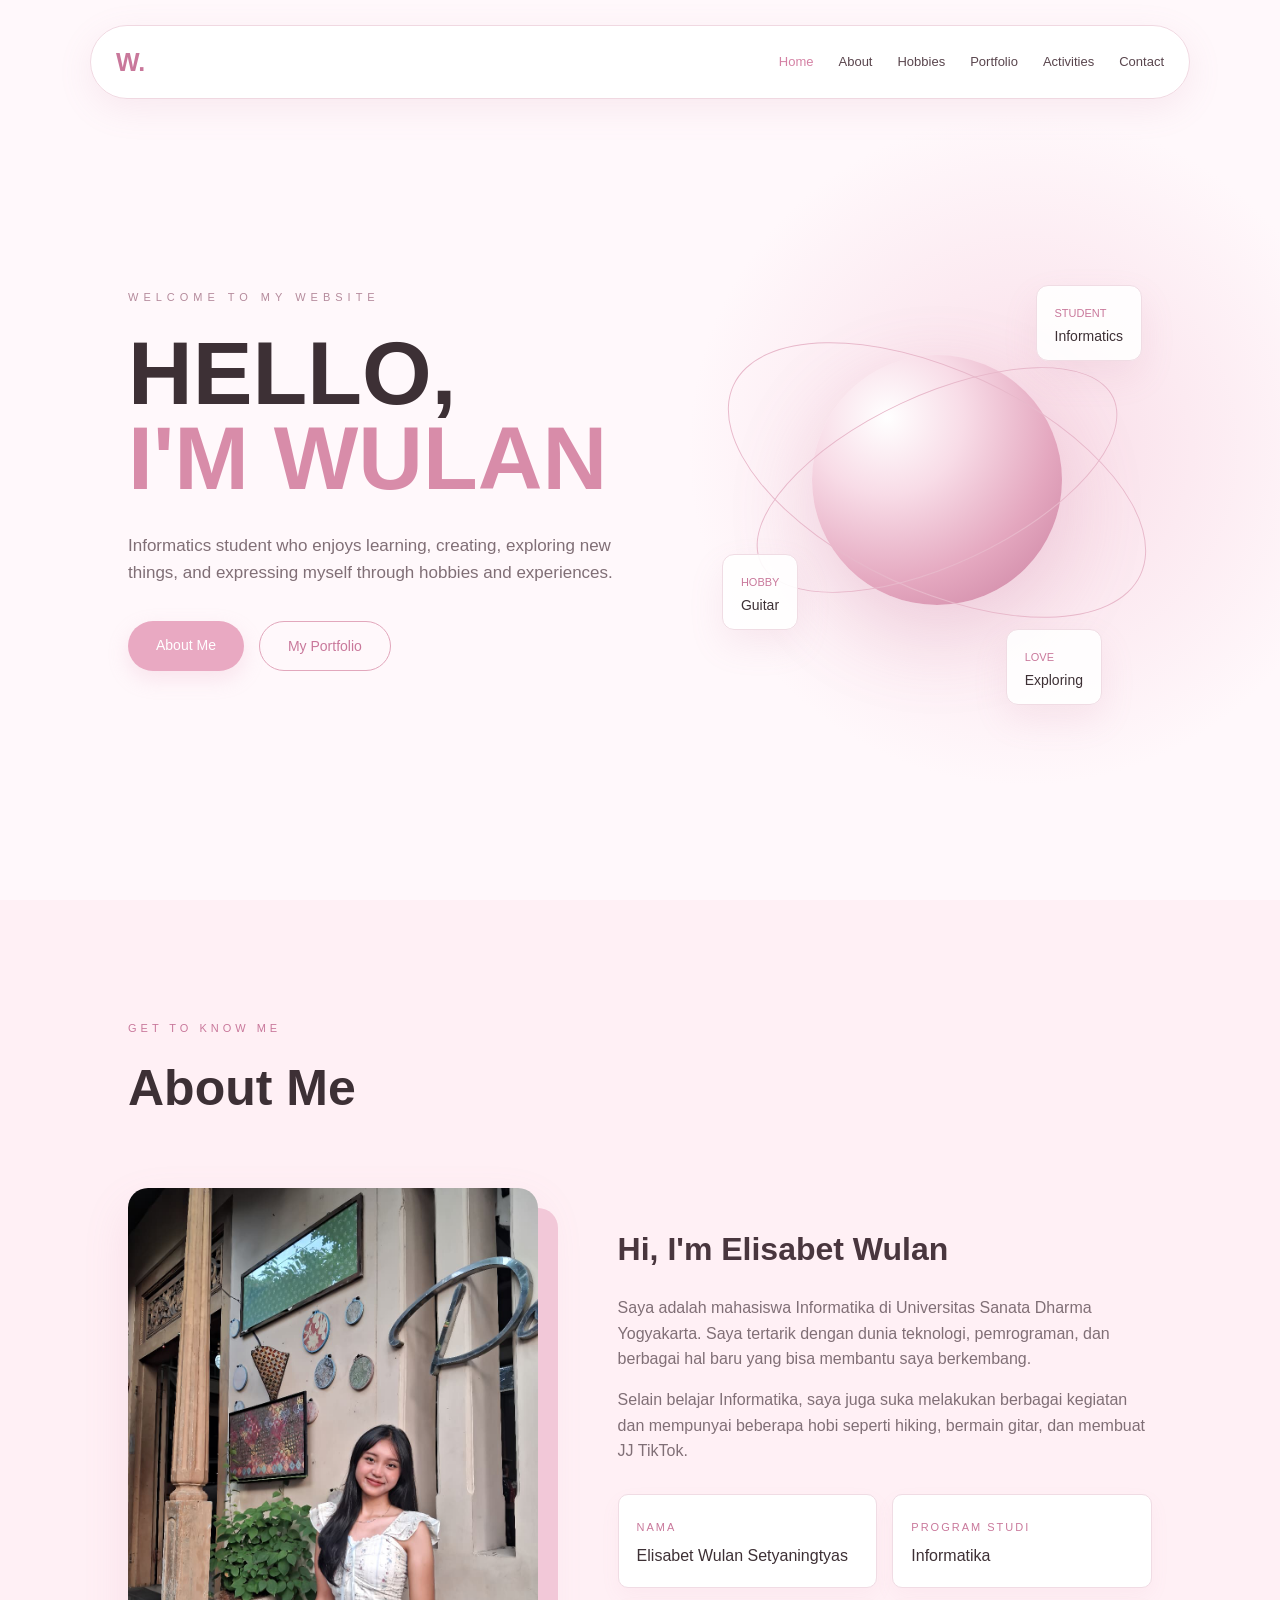
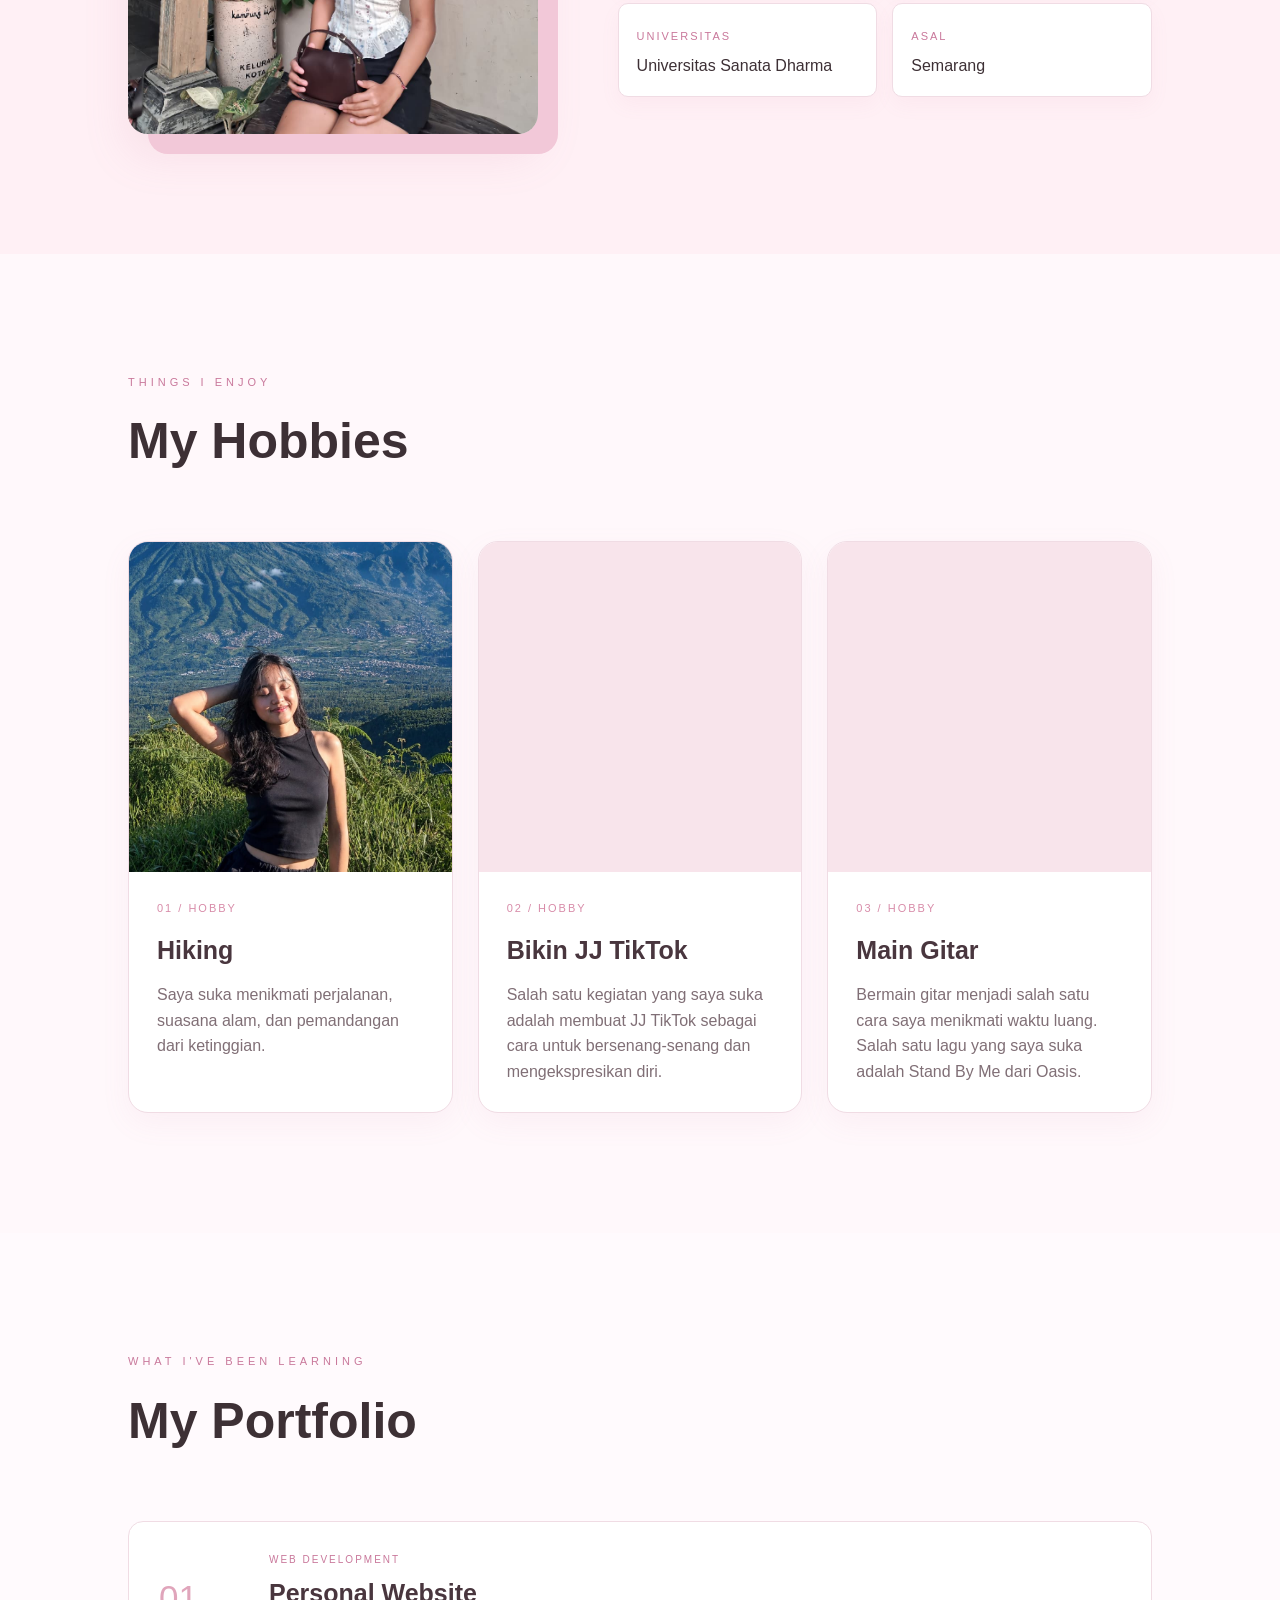
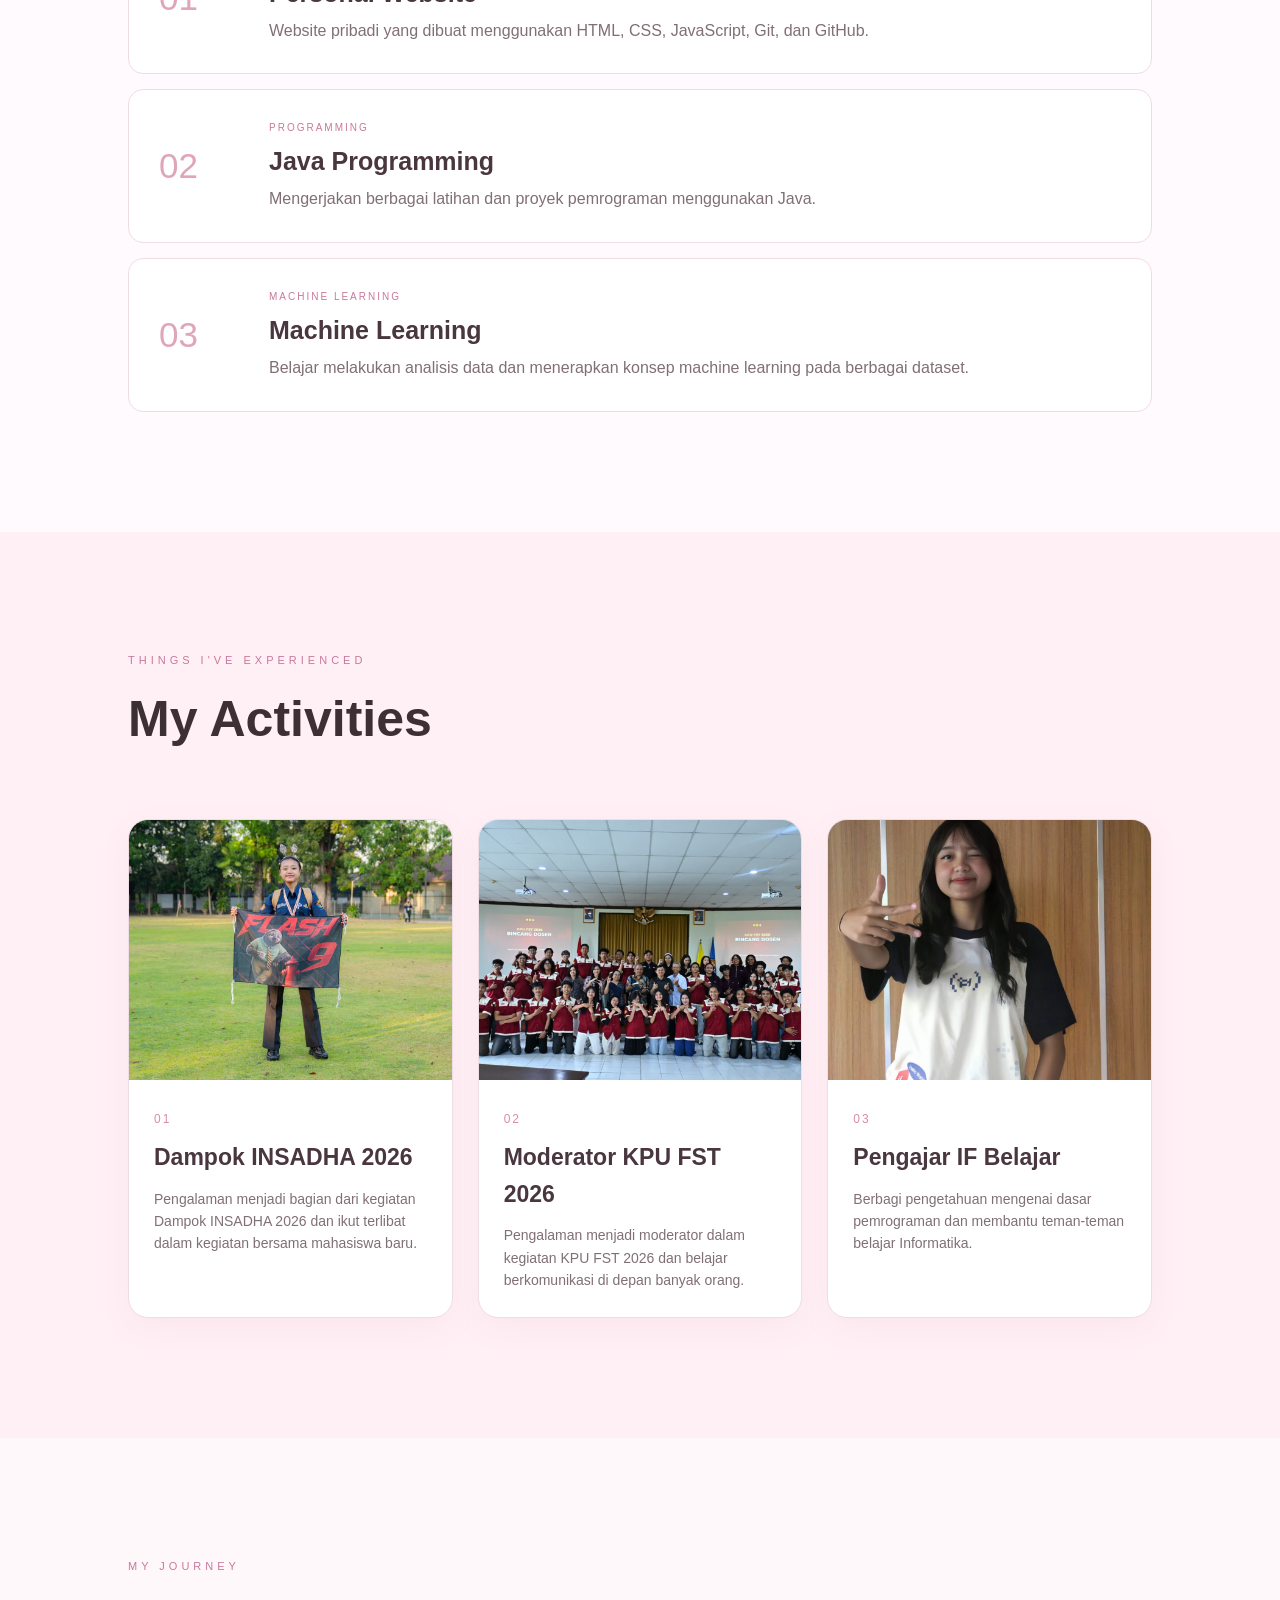
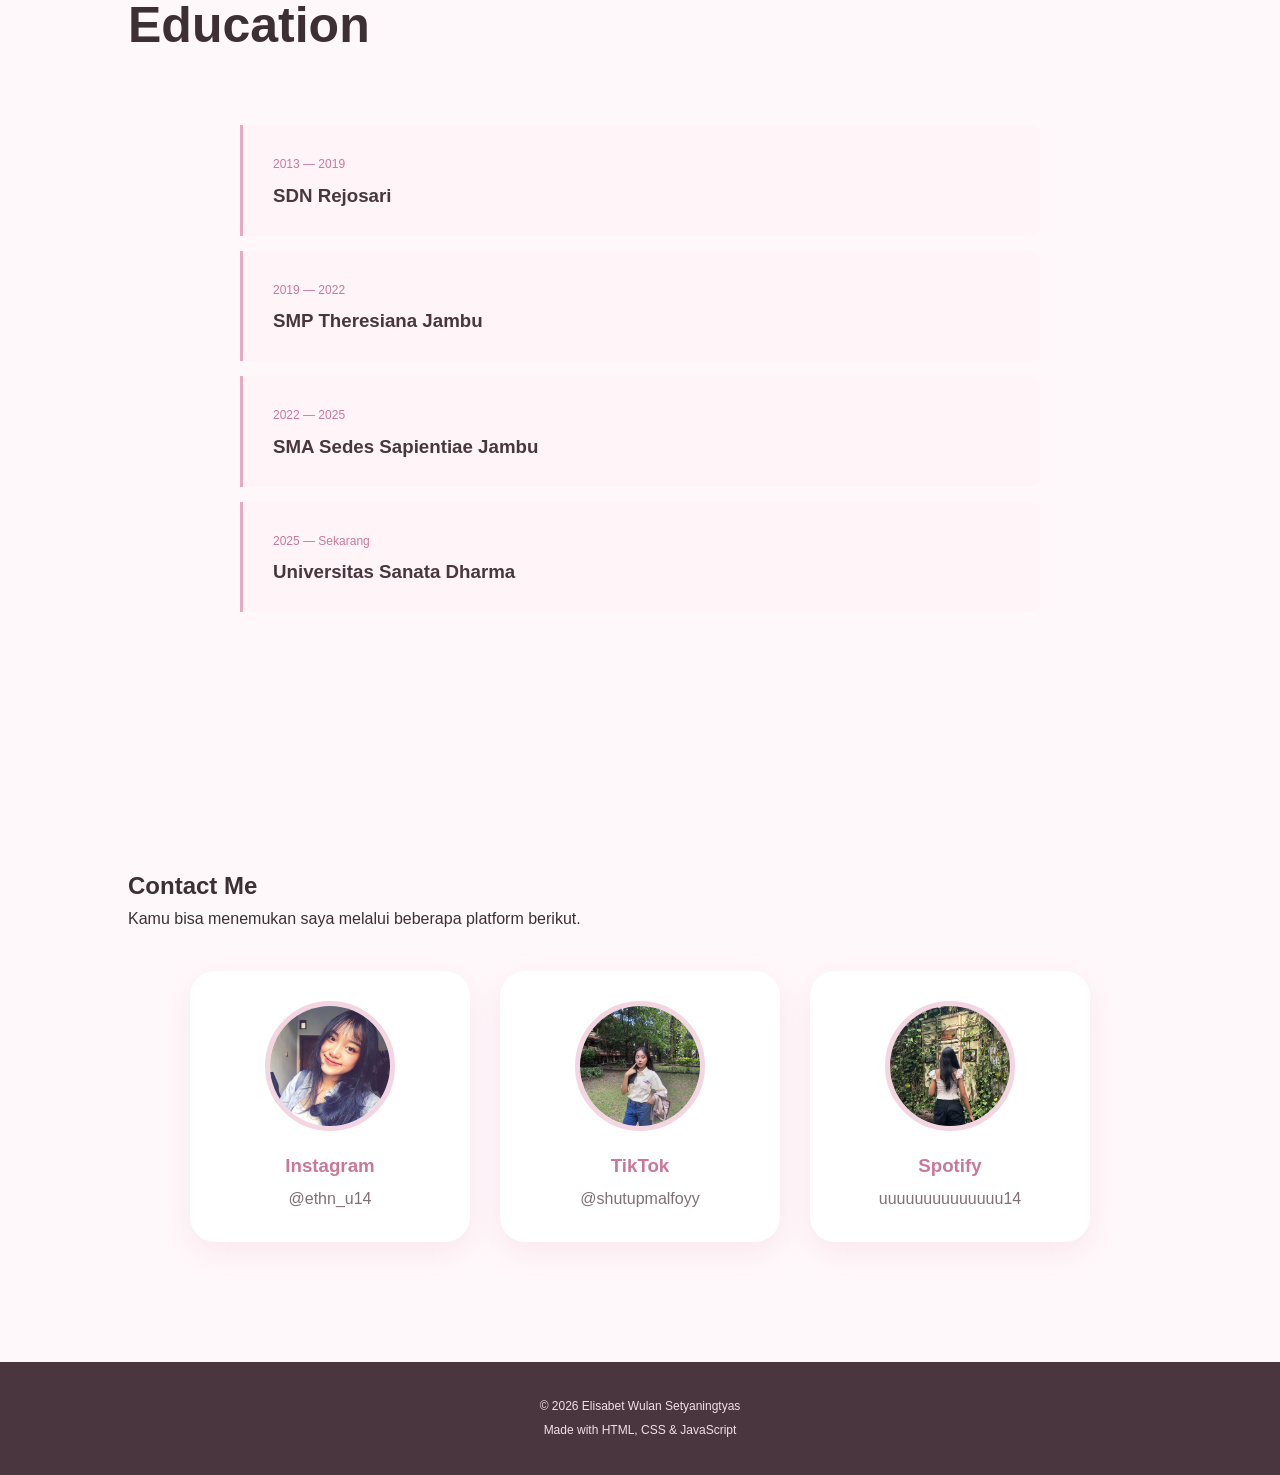
==== commit 0bee1d65: "Menambahkan link media sosial" ====
--- a/HTML-Git/ElisabetWulanSetyaningtyas.html
+++ b/HTML-Git/ElisabetWulanSetyaningtyas.html
@@ -769,19 +769,19 @@
 
     <div class="contact-container">
 
-        <a href="LINK_INSTAGRAM" target="_blank" class="contact-card">
+        <a href="https://www.instagram.com/ethn_u14?stkn=MWptbWp3cTJvbm1kZA==" target="_blank" class="contact-card">
             <img src="Foto Wulan/Wulan Instagram.jpeg" alt="Instagram Wulan">
             <h3>Instagram</h3>
             <p>@ethn_u14</p>
         </a>
 
-        <a href="LINK_TIKTOK" target="_blank" class="contact-card">
+        <a href="https://www.tiktok.com/@eliamm_g?_r=1&_t=ZS-9A7BPsZupaJ" target="_blank" class="contact-card">
             <img src="Foto Wulan/Wulan Tiktok.jpeg" alt="TikTok Wulan">
             <h3>TikTok</h3>
             <p>@shutupmalfoyy</p>
         </a>
 
-        <a href="LINK_SPOTIFY" target="_blank" class="contact-card">
+        <a href="https://open.spotify.com/user/bypp8phgv24h42mhv46m5avdh?si=IEHlACatSHCX2fAb-stPpA&utm_source=copy-link" target="_blank" class="contact-card">
             <img src="Foto Wulan/Wulan Spotify.jpeg" alt="Spotify Wulan">
             <h3>Spotify</h3>
             <p>uuuuuuuuuuuuuu14</p>
